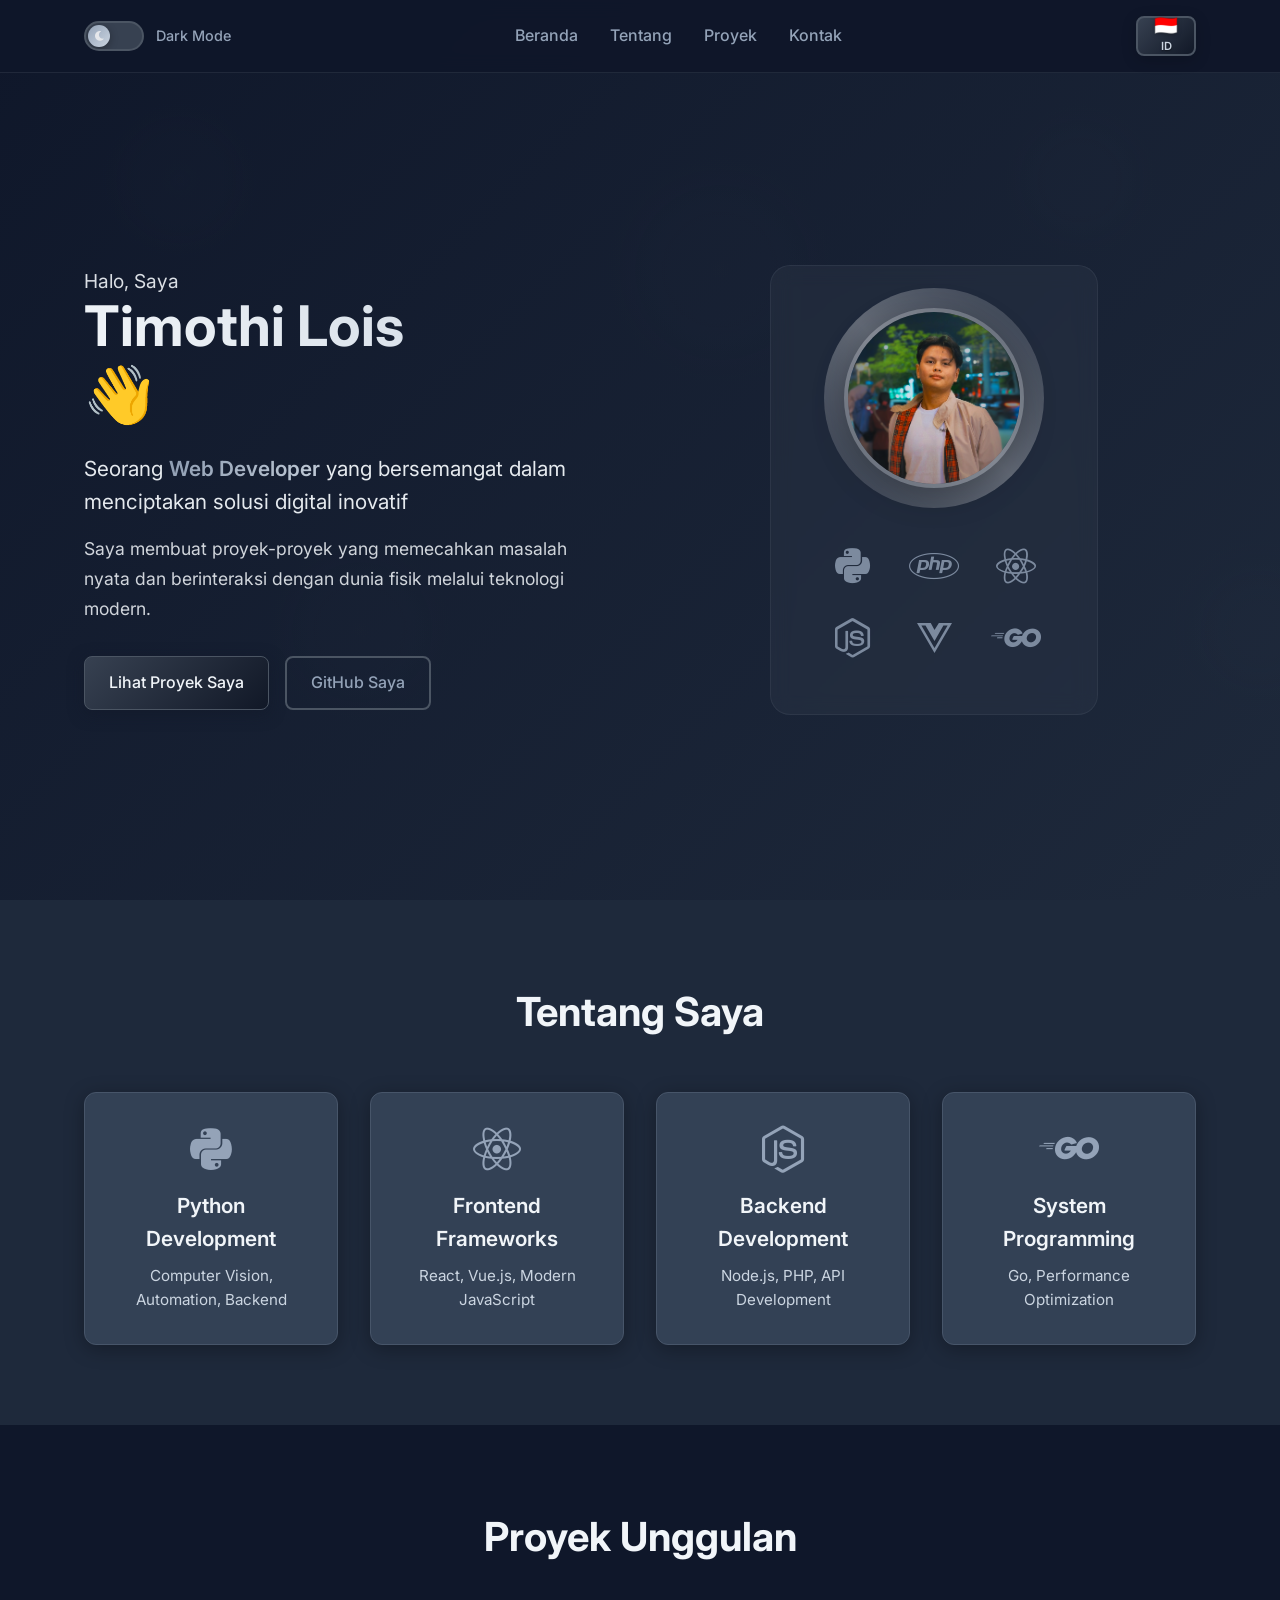
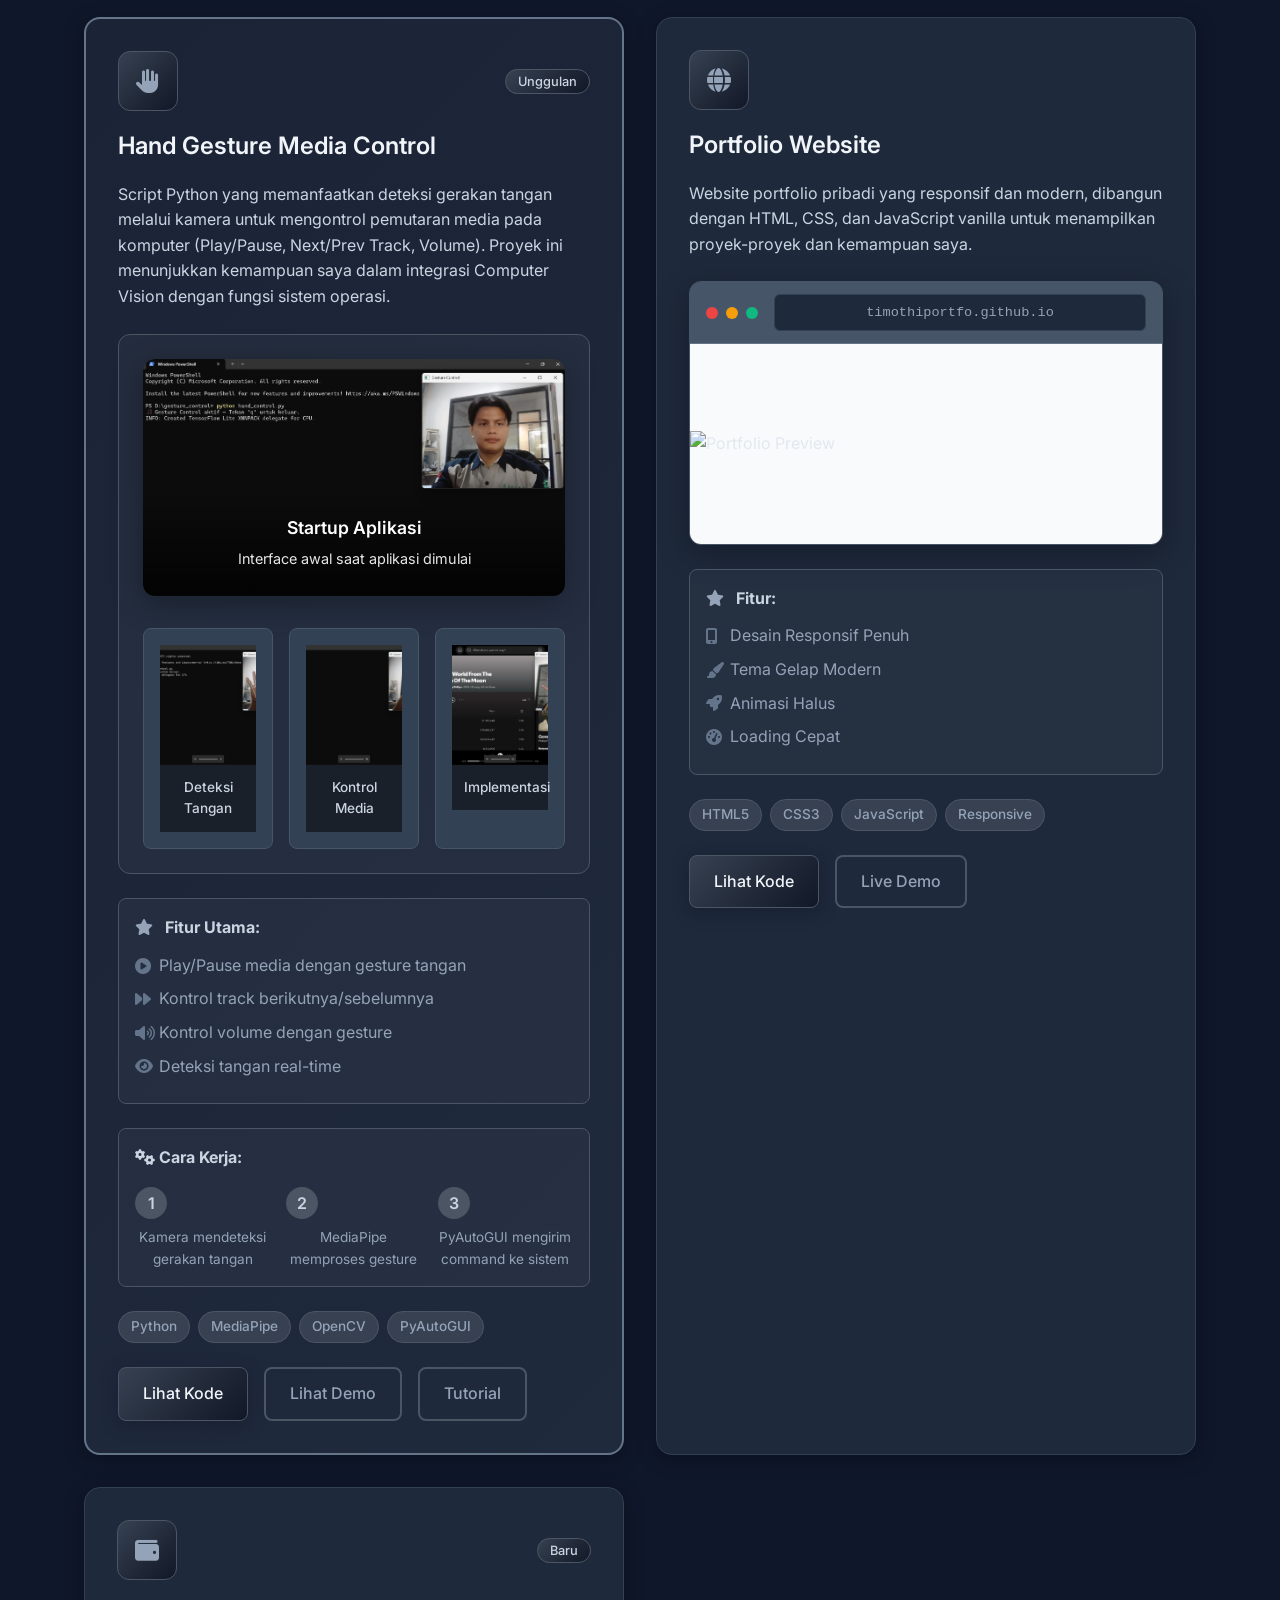
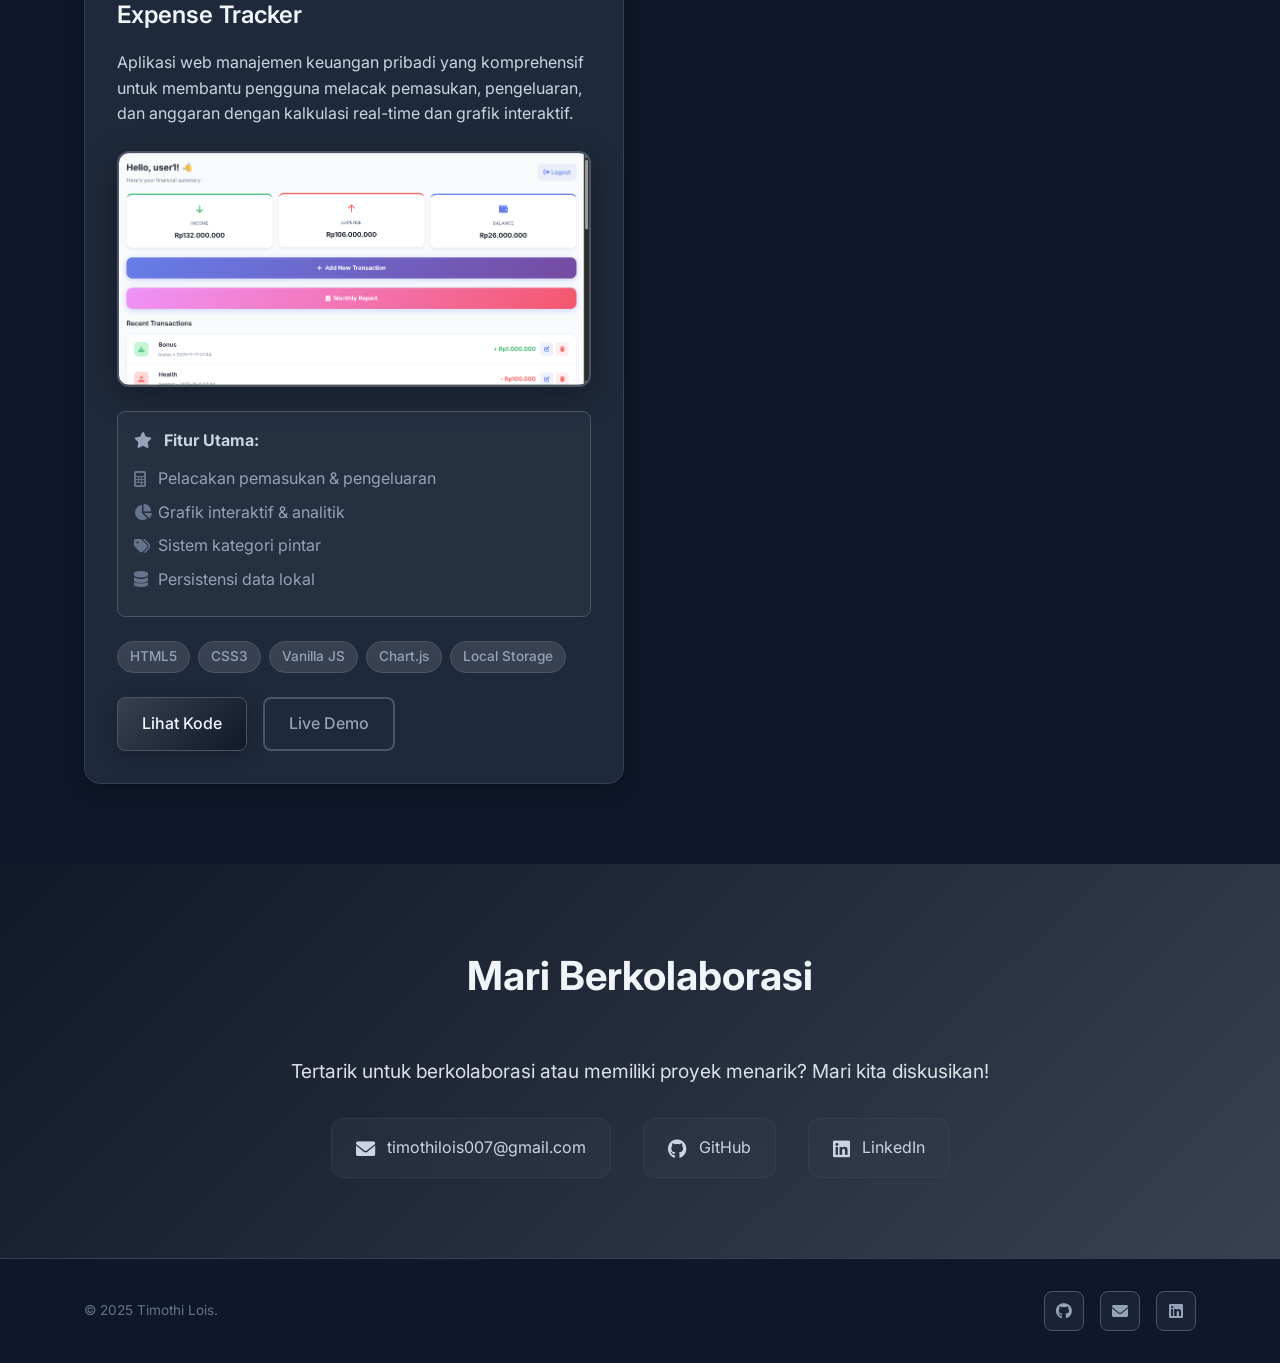
==== index.html @ c03d1326 "link portfolio baru" ====
<!DOCTYPE html>
<html lang="id">
<head>
    <meta charset="UTF-8">
    <meta name="viewport" content="width=device-width, initial-scale=1.0">
    <title>Timothi Lois | Web Developer Portfolio</title>
    <link rel="stylesheet" href="style.css">
    <link href="https://fonts.googleapis.com/css2?family=Inter:wght@300;400;500;600;700&display=swap" rel="stylesheet">
    <link rel="stylesheet" href="https://cdnjs.cloudflare.com/ajax/libs/font-awesome/6.0.0/css/all.min.css">
</head>
<body>

    <nav class="navbar">
        <div class="container">
            <div class="nav-brand">
                <div class="theme-switcher">
                    <input type="checkbox" id="theme-toggle" class="theme-toggle-input">
                    <label for="theme-toggle" class="theme-toggle-label">
                        <div class="theme-toggle-slider">
                            <div class="theme-toggle-button">
                                <i class="fas fa-sun sun-icon"></i>
                                <i class="fas fa-moon moon-icon"></i>
                            </div>
                        </div>
                        <span class="theme-text">Dark Mode</span>
                    </label>
                </div>
            </div>
            <ul class="nav-menu">
                <li><a href="#home" data-en="Home" data-id="Beranda">Home</a></li>
                <li><a href="#about" data-en="About" data-id="Tentang">About</a></li>
                <li><a href="#projects" data-en="Projects" data-id="Proyek">Projects</a></li>
                <li><a href="#contact" data-en="Contact" data-id="Kontak">Contact</a></li>
            </ul>
            <div class="language-switcher">
                <div class="lang-toggle-container">
                    <input type="checkbox" id="lang-toggle" class="lang-toggle-input">
                    <label for="lang-toggle" class="lang-toggle-label">
                        <div class="lang-card">
                            <div class="lang-side lang-front">
                                <div class="flag-icon">🇮🇩</div>
                                <span class="lang-code">ID</span>
                            </div>
                            <div class="lang-side lang-back">
                                <div class="flag-icon">🇺🇸</div>
                                <span class="lang-code">EN</span>
                            </div>
                        </div>
                    </label>
                </div>
            </div>
        </div>
    </nav>

    <header id="home" class="hero">
        <div class="hero-background"></div>
        <div class="container">
            <div class="hero-content">
                <div class="hero-text">
                    <h1 class="hero-title">
                        <span class="greeting" data-en="Hello, I'm" data-id="Halo, Saya">Halo, Saya</span>
                        <span class="name">Timothi Lois</span>
                        <span class="wave">👋</span>
                    </h1>
                    <p class="tagline" data-en="A passionate <span class='highlight'>Web Developer</span> creating innovative digital solutions" data-id="Seorang <span class='highlight'>Web Developer</span> yang bersemangat dalam menciptakan solusi digital inovatif">Seorang <span class="highlight">Web Developer</span> yang bersemangat dalam menciptakan solusi digital inovatif</p>
                    <p class="description" data-en="I build projects that solve real-world problems and interact with the physical world through modern technology." data-id="Saya membuat proyek-proyek yang memecahkan masalah nyata dan berinteraksi dengan dunia fisik melalui teknologi modern.">Saya membuat proyek-proyek yang memecahkan masalah nyata dan berinteraksi dengan dunia fisik melalui teknologi modern.</p>
                    <div class="hero-buttons">
                        <a href="#projects" class="button primary" data-en="View My Projects" data-id="Lihat Proyek Saya">
                            <i class="fas fa-rocket"></i>
                            <span>Lihat Proyek Saya</span>
                        </a>
                        <a href="https://github.com/Zeros07" target="_blank" class="button secondary" data-en="My GitHub" data-id="GitHub Saya">
                            <i class="fab fa-github"></i>
                            <span>GitHub Saya</span>
                        </a>
                    </div>
                </div>
                <div class="hero-image">
                    <div class="profile-card">
                        <div class="profile-avatar">
                            <img src="images/1000182974.jpg" alt="Timothi Lois Profile Picture" class="profile-img">
                            <div class="profile-border"></div>
                        </div>
                        <div class="floating-icons">
                            <i class="fab fa-python" title="Python"></i>
                            <i class="fab fa-php" title="PHP"></i>
                            <i class="fab fa-react" title="React"></i>
                            <i class="fab fa-node-js" title="Node.js"></i>
                            <i class="fab fa-vuejs" title="Vue.js"></i>
                            <i class="fab fa-golang" title="Go"></i>
                        </div>
                    </div>
                </div>
            </div>
        </div>
    </header>

    <section id="about" class="section about">
        <div class="container">
            <h2 class="section-title" data-en="About Me" data-id="Tentang Saya">
                <i class="fas fa-user"></i>
                <span>Tentang Saya</span>
            </h2>
            <div class="about-content">
                <div class="skills-grid">
                    <div class="skill-item">
                        <i class="fab fa-python"></i>
                        <h3 data-en="Python Development" data-id="Python Development">Python Development</h3>
                        <p data-en="Computer Vision, Automation, Backend" data-id="Computer Vision, Automation, Backend">Computer Vision, Automation, Backend</p>
                    </div>
                    <div class="skill-item">
                        <i class="fab fa-react"></i>
                        <h3 data-en="Frontend Frameworks" data-id="Frontend Frameworks">Frontend Frameworks</h3>
                        <p data-en="React, Vue.js, Modern JavaScript" data-id="React, Vue.js, Modern JavaScript">React, Vue.js, Modern JavaScript</p>
                    </div>
                    <div class="skill-item">
                        <i class="fab fa-node-js"></i>
                        <h3 data-en="Backend Development" data-id="Backend Development">Backend Development</h3>
                        <p data-en="Node.js, PHP, API Development" data-id="Node.js, PHP, API Development">Node.js, PHP, API Development</p>
                    </div>
                    <div class="skill-item">
                        <i class="fab fa-golang"></i>
                        <h3 data-en="System Programming" data-id="System Programming">System Programming</h3>
                        <p data-en="Go, Performance Optimization" data-id="Go, Performance Optimization">Go, Performance Optimization</p>
                    </div>
                </div>
            </div>
        </div>
    </section>

    <section id="projects" class="section projects">
        <div class="container">
            <h2 class="section-title" data-en="Featured Projects" data-id="Proyek Unggulan">
                <i class="fas fa-laptop-code"></i>
                <span>Proyek Unggulan</span>
            </h2>

            <div class="projects-grid">
                <div class="project-card featured">
                    <div class="project-header">
                        <div class="project-icon">
                            <i class="fas fa-hand-paper"></i>
                        </div>
                        <div class="project-status">
                            <span class="status-badge" data-en="Featured" data-id="Unggulan">Unggulan</span>
                        </div>
                    </div>
                    <h3 data-en="Hand Gesture Media Control" data-id="Hand Gesture Media Control">Hand Gesture Media Control</h3>
                    <p class="project-description" data-en="A Python script that utilizes hand gesture detection through camera to control media playback on computer (Play/Pause, Next/Prev Track, Volume). This project demonstrates my ability in Computer Vision integration with operating system functions." data-id="Script Python yang memanfaatkan deteksi gerakan tangan melalui kamera untuk mengontrol pemutaran media pada komputer (Play/Pause, Next/Prev Track, Volume). Proyek ini menunjukkan kemampuan saya dalam integrasi Computer Vision dengan fungsi sistem operasi.">Script Python yang memanfaatkan deteksi gerakan tangan melalui kamera untuk mengontrol pemutaran media pada komputer (Play/Pause, Next/Prev Track, Volume). Proyek ini menunjukkan kemampuan saya dalam integrasi Computer Vision dengan fungsi sistem operasi.</p>
                    
                    <!-- Screenshot Showcase -->
                    <div class="screenshot-showcase">
                        <div class="screenshot-container">
                            <div class="screenshot-main">
                                <img src="images/Start.png" alt="Hand Gesture Media Control - Main Interface" class="main-screenshot-img">
                                <div class="screenshot-overlay">
                                    <p data-en="Application Startup" data-id="Startup Aplikasi">Startup Aplikasi</p>
                                    <small data-en="Initial interface when application starts" data-id="Interface awal saat aplikasi dimulai">Interface awal saat aplikasi dimulai</small>
                                </div>
                            </div>
                            <div class="screenshot-grid">
                                <div class="screenshot-mini">
                                    <img src="images/Deteksi tangan.png" alt="Hand Detection" class="mini-screenshot-img">
                                    <span data-en="Hand Detection" data-id="Deteksi Tangan">Deteksi Tangan</span>
                                </div>
                                <div class="screenshot-mini">
                                    <img src="images/control.png" alt="Media Control Interface" class="mini-screenshot-img">
                                    <span data-en="Media Control" data-id="Kontrol Media">Kontrol Media</span>
                                </div>
                                <div class="screenshot-mini">
                                    <img src="images/Implementasi media.png" alt="Media Implementation" class="mini-screenshot-img">
                                    <span data-en="Implementation" data-id="Implementasi">Implementasi</span>
                                </div>
                            </div>
                        </div>
                    </div>

                    <!-- Features List -->
                    <div class="project-features">
                        <h4><i class="fas fa-star"></i> <span data-en="Key Features:" data-id="Fitur Utama:">Fitur Utama:</span></h4>
                        <ul>
                            <li><i class="fas fa-play-circle"></i> <span data-en="Play/Pause media with hand gestures" data-id="Play/Pause media dengan gesture tangan">Play/Pause media dengan gesture tangan</span></li>
                            <li><i class="fas fa-forward"></i> <span data-en="Next/Previous track control" data-id="Kontrol track berikutnya/sebelumnya">Kontrol track berikutnya/sebelumnya</span></li>
                            <li><i class="fas fa-volume-up"></i> <span data-en="Volume control with gestures" data-id="Kontrol volume dengan gesture">Kontrol volume dengan gesture</span></li>
                            <li><i class="fas fa-eye"></i> <span data-en="Real-time hand detection" data-id="Deteksi tangan real-time">Deteksi tangan real-time</span></li>
                        </ul>
                    </div>

                    <!-- How it Works -->
                    <div class="how-it-works">
                        <h4><i class="fas fa-cogs"></i> <span data-en="How It Works:" data-id="Cara Kerja:">Cara Kerja:</span></h4>
                        <div class="steps">
                            <div class="step">
                                <span class="step-number">1</span>
                                <p data-en="Camera detects hand movements" data-id="Kamera mendeteksi gerakan tangan">Kamera mendeteksi gerakan tangan</p>
                            </div>
                            <div class="step">
                                <span class="step-number">2</span>
                                <p data-en="MediaPipe processes gestures" data-id="MediaPipe memproses gesture">MediaPipe memproses gesture</p>
                            </div>
                            <div class="step">
                                <span class="step-number">3</span>
                                <p data-en="PyAutoGUI sends commands to system" data-id="PyAutoGUI mengirim command ke sistem">PyAutoGUI mengirim command ke sistem</p>
                            </div>
                        </div>
                    </div>
                    
                    <div class="tech-stack">
                        <span class="tech-tag">Python</span>
                        <span class="tech-tag">MediaPipe</span>
                        <span class="tech-tag">OpenCV</span>
                        <span class="tech-tag">PyAutoGUI</span>
                    </div>
                    
                    <div class="project-links">
                        <a href="https://github.com/Zeros07/Gestrue_Control" target="_blank" class="button primary" data-en="View Code" data-id="Lihat Kode">
                            <i class="fab fa-github"></i>
                            <span>Lihat Kode</span>
                        </a>
                        <a href="#demo-modal-1" class="button secondary demo-btn" data-en="View Demo" data-id="Lihat Demo">
                            <i class="fas fa-play"></i>
                            <span>Lihat Demo</span>
                        </a>
                        <a href="https://github.com/Zeros07/Gestrue_Control/blob/main/README.md" target="_blank" class="button secondary" data-en="Tutorial" data-id="Tutorial">
                            <i class="fas fa-book"></i>
                            <span>Tutorial</span>
                        </a>
                    </div>
                </div>

                <div class="project-card">
                    <div class="project-header">
                        <div class="project-icon">
                            <i class="fas fa-globe"></i>
                        </div>
                    </div>
                    <h3 data-en="Portfolio Website" data-id="Portfolio Website">Portfolio Website</h3>
                    <p class="project-description" data-en="A responsive and modern personal portfolio website, built with vanilla HTML, CSS, and JavaScript to showcase my projects and capabilities." data-id="Website portfolio pribadi yang responsif dan modern, dibangun dengan HTML, CSS, dan JavaScript vanilla untuk menampilkan proyek-proyek dan kemampuan saya.">Website portfolio pribadi yang responsif dan modern, dibangun dengan HTML, CSS, dan JavaScript vanilla untuk menampilkan proyek-proyek dan kemampuan saya.</p>
                    
                    <!-- Live Preview -->
                    <div class="portfolio-preview-section">
                        <div class="simple-browser" onclick="window.open('https://timothiportfo.github.io', '_blank')" title="Click to open live website">
                            <div class="browser-top">
                                <div class="browser-dots">
                                    <span class="dot red"></span>
                                    <span class="dot yellow"></span>
                                    <span class="dot green"></span>
                                </div>
                                <div class="browser-address">timothiportfo.github.io</div>
                            </div>
                            <div class="browser-screen">
                                <img src="images/portoweb.png" alt="Portfolio Preview" class="portfolio-img">
                            </div>
                        </div>
                    </div>

                    <div class="project-features">
                        <h4><i class="fas fa-star"></i> <span data-en="Features:" data-id="Fitur:">Fitur:</span></h4>
                        <ul>
                            <li><i class="fas fa-mobile-alt"></i> <span data-en="Fully Responsive Design" data-id="Desain Responsif Penuh">Desain Responsif Penuh</span></li>
                            <li><i class="fas fa-paint-brush"></i> <span data-en="Modern Dark Theme" data-id="Tema Gelap Modern">Tema Gelap Modern</span></li>
                            <li><i class="fas fa-rocket"></i> <span data-en="Smooth Animations" data-id="Animasi Halus">Animasi Halus</span></li>
                            <li><i class="fas fa-tachometer-alt"></i> <span data-en="Fast Loading" data-id="Loading Cepat">Loading Cepat</span></li>
                        </ul>
                    </div>
                    
                    <div class="tech-stack">
                        <span class="tech-tag">HTML5</span>
                        <span class="tech-tag">CSS3</span>
                        <span class="tech-tag">JavaScript</span>
                        <span class="tech-tag">Responsive</span>
                    </div>
                    
                    <div class="project-links">
                        <a href="https://github.com/timothiportfo/timothiportfo.github.io" target="_blank" class="button primary" data-en="View Code" data-id="Lihat Kode">
                            <i class="fab fa-github"></i>
                            <span>Lihat Kode</span>
                        </a>
                        <a href="https://timothiportfo.github.io" target="_blank" class="button secondary" data-en="Live Demo" data-id="Live Demo">
                            <i class="fas fa-external-link-alt"></i>
                            <span>Live Demo</span>
                        </a>
                    </div>
                </div>

                <!-- Expense Tracker Project -->
                <div class="project-card">
                    <div class="project-header">
                        <div class="project-icon">
                            <i class="fas fa-wallet"></i>
                        </div>
                        <div class="project-status">
                            <span class="status-badge new" data-en="New" data-id="Baru">Baru</span>
                        </div>
                    </div>
                    <h3 data-en="Expense Tracker" data-id="Expense Tracker">Expense Tracker</h3>
                    <p class="project-description" data-en="A comprehensive personal finance management web application that helps users track income, expenses, and budgets with real-time calculations and interactive charts." data-id="Aplikasi web manajemen keuangan pribadi yang komprehensif untuk membantu pengguna melacak pemasukan, pengeluaran, dan anggaran dengan kalkulasi real-time dan grafik interaktif.">Aplikasi web manajemen keuangan pribadi yang komprehensif untuk membantu pengguna melacak pemasukan, pengeluaran, dan anggaran dengan kalkulasi real-time dan grafik interaktif.</p>
                    
                    <!-- App Preview -->
                    <div class="app-preview">
                        <div class="modal-screenshot">
                            <img src="images/Expense.png" alt="Application Startup" class="modal-screenshot-img">
                        </div>
                    </div>

                    <!-- Features -->
                    <div class="project-features">
                        <h4><i class="fas fa-star"></i> <span data-en="Key Features:" data-id="Fitur Utama:">Fitur Utama:</span></h4>
                        <ul>
                            <li><i class="fas fa-calculator"></i> <span data-en="Income & expense tracking" data-id="Pelacakan pemasukan & pengeluaran">Pelacakan pemasukan & pengeluaran</span></li>
                            <li><i class="fas fa-chart-pie"></i> <span data-en="Interactive charts & analytics" data-id="Grafik interaktif & analitik">Grafik interaktif & analitik</span></li>
                            <li><i class="fas fa-tags"></i> <span data-en="Smart category system" data-id="Sistem kategori pintar">Sistem kategori pintar</span></li>
                            <li><i class="fas fa-database"></i> <span data-en="Local data persistence" data-id="Persistensi data lokal">Persistensi data lokal</span></li>
                        </ul>
                    </div>

                    <!-- Tech Stack -->
                    <div class="tech-stack">
                        <span class="tech-tag">HTML5</span>
                        <span class="tech-tag">CSS3</span>
                        <span class="tech-tag">Vanilla JS</span>
                        <span class="tech-tag">Chart.js</span>
                        <span class="tech-tag">Local Storage</span>
                    </div>
                    
                    <div class="project-links">
                        <a href="https://github.com/Zeros07/expense-tracker" target="_blank" class="button primary" data-en="View Code" data-id="Lihat Kode">
                            <i class="fab fa-github"></i>
                            <span>Lihat Kode</span>
                        </a>
                        <a href="https://expense-tracker-taupe-beta.vercel.app/login" target="_blank" class="button secondary" data-en="Live Demo" data-id="Live Demo">
                            <i class="fas fa-external-link-alt"></i>
                            <span>Live Demo</span>
                        </a>
                    </div>
                </div>

                </div>
            </div>
        </div>
    </section>

    <section id="contact" class="section contact">
        <div class="container">
            <h2 class="section-title" data-en="Let's Collaborate" data-id="Mari Berkolaborasi">
                <i class="fas fa-envelope"></i>
                <span>Mari Berkolaborasi</span>
            </h2>
            <div class="contact-content">
                <p class="contact-description" data-en="Interested in collaborating or have an exciting project? Let's discuss it!" data-id="Tertarik untuk berkolaborasi atau memiliki proyek menarik? Mari kita diskusikan!">Tertarik untuk berkolaborasi atau memiliki proyek menarik? Mari kita diskusikan!</p>
                <div class="contact-methods">
                    <a href="mailto:timothilois007@gmail.com" class="contact-item">
                        <i class="fas fa-envelope"></i>
                        <span>timothilois007@gmail.com</span>
                    </a>
                    <a href="https://github.com/Zeros07" target="_blank" class="contact-item">
                        <i class="fab fa-github"></i>
                        <span>GitHub</span>
                    </a>
                    <a href="https://linkedin.com/in/timothi-lois" target="_blank" class="contact-item">
                        <i class="fab fa-linkedin"></i>
                        <span>LinkedIn</span>
                    </a>
                </div>
            </div>
        </div>
    </section>

    <footer>
        <div class="container">
            <div class="footer-content">
                <div class="footer-left">
                    <div class="footer-profile">
                        <div class="footer-info">
                            <p>&copy; 2025 Timothi Lois.</p>
                        </div>
                    </div>
                </div>
                <div class="footer-right">
                    <div class="social-links">
                        <a href="https://github.com/Zeros07" target="_blank"><i class="fab fa-github"></i></a>
                        <a href="mailto:timothilois007@gmail.com"><i class="fas fa-envelope"></i></a>
                        <a href="https://linkedin.com/in/timothi-lois" target="_blank"><i class="fab fa-linkedin"></i></a>
                    </div>
                </div>
            </div>
        </div>
    </footer>

    <!-- Demo Modals -->
    <div id="demo-modal-1" class="modal">
        <div class="modal-content large-modal">
            <span class="close">&times;</span>
            <h3><i class="fas fa-hand-paper"></i> Hand Gesture Media Control - Detailed Showcase</h3>
            
            <!-- Screenshot Walkthrough -->
            <div class="screenshot-walkthrough">
                <div class="walkthrough-step active" data-step="1">
                    <div class="step-screenshot">
                        <div class="modal-screenshot">
                            <img src="images/Start.png" alt="Application Startup" class="modal-screenshot-img">
                        </div>
                    </div>
                    <div class="step-explanation">
                        <h4><span class="step-number">1</span> Startup & Initialization</h4>
                        <p>Ketika aplikasi pertama kali dijalankan, sistem akan:</p>
                        <ul>
                            <li><i class="fas fa-camera"></i> Mengakses kamera untuk input video</li>
                            <li><i class="fas fa-cogs"></i> Menginisialisasi MediaPipe hand detection model</li>
                            <li><i class="fas fa-window-maximize"></i> Membuka window preview untuk monitoring</li>
                            <li><i class="fas fa-check-circle"></i> Melakukan kalibrasi awal gesture recognition</li>
                        </ul>
                        <div class="code-snippet">
                            <h5><i class="fas fa-code"></i> Key Code:</h5>
                            <pre><code>import mediapipe as mp
import cv2
import pyautogui

# Initialize MediaPipe hands
mp_hands = mp.solutions.hands
hands = mp_hands.Hands()</code></pre>
                        </div>
                    </div>
                </div>

                <div class="walkthrough-step" data-step="2">
                    <div class="step-screenshot">
                        <div class="modal-screenshot">
                            <img src="images/Deteksi tangan.png" alt="Hand Detection Active" class="modal-screenshot-img">
                        </div>
                    </div>
                    <div class="step-explanation">
                        <h4><span class="step-number">2</span> Real-time Hand Detection</h4>
                        <p>Sistem secara real-time mendeteksi dan menganalisis gerakan tangan:</p>
                        <ul>
                            <li><i class="fas fa-crosshairs"></i> Mendeteksi 21 landmark points pada tangan</li>
                            <li><i class="fas fa-chart-line"></i> Menganalisis posisi dan orientasi jari</li>
                            <li><i class="fas fa-eye"></i> Menampilkan bounding box dan tracking points</li>
                            <li><i class="fas fa-tachometer-alt"></i> Processing dengan frame rate 30+ FPS</li>
                        </ul>
                        <div class="technical-details">
                            <h5><i class="fas fa-info-circle"></i> Technical Details:</h5>
                            <div class="detail-grid">
                                <div class="detail-item">
                                    <strong>Detection Accuracy:</strong>
                                    <span>95%+ dalam kondisi pencahayaan normal</span>
                                </div>
                                <div class="detail-item">
                                    <strong>Latency:</strong>
                                    <span>< 50ms response time</span>
                                </div>
                                <div class="detail-item">
                                    <strong>Distance Range:</strong>
                                    <span>30cm - 2m dari kamera</span>
                                </div>
                            </div>
                        </div>
                    </div>
                </div>

                <div class="walkthrough-step" data-step="3">
                    <div class="step-screenshot">
                        <div class="modal-screenshot">
                            <img src="images/control.png" alt="Gesture Recognition" class="modal-screenshot-img">
                        </div>
                    </div>
                    <div class="step-explanation">
                        <h4><span class="step-number">3</span> Gesture Recognition & Commands</h4>
                        <p>Sistem mengenali berbagai gesture dan mengkonversinya menjadi media commands:</p>
                        <div class="gesture-commands">
                            <div class="gesture-item">
                                <div class="gesture-icon">👋</div>
                                <div class="gesture-info">
                                    <strong>Wave Gesture</strong>
                                    <p>Play/Pause media player</p>
                                    <small>Deteksi: Gerakan horizontal tangan</small>
                                </div>
                            </div>
                            <div class="gesture-item">
                                <div class="gesture-icon">👍</div>
                                <div class="gesture-info">
                                    <strong>Thumbs Up</strong>
                                    <p>Volume Up (+10%)</p>
                                    <small>Deteksi: Jempol tegak, jari lain tertutup</small>
                                </div>
                            </div>
                            <div class="gesture-item">
                                <div class="gesture-icon">👎</div>
                                <div class="gesture-info">
                                    <strong>Thumbs Down</strong>
                                    <p>Volume Down (-10%)</p>
                                    <small>Deteksi: Jempol ke bawah</small>
                                </div>
                            </div>
                            <div class="gesture-item">
                                <div class="gesture-icon">✋</div>
                                <div class="gesture-info">
                                    <strong>Open Palm</strong>
                                    <p>Next Track</p>
                                    <small>Deteksi: Semua jari terbuka</small>
                                </div>
                            </div>
                        </div>
                    </div>
                </div>

                <div class="walkthrough-step" data-step="4">
                    <div class="step-screenshot">
                        <div class="modal-screenshot">
                            <img src="images/Implementasi media.png" alt="System Integration" class="modal-screenshot-img">
                        </div>
                    </div>
                    <div class="step-explanation">
                        <h4><span class="step-number">4</span> System Integration & Output</h4>
                        <p>Gesture yang dikenali diterjemahkan menjadi system commands:</p>
                        <ul>
                            <li><i class="fas fa-keyboard"></i> PyAutoGUI mengirim keyboard shortcuts ke sistem</li>
                            <li><i class="fas fa-music"></i> Compatible dengan Spotify, VLC, Windows Media Player</li>
                            <li><i class="fas fa-volume-up"></i> Direct volume control melalui system API</li>
                            <li><i class="fas fa-history"></i> Command history dan logging untuk debugging</li>
                        </ul>
                        <div class="performance-metrics">
                            <h5><i class="fas fa-chart-bar"></i> Performance Metrics:</h5>
                            <div class="metrics-grid">
                                <div class="metric">
                                    <div class="metric-value">98%</div>
                                    <div class="metric-label">Gesture Accuracy</div>
                                </div>
                                <div class="metric">
                                    <div class="metric-value">< 100ms</div>
                                    <div class="metric-label">Response Time</div>
                                </div>
                                <div class="metric">
                                    <div class="metric-value">15%</div>
                                    <div class="metric-label">CPU Usage</div>
                                </div>
                            </div>
                        </div>
                    </div>
                </div>
            </div>

            <!-- Navigation -->
            <div class="walkthrough-nav">
                <button class="nav-btn prev-btn" onclick="changeStep(-1)">
                    <i class="fas fa-chevron-left"></i> Previous
                </button>
                <div class="step-indicators">
                    <span class="indicator active" data-step="1"></span>
                    <span class="indicator" data-step="2"></span>
                    <span class="indicator" data-step="3"></span>
                    <span class="indicator" data-step="4"></span>
                </div>
                <button class="nav-btn next-btn" onclick="changeStep(1)">
                    Next <i class="fas fa-chevron-right"></i>
                </button>
            </div>

            <!-- Installation Guide -->
            <div class="installation-guide">
                <h4><i class="fas fa-download"></i> Cara Install & Menjalankan</h4>
                <div class="install-steps">
                    <div class="install-step">
                        <span class="install-number">1</span>
                        <div class="install-content">
                            <h5>Clone Repository</h5>
                            <code>git clone<br>https://github.com/Zeros07/<br>Gestrue_Control.git</code>
                        </div>
                    </div>
                    <div class="install-step">
                        <span class="install-number">2</span>
                        <div class="install-content">
                            <h5>Install Dependencies</h5>
                            <code>pip install mediapipe<br>opencv-python pyautogui</code>
                        </div>
                    </div>
                    <div class="install-step">
                        <span class="install-number">3</span>
                        <div class="install-content">
                            <h5>Run Application</h5>
                            <code>python gesture_control.py</code>
                        </div>
                    </div>
                </div>
            </div>
        </div>
    </div>

    <div id="gallery-modal" class="modal">
        <div class="modal-content">
            <span class="close">&times;</span>
            <h3>Project Gallery & Screenshots</h3>
            <div class="gallery-grid">
                <div class="gallery-item">
                    <div class="gallery-placeholder">
                        <i class="fas fa-image"></i>
                        <p>Screenshot 1</p>
                    </div>
                    <h4>Hand Gesture Detection</h4>
                </div>
                <div class="gallery-item">
                    <div class="gallery-placeholder">
                        <i class="fas fa-image"></i>
                        <p>Screenshot 2</p>
                    </div>
                    <h4>Media Control Interface</h4>
                </div>
                <div class="gallery-item">
                    <div class="gallery-placeholder">
                        <i class="fas fa-image"></i>
                        <p>Screenshot 3</p>
                    </div>
                    <h4>Real-time Processing</h4>
                </div>
                <div class="gallery-item">
                    <div class="gallery-placeholder">
                        <i class="fas fa-image"></i>
                        <p>Screenshot 4</p>
                    </div>
                    <h4>System Integration</h4>
                </div>
            </div>
            <div class="gallery-note">
                <p><i class="fas fa-info-circle"></i> Tip: Ambil screenshot dari project Anda yang sedang berjalan dan upload ke folder images/ untuk ditampilkan di sini</p>
            </div>
        </div>
    </div>

    <script src="script.js"></script>

</body>
</html>
---- style.css ----
/* RESET DASAR */
* {
    margin: 0;
    padding: 0;
    box-sizing: border-box;
}

html {
    scroll-behavior: smooth;
}

body {
    font-family: 'Inter', -apple-system, BlinkMacSystemFont, 'Segoe UI', Roboto, sans-serif;
    line-height: 1.6;
    color: #e2e8f0;
    background: linear-gradient(135deg, #0f172a 0%, #1e293b 100%);
    min-height: 100vh;
}

/* UTILITAS */
.container {
    width: 90%;
    max-width: 1200px;
    margin: 0 auto;
    padding: 0 20px;
}

.section {
    padding: 80px 0;
    background: #1e293b;
    margin: 0;
}

.section:nth-child(even) {
    background: #0f172a;
}

.section-title {
    font-size: 2.5rem;
    font-weight: 700;
    text-align: center;
    margin-bottom: 3rem;
    color: #f1f5f9;
    opacity: 0;
    transform: translateY(30px);
    transition: all 0.6s ease;
}

.section-title.animate-in {
    opacity: 1;
    transform: translateY(0);
}

.section-title i {
    color: #64748b;
    margin-right: 0.5rem;
}

.button {
    display: inline-flex;
    align-items: center;
    gap: 0.5rem;
    padding: 12px 24px;
    text-decoration: none;
    border-radius: 8px;
    font-weight: 500;
    transition: all 0.3s ease;
    border: 2px solid transparent;
    cursor: pointer;
}

.primary {
    background: linear-gradient(135deg, #374151 0%, #111827 100%);
    color: #f1f5f9;
    box-shadow: 0 4px 15px rgba(17, 24, 39, 0.5);
    border: 1px solid #4b5563;
}

.secondary {
    background: transparent;
    color: #94a3b8;
    border: 2px solid #4b5563;
}

.primary:hover {
    transform: translateY(-2px);
    box-shadow: 0 8px 25px rgba(17, 24, 39, 0.7);
    background: linear-gradient(135deg, #4b5563 0%, #1f2937 100%);
}

.secondary:hover {
    background: #374151;
    color: #f1f5f9;
    transform: translateY(-2px);
    border-color: #6b7280;
}

.highlight {
    background: linear-gradient(135deg, #94a3b8 0%, #cbd5e1 100%);
    -webkit-background-clip: text;
    -webkit-text-fill-color: transparent;
    background-clip: text;
    font-weight: 600;
}


/* NAVBAR */
.navbar {
    position: fixed;
    top: 0;
    width: 100%;
    background: rgba(15, 23, 42, 0.95);
    backdrop-filter: blur(10px);
    z-index: 1000;
    padding: 1rem 0;
    transition: all 0.3s ease;
    border-bottom: 1px solid rgba(75, 85, 99, 0.3);
}

.navbar.scrolled {
    background: rgba(15, 23, 42, 0.98);
    box-shadow: 0 2px 20px rgba(0, 0, 0, 0.5);
}

.navbar .container {
    display: flex;
    justify-content: space-between;
    align-items: center;
}

/* THEME SWITCHER */
.theme-switcher {
    display: flex;
    align-items: center;
    gap: 0.75rem;
}

.theme-toggle-input {
    display: none;
}

.theme-toggle-label {
    display: flex;
    align-items: center;
    gap: 0.75rem;
    cursor: pointer;
    user-select: none;
}

.theme-toggle-slider {
    position: relative;
    width: 60px;
    height: 30px;
    background: #374151;
    border-radius: 25px;
    border: 2px solid #4b5563;
    transition: all 0.3s ease;
    overflow: hidden;
}

.theme-toggle-button {
    position: absolute;
    top: 2px;
    left: 2px;
    width: 22px;
    height: 22px;
    background: linear-gradient(135deg, #94a3b8 0%, #cbd5e1 100%);
    border-radius: 50%;
    transition: all 0.4s cubic-bezier(0.175, 0.885, 0.32, 1.275);
    display: flex;
    align-items: center;
    justify-content: center;
    box-shadow: 0 2px 8px rgba(0, 0, 0, 0.3);
}

.sun-icon, .moon-icon {
    position: absolute;
    font-size: 0.7rem;
    transition: all 0.3s ease;
}

.sun-icon {
    color: #fbbf24;
    opacity: 0;
    transform: rotate(180deg) scale(0.5);
}

.moon-icon {
    color: #e5e7eb;
    opacity: 1;
    transform: rotate(0deg) scale(1);
}

.theme-text {
    font-size: 0.9rem;
    font-weight: 500;
    color: #94a3b8;
    transition: color 0.3s ease;
    min-width: 80px;
}

/* Checked state */
.theme-toggle-input:checked + .theme-toggle-label .theme-toggle-slider {
    background: #fef3c7;
    border-color: #f59e0b;
}

.theme-toggle-input:checked + .theme-toggle-label .theme-toggle-button {
    transform: translateX(30px);
    background: linear-gradient(135deg, #f59e0b 0%, #fbbf24 100%);
}

.theme-toggle-input:checked + .theme-toggle-label .sun-icon {
    opacity: 1;
    transform: rotate(0deg) scale(1);
}

.theme-toggle-input:checked + .theme-toggle-label .moon-icon {
    opacity: 0;
    transform: rotate(-180deg) scale(0.5);
}

.theme-toggle-input:checked + .theme-toggle-label .theme-text {
    color: #f59e0b;
}

/* Hover effects */
.theme-toggle-label:hover .theme-toggle-slider {
    transform: scale(1.05);
}

.theme-toggle-label:hover .theme-text {
    color: #cbd5e1;
}

.theme-toggle-input:checked + .theme-toggle-label:hover .theme-text {
    color: #fbbf24;
}

.nav-menu {
    display: flex;
    list-style: none;
    gap: 2rem;
}

.nav-menu a {
    text-decoration: none;
    color: #94a3b8;
    font-weight: 500;
    transition: color 0.3s ease;
}

.nav-menu a:hover {
    color: #cbd5e1;
}

/* HERO SECTION */
.hero {
    min-height: 100vh;
    display: flex;
    align-items: center;
    position: relative;
    overflow: hidden;
    background: linear-gradient(135deg, #0f172a 0%, #1e293b 100%);
    color: #f1f5f9;
    padding-top: 80px;
}

.hero-background {
    position: absolute;
    top: 0;
    left: 0;
    right: 0;
    bottom: 0;
    background: url('data:image/svg+xml,<svg xmlns="http://www.w3.org/2000/svg" viewBox="0 0 1000 1000"><defs><radialGradient id="a" cx="50%" cy="50%"><stop offset="0%" stop-color="%23374151" stop-opacity="0.1"/><stop offset="100%" stop-color="%23374151" stop-opacity="0"/></radialGradient></defs><circle cx="200" cy="200" r="100" fill="url(%23a)"/><circle cx="800" cy="300" r="150" fill="url(%23a)"/><circle cx="400" cy="700" r="120" fill="url(%23a)"/></svg>');
    opacity: 0.4;
}

.hero-content {
    display: grid;
    grid-template-columns: 1fr 1fr;
    gap: 4rem;
    align-items: center;
    position: relative;
    z-index: 2;
}

.hero-title {
    font-size: 3.5rem;
    font-weight: 700;
    margin-bottom: 1.5rem;
    line-height: 1.2;
}

.greeting {
    display: block;
    font-size: 1.2rem;
    font-weight: 400;
    opacity: 0.9;
}

.name {
    display: block;
    background: linear-gradient(45deg, #f1f5f9, #cbd5e1);
    -webkit-background-clip: text;
    -webkit-text-fill-color: transparent;
    background-clip: text;
}

.wave {
    display: inline-block;
    animation: wave 2s ease-in-out infinite;
}

@keyframes wave {
    0%, 100% { transform: rotate(0deg); }
    25% { transform: rotate(20deg); }
    75% { transform: rotate(-10deg); }
}

.tagline {
    font-size: 1.3rem;
    margin-bottom: 1rem;
    opacity: 0.95;
}

.description {
    font-size: 1.1rem;
    opacity: 0.85;
    margin-bottom: 2rem;
    line-height: 1.7;
}

.hero-buttons {
    display: flex;
    gap: 1rem;
    flex-wrap: wrap;
}

.hero-image {
    display: flex;
    justify-content: center;
    align-items: center;
}

.profile-card {
    position: relative;
    background: rgba(55, 65, 81, 0.3);
    backdrop-filter: blur(10px);
    border-radius: 20px;
    padding: 2rem;
    border: 1px solid rgba(75, 85, 99, 0.3);
}

.profile-avatar {
    text-align: center;
    margin-bottom: 1rem;
}

.profile-avatar i {
    font-size: 8rem;
    color: rgba(148, 163, 184, 0.8);
}

.floating-icons {
    display: grid;
    grid-template-columns: repeat(3, 1fr);
    gap: 1rem;
    margin-top: 1.5rem;
    padding: 1rem;
}

.floating-icons i {
    font-size: 2.5rem;
    color: rgba(148, 163, 184, 0.8);
    animation: float 4s ease-in-out infinite;
    transition: all 0.3s ease;
    cursor: pointer;
    padding: 0.5rem;
    border-radius: 8px;
    text-align: center;
}

.floating-icons i:hover {
    color: rgba(203, 213, 225, 1);
    transform: translateY(-5px) scale(1.1);
    background: rgba(255, 255, 255, 0.1);
}

/* Individual colors for each tech */
.floating-icons .fa-python:hover { color: #3776ab; }
.floating-icons .fa-php:hover { color: #777bb4; }
.floating-icons .fa-react:hover { color: #61dafb; }
.floating-icons .fa-node-js:hover { color: #339933; }
.floating-icons .fa-vuejs:hover { color: #4fc08d; }
.floating-icons .fa-golang:hover { color: #00add8; }

/* Staggered animation delays */
.floating-icons i:nth-child(1) { animation-delay: 0s; }
.floating-icons i:nth-child(2) { animation-delay: 0.5s; }
.floating-icons i:nth-child(3) { animation-delay: 1s; }
.floating-icons i:nth-child(4) { animation-delay: 1.5s; }
.floating-icons i:nth-child(5) { animation-delay: 2s; }
.floating-icons i:nth-child(6) { animation-delay: 2.5s; }

@keyframes float {
    0%, 100% { transform: translateY(0px); }
    50% { transform: translateY(-10px); }
}


/* ABOUT SECTION */
.about {
    background: #1e293b;
}

.skills-grid {
    display: grid;
    grid-template-columns: repeat(auto-fit, minmax(250px, 1fr));
    gap: 2rem;
    margin-top: 2rem;
}

.skill-item {
    background: #334155;
    padding: 2rem;
    border-radius: 12px;
    text-align: center;
    box-shadow: 0 4px 20px rgba(0, 0, 0, 0.3);
    border: 1px solid #475569;
    transition: all 0.3s ease;
    opacity: 0;
    transform: translateY(30px);
}

.skill-item.animate-in {
    opacity: 1;
    transform: translateY(0);
}

.skill-item:hover {
    transform: translateY(-5px);
    box-shadow: 0 8px 30px rgba(0, 0, 0, 0.4);
    background: #3f4c63;
}

.skill-item i {
    font-size: 3rem;
    color: #94a3b8;
    margin-bottom: 1rem;
}

.skill-item h3 {
    font-size: 1.3rem;
    font-weight: 600;
    margin-bottom: 0.5rem;
    color: #f1f5f9;
}

.skill-item p {
    color: #cbd5e1;
    font-size: 0.95rem;
}

/* PROJECTS SECTION */
.projects {
    background: #0f172a;
}

.projects-grid {
    display: grid;
    grid-template-columns: repeat(auto-fit, minmax(350px, 1fr));
    gap: 2rem;
    margin-top: 2rem;
}

.project-card {
    background: #1e293b;
    border-radius: 16px;
    padding: 2rem;
    box-shadow: 0 4px 20px rgba(0, 0, 0, 0.3);
    border: 1px solid #334155;
    transition: all 0.3s ease;
    opacity: 0;
    transform: translateY(30px);
}

.project-card.animate-in {
    opacity: 1;
    transform: translateY(0);
}

.project-card:hover {
    transform: translateY(-8px);
    box-shadow: 0 12px 40px rgba(0, 0, 0, 0.5);
    background: #334155;
}

.project-card.featured {
    border: 2px solid #64748b;
    background: linear-gradient(135deg, rgba(55, 65, 81, 0.3) 0%, rgba(71, 85, 105, 0.3) 100%);
}

.project-header {
    display: flex;
    justify-content: space-between;
    align-items: center;
    margin-bottom: 1rem;
}

.project-icon {
    width: 60px;
    height: 60px;
    background: linear-gradient(135deg, #374151 0%, #111827 100%);
    border-radius: 12px;
    display: flex;
    align-items: center;
    justify-content: center;
    color: #94a3b8;
    font-size: 1.5rem;
    border: 1px solid #4b5563;
}

.status-badge {
    background: linear-gradient(135deg, #374151 0%, #111827 100%);
    color: #cbd5e1;
    padding: 0.25rem 0.75rem;
    border-radius: 20px;
    font-size: 0.8rem;
    font-weight: 500;
    border: 1px solid #4b5563;
}

.project-card h3 {
    font-size: 1.5rem;
    font-weight: 600;
    color: #f1f5f9;
    margin-bottom: 1rem;
}

.project-description {
    color: #cbd5e1;
    line-height: 1.6;
    margin-bottom: 1.5rem;
}

.tech-stack {
    display: flex;
    flex-wrap: wrap;
    gap: 0.5rem;
    margin-bottom: 1.5rem;
}

.tech-tag {
    background: #374151;
    color: #94a3b8;
    padding: 0.25rem 0.75rem;
    border-radius: 20px;
    font-size: 0.85rem;
    font-weight: 500;
    border: 1px solid #4b5563;
}

.project-links {
    display: flex;
    gap: 1rem;
    flex-wrap: wrap;
}


/* CONTACT SECTION */
.contact {
    background: linear-gradient(135deg, #111827 0%, #374151 100%);
    color: #f1f5f9;
}

.contact .section-title {
    color: #f1f5f9;
}

.contact-description {
    text-align: center;
    font-size: 1.2rem;
    margin-bottom: 2rem;
    opacity: 0.9;
}

.contact-methods {
    display: flex;
    justify-content: center;
    gap: 2rem;
    flex-wrap: wrap;
}

.contact-item {
    display: flex;
    align-items: center;
    gap: 0.75rem;
    background: rgba(55, 65, 81, 0.3);
    backdrop-filter: blur(10px);
    padding: 1rem 1.5rem;
    border-radius: 12px;
    text-decoration: none;
    color: #cbd5e1;
    transition: all 0.3s ease;
    border: 1px solid rgba(75, 85, 99, 0.3);
}

.contact-item:hover {
    background: rgba(75, 85, 99, 0.4);
    transform: translateY(-2px);
    color: #f1f5f9;
}

.contact-item i {
    font-size: 1.2rem;
}

/* FOOTER */
footer {
    background: #0f172a;
    color: #cbd5e1;
    padding: 2rem 0;
    border-top: 1px solid #334155;
}

.footer-content {
    display: flex;
    justify-content: space-between;
    align-items: center;
    flex-wrap: wrap;
    gap: 1rem;
}

.footer-left {
    display: flex;
    align-items: center;
    gap: 1rem;
}

.footer-left .logo {
    font-size: 1.5rem;
    font-weight: 700;
    background: linear-gradient(135deg, #94a3b8 0%, #cbd5e1 100%);
    -webkit-background-clip: text;
    -webkit-text-fill-color: transparent;
    background-clip: text;
}

.footer-left p {
    color: #64748b;
    font-size: 0.9rem;
}

.social-links {
    display: flex;
    gap: 1rem;
}

.social-links a {
    display: flex;
    align-items: center;
    justify-content: center;
    width: 40px;
    height: 40px;
    background: rgba(55, 65, 81, 0.3);
    border-radius: 8px;
    color: #94a3b8;
    text-decoration: none;
    transition: all 0.3s ease;
    border: 1px solid #4b5563;
}

.social-links a:hover {
    background: #374151;
    color: #cbd5e1;
    transform: translateY(-2px);
}

/* RESPONSIVE DESIGN */
@media (max-width: 768px) {
    .hero-content {
        grid-template-columns: 1fr;
        text-align: center;
        gap: 2rem;
    }
    
    .hero-title {
        font-size: 2.5rem;
    }
    
    .nav-menu {
        display: none;
    }
    
    .skills-grid {
        grid-template-columns: 1fr;
    }
    
    .projects-grid {
        grid-template-columns: 1fr;
    }
    
    .contact-methods {
        flex-direction: column;
        align-items: center;
    }
    
    .footer-content {
        flex-direction: column;
        text-align: center;
    }
    
    .hero-buttons {
        justify-content: center;
    }
}
* PROJECT SHOWCASE ENHANCEMENTS */
.demo-preview, .live-preview {
    margin: 1.5rem 0;
    border-radius: 8px;
    overflow: hidden;
    border: 1px solid #4b5563;
}

.demo-placeholder, .preview-placeholder {
    background: #374151;
    padding: 2rem;
    text-align: center;
    color: #94a3b8;
    cursor: pointer;
    transition: all 0.3s ease;
}

.demo-placeholder:hover, .preview-placeholder:hover {
    background: #4b5563;
    color: #cbd5e1;
}

.demo-placeholder i, .preview-placeholder i {
    font-size: 2rem;
    margin-bottom: 0.5rem;
    display: block;
}

.browser-mockup {
    background: #1e293b;
    border-radius: 8px;
    overflow: hidden;
}

.browser-header {
    background: #334155;
    padding: 0.5rem 1rem;
    display: flex;
    align-items: center;
    gap: 1rem;
}

.browser-buttons {
    display: flex;
    gap: 0.25rem;
}

.browser-buttons span {
    width: 12px;
    height: 12px;
    border-radius: 50%;
    background: #64748b;
}

.browser-buttons span:nth-child(1) { background: #ef4444; }
.browser-buttons span:nth-child(2) { background: #f59e0b; }
.browser-buttons span:nth-child(3) { background: #10b981; }

.browser-url {
    background: #1e293b;
    padding: 0.25rem 0.75rem;
    border-radius: 4px;
    font-size: 0.8rem;
    color: #94a3b8;
    flex: 1;
}

.browser-content {
    padding: 1rem;
}

.project-features {
    margin: 1.5rem 0;
    background: rgba(55, 65, 81, 0.3);
    padding: 1rem;
    border-radius: 8px;
    border: 1px solid #4b5563;
}

.project-features h4 {
    color: #cbd5e1;
    margin-bottom: 0.75rem;
    font-size: 1rem;
}

.project-features h4 i {
    color: #94a3b8;
    margin-right: 0.5rem;
}

.project-features ul {
    list-style: none;
    padding: 0;
}

.project-features li {
    color: #94a3b8;
    margin-bottom: 0.5rem;
    display: flex;
    align-items: center;
    gap: 0.5rem;
}

.project-features li i {
    color: #64748b;
    width: 16px;
}

.how-it-works {
    margin: 1.5rem 0;
    background: rgba(55, 65, 81, 0.3);
    padding: 1rem;
    border-radius: 8px;
    border: 1px solid #4b5563;
}

.how-it-works h4 {
    color: #cbd5e1;
    margin-bottom: 1rem;
    font-size: 1rem;
}

.steps {
    display: flex;
    gap: 1rem;
    flex-wrap: wrap;
}

.step {
    flex: 1;
    min-width: 120px;
    text-align: center;
}

.step-number {
    display: inline-block;
    width: 30px;
    height: 30px;
    background: #4b5563;
    color: #cbd5e1;
    border-radius: 50%;
    line-height: 30px;
    font-weight: 600;
    margin-bottom: 0.5rem;
}

.step p {
    font-size: 0.85rem;
    color: #94a3b8;
}

.mini-projects {
    display: grid;
    grid-template-columns: repeat(2, 1fr);
    gap: 0.75rem;
    margin: 1rem 0;
}

.mini-project {
    background: #374151;
    padding: 0.75rem;
    border-radius: 6px;
    display: flex;
    align-items: center;
    gap: 0.5rem;
    border: 1px solid #4b5563;
    transition: all 0.3s ease;
}

.mini-project:hover {
    background: #4b5563;
    transform: translateY(-1px);
}

.mini-project i {
    color: #94a3b8;
    font-size: 1.2rem;
}

.mini-project span {
    color: #cbd5e1;
    font-size: 0.85rem;
    font-weight: 500;
}

/* MODAL STYLES */
.modal {
    display: none;
    position: fixed;
    z-index: 2000;
    left: 0;
    top: 0;
    width: 100%;
    height: 100%;
    background-color: rgba(0, 0, 0, 0.8);
    backdrop-filter: blur(5px);
}

.modal-content {
    background: #1e293b;
    margin: 5% auto;
    padding: 2rem;
    border-radius: 12px;
    width: 90%;
    max-width: 800px;
    max-height: 80vh;
    overflow-y: auto;
    position: relative;
    border: 1px solid #334155;
}

.close {
    color: #94a3b8;
    float: right;
    font-size: 2rem;
    font-weight: bold;
    cursor: pointer;
    position: absolute;
    right: 1rem;
    top: 1rem;
    transition: color 0.3s ease;
}

.close:hover {
    color: #cbd5e1;
}

.modal-content h3 {
    color: #f1f5f9;
    margin-bottom: 1.5rem;
    padding-right: 2rem;
}

.demo-content {
    display: grid;
    grid-template-columns: 1fr 1fr;
    gap: 2rem;
}

.demo-video-placeholder {
    background: #374151;
    padding: 2rem;
    border-radius: 8px;
    text-align: center;
    color: #94a3b8;
    border: 1px solid #4b5563;
}

.demo-video-placeholder i {
    font-size: 3rem;
    margin-bottom: 1rem;
    display: block;
}

.demo-info h4 {
    color: #cbd5e1;
    margin: 1rem 0 0.5rem 0;
    font-size: 1rem;
}

.demo-info ol, .demo-info ul {
    color: #94a3b8;
    padding-left: 1.5rem;
}

.demo-info li {
    margin-bottom: 0.5rem;
}

.gallery-grid {
    display: grid;
    grid-template-columns: repeat(auto-fit, minmax(200px, 1fr));
    gap: 1rem;
    margin-bottom: 1.5rem;
}

.gallery-item {
    text-align: center;
}

.gallery-placeholder {
    background: #374151;
    padding: 1.5rem;
    border-radius: 8px;
    margin-bottom: 0.5rem;
    border: 1px solid #4b5563;
    transition: all 0.3s ease;
    cursor: pointer;
}

.gallery-placeholder:hover {
    background: #4b5563;
}

.gallery-placeholder i {
    font-size: 2rem;
    color: #94a3b8;
    margin-bottom: 0.5rem;
    display: block;
}

.gallery-item h4 {
    color: #cbd5e1;
    font-size: 0.9rem;
    font-weight: 500;
}

.gallery-note {
    background: rgba(55, 65, 81, 0.3);
    padding: 1rem;
    border-radius: 8px;
    border: 1px solid #4b5563;
}

.gallery-note p {
    color: #94a3b8;
    margin: 0;
    font-size: 0.9rem;
}

.gallery-note i {
    color: #64748b;
    margin-right: 0.5rem;
}

/* RESPONSIVE MODAL */
@media (max-width: 768px) {
    .modal-content {
        width: 95%;
        margin: 10% auto;
        padding: 1.5rem;
    }
    
    .demo-content {
        grid-template-columns: 1fr;
        gap: 1rem;
    }
    
    .gallery-grid {
        grid-template-columns: repeat(2, 1fr);
    }
    
    .steps {
        flex-direction: column;
    }
    
    .mini-projects {
        grid-template-columns: 1fr;
    }
}/* SCREE
NSHOT SHOWCASE */
.screenshot-showcase {
    margin: 1.5rem 0;
    background: rgba(55, 65, 81, 0.3);
    border-radius: 12px;
    padding: 1.5rem;
    border: 1px solid #4b5563;
}

.screenshot-container {
    display: grid;
    gap: 1rem;
}

.main-screenshot {
    background: #374151;
    padding: 2rem;
    border-radius: 8px;
    text-align: center;
    color: #94a3b8;
    cursor: pointer;
    transition: all 0.3s ease;
    border: 2px dashed #4b5563;
}

.main-screenshot:hover {
    background: #4b5563;
    border-color: #64748b;
    color: #cbd5e1;
}

.main-screenshot i {
    font-size: 2.5rem;
    margin-bottom: 0.75rem;
    display: block;
}

.screenshot-grid {
    display: grid;
    grid-template-columns: repeat(3, 1fr);
    gap: 0.75rem;
    margin-top: 1rem;
}

.screenshot-mini {
    background: #334155;
    padding: 1rem;
    border-radius: 6px;
    text-align: center;
    cursor: pointer;
    transition: all 0.3s ease;
    border: 1px solid #475569;
}

.screenshot-mini:hover {
    background: #3f4c63;
    transform: translateY(-2px);
}

.screenshot-mini i {
    font-size: 1.5rem;
    color: #94a3b8;
    margin-bottom: 0.5rem;
    display: block;
}

.screenshot-mini span {
    color: #cbd5e1;
    font-size: 0.8rem;
    font-weight: 500;
}

/* LARGE MODAL */
.large-modal {
    max-width: 1200px;
    width: 95%;
}

.large-modal h3 {
    font-size: 1.8rem;
    margin-bottom: 2rem;
    color: #f1f5f9;
    border-bottom: 2px solid #334155;
    padding-bottom: 1rem;
}

.large-modal h3 i {
    color: #94a3b8;
    margin-right: 0.75rem;
}

/* SCREENSHOT WALKTHROUGH */
.screenshot-walkthrough {
    margin-bottom: 2rem;
}

.walkthrough-step {
    display: none;
    grid-template-columns: 1fr 1fr;
    gap: 2rem;
    align-items: start;
}

.walkthrough-step.active {
    display: grid;
}

.step-screenshot .screenshot-placeholder.large {
    background: #374151;
    padding: 3rem 2rem;
    border-radius: 12px;
    text-align: center;
    color: #94a3b8;
    border: 2px dashed #4b5563;
    min-height: 300px;
    display: flex;
    flex-direction: column;
    justify-content: center;
}

.step-screenshot .large i {
    font-size: 4rem;
    margin-bottom: 1rem;
}

.step-explanation {
    background: rgba(55, 65, 81, 0.3);
    padding: 1.5rem;
    border-radius: 12px;
    border: 1px solid #4b5563;
}

.step-explanation h4 {
    color: #f1f5f9;
    margin-bottom: 1rem;
    display: flex;
    align-items: center;
    gap: 0.75rem;
    font-size: 1.3rem;
}

.step-number {
    background: #4b5563;
    color: #cbd5e1;
    width: 32px;
    height: 32px;
    border-radius: 50%;
    display: flex;
    align-items: center;
    justify-content: center;
    font-weight: 600;
    font-size: 1rem;
}

.step-explanation p {
    color: #cbd5e1;
    margin-bottom: 1rem;
    line-height: 1.6;
}

.step-explanation ul {
    list-style: none;
    padding: 0;
    margin-bottom: 1.5rem;
}

.step-explanation li {
    color: #94a3b8;
    margin-bottom: 0.75rem;
    display: flex;
    align-items: center;
    gap: 0.75rem;
    padding: 0.5rem;
    background: rgba(75, 85, 99, 0.3);
    border-radius: 6px;
}

.step-explanation li i {
    color: #64748b;
    width: 20px;
    text-align: center;
}

/* CODE SNIPPET */
.code-snippet {
    background: #1e293b;
    border-radius: 8px;
    padding: 1rem;
    border: 1px solid #334155;
    margin-top: 1rem;
}

.code-snippet h5 {
    color: #cbd5e1;
    margin-bottom: 0.75rem;
    font-size: 0.9rem;
}

.code-snippet h5 i {
    color: #94a3b8;
    margin-right: 0.5rem;
}

.code-snippet pre {
    margin: 0;
    overflow-x: auto;
}

.code-snippet code {
    color: #e2e8f0;
    font-family: 'Courier New', monospace;
    font-size: 0.85rem;
    line-height: 1.4;
}

/* TECHNICAL DETAILS */
.technical-details {
    background: rgba(17, 24, 39, 0.5);
    padding: 1rem;
    border-radius: 8px;
    margin-top: 1rem;
    border: 1px solid #374151;
}

.technical-details h5 {
    color: #cbd5e1;
    margin-bottom: 0.75rem;
    font-size: 0.9rem;
}

.detail-grid {
    display: grid;
    gap: 0.5rem;
}

.detail-item {
    display: flex;
    justify-content: space-between;
    align-items: center;
    padding: 0.5rem;
    background: rgba(55, 65, 81, 0.3);
    border-radius: 4px;
}

.detail-item strong {
    color: #cbd5e1;
    font-size: 0.85rem;
}

.detail-item span {
    color: #94a3b8;
    font-size: 0.85rem;
}

/* GESTURE COMMANDS */
.gesture-commands {
    display: grid;
    gap: 1rem;
    margin-top: 1rem;
}

.gesture-item {
    display: flex;
    align-items: center;
    gap: 1rem;
    background: rgba(75, 85, 99, 0.3);
    padding: 1rem;
    border-radius: 8px;
    border: 1px solid #4b5563;
}

.gesture-icon {
    font-size: 2rem;
    width: 60px;
    height: 60px;
    background: #374151;
    border-radius: 12px;
    display: flex;
    align-items: center;
    justify-content: center;
    border: 1px solid #4b5563;
}

.gesture-info strong {
    color: #f1f5f9;
    display: block;
    margin-bottom: 0.25rem;
}

.gesture-info p {
    color: #cbd5e1;
    margin: 0 0 0.25rem 0;
    font-size: 0.9rem;
}

.gesture-info small {
    color: #94a3b8;
    font-size: 0.8rem;
}

/* PERFORMANCE METRICS */
.performance-metrics {
    background: rgba(17, 24, 39, 0.5);
    padding: 1rem;
    border-radius: 8px;
    margin-top: 1rem;
    border: 1px solid #374151;
}

.performance-metrics h5 {
    color: #cbd5e1;
    margin-bottom: 1rem;
    font-size: 0.9rem;
}

.metrics-grid {
    display: grid;
    grid-template-columns: repeat(3, 1fr);
    gap: 1rem;
}

.metric {
    text-align: center;
    background: rgba(55, 65, 81, 0.3);
    padding: 1rem;
    border-radius: 8px;
    border: 1px solid #4b5563;
}

.metric-value {
    font-size: 1.5rem;
    font-weight: 700;
    color: #f1f5f9;
    margin-bottom: 0.25rem;
}

.metric-label {
    color: #94a3b8;
    font-size: 0.8rem;
}

/* WALKTHROUGH NAVIGATION */
.walkthrough-nav {
    display: flex;
    justify-content: space-between;
    align-items: center;
    padding: 1.5rem 0;
    border-top: 1px solid #334155;
    margin-top: 2rem;
}

.nav-btn {
    display: flex;
    align-items: center;
    gap: 0.5rem;
    background: #374151;
    color: #cbd5e1;
    border: 1px solid #4b5563;
    padding: 0.75rem 1.5rem;
    border-radius: 8px;
    cursor: pointer;
    transition: all 0.3s ease;
    font-size: 0.9rem;
}

.nav-btn:hover {
    background: #4b5563;
    color: #f1f5f9;
}

.step-indicators {
    display: flex;
    gap: 0.5rem;
}

.indicator {
    width: 12px;
    height: 12px;
    border-radius: 50%;
    background: #4b5563;
    cursor: pointer;
    transition: all 0.3s ease;
}

.indicator.active {
    background: #94a3b8;
    transform: scale(1.2);
}

.indicator:hover {
    background: #64748b;
}

/* INSTALLATION GUIDE */
.installation-guide {
    background: rgba(55, 65, 81, 0.3);
    padding: 1.5rem;
    border-radius: 12px;
    border: 1px solid #4b5563;
    margin-top: 2rem;
}

.installation-guide h4 {
    color: #f1f5f9;
    margin-bottom: 1.5rem;
    font-size: 1.2rem;
}

.installation-guide h4 i {
    color: #94a3b8;
    margin-right: 0.5rem;
}

.install-steps {
    display: grid;
    gap: 1rem;
}

.install-step {
    display: flex;
    align-items: center;
    gap: 1rem;
    background: rgba(75, 85, 99, 0.3);
    padding: 1rem;
    border-radius: 8px;
    border: 1px solid #4b5563;
}

.install-number {
    background: #4b5563;
    color: #cbd5e1;
    width: 32px;
    height: 32px;
    border-radius: 50%;
    display: flex;
    align-items: center;
    justify-content: center;
    font-weight: 600;
    flex-shrink: 0;
}

.install-content h5 {
    color: #cbd5e1;
    margin-bottom: 0.5rem;
    font-size: 1rem;
}

.install-content code {
    background: #1e293b;
    color: #e2e8f0;
    padding: 0.5rem 1rem;
    border-radius: 6px;
    font-family: 'Courier New', monospace;
    font-size: 0.85rem;
    display: block;
    border: 1px solid #334155;
}

/* RESPONSIVE WALKTHROUGH */
@media (max-width: 768px) {
    .walkthrough-step {
        grid-template-columns: 1fr;
        gap: 1rem;
    }
    
    .screenshot-grid {
        grid-template-columns: 1fr;
    }
    
    .metrics-grid {
        grid-template-columns: 1fr;
    }
    
    .gesture-item {
        flex-direction: column;
        text-align: center;
    }
    
    .walkthrough-nav {
        flex-direction: column;
        gap: 1rem;
        padding: 1rem 0;
    }
    
    .nav-btn {
        padding: 0.6rem 1rem;
        font-size: 0.8rem;
        width: 100%;
        justify-content: center;
    }
    
    .step-indicators {
        justify-content: center;
        order: -1;
    }
    
    .large-modal {
        width: 98%;
        margin: 2% auto;
        padding: 1rem;
    }
}/*
 LIGHT THEME */
body.light-theme {
    background: linear-gradient(135deg, #f8fafc 0%, #e2e8f0 100%);
    color: #1e293b;
}

/* Light theme navbar */
body.light-theme .navbar {
    background: rgba(248, 250, 252, 0.95);
    border-bottom: 1px solid rgba(203, 213, 225, 0.3);
}

body.light-theme .navbar.scrolled {
    background: rgba(248, 250, 252, 0.98);
    box-shadow: 0 2px 20px rgba(0, 0, 0, 0.1);
}

body.light-theme .nav-menu a {
    color: #475569;
}

body.light-theme .nav-menu a:hover {
    color: #1e293b;
}

/* Light theme hero */
body.light-theme .hero {
    background: linear-gradient(135deg, #f8fafc 0%, #e2e8f0 100%);
    color: #1e293b;
}

body.light-theme .hero-background {
    background: url('data:image/svg+xml,<svg xmlns="http://www.w3.org/2000/svg" viewBox="0 0 1000 1000"><defs><radialGradient id="a" cx="50%" cy="50%"><stop offset="0%" stop-color="%23cbd5e1" stop-opacity="0.1"/><stop offset="100%" stop-color="%23cbd5e1" stop-opacity="0"/></radialGradient></defs><circle cx="200" cy="200" r="100" fill="url(%23a)"/><circle cx="800" cy="300" r="150" fill="url(%23a)"/><circle cx="400" cy="700" r="120" fill="url(%23a)"/></svg>');
}

body.light-theme .name {
    background: linear-gradient(45deg, #1e293b, #475569);
    -webkit-background-clip: text;
    -webkit-text-fill-color: transparent;
    background-clip: text;
}

body.light-theme .highlight {
    background: linear-gradient(135deg, #3b82f6 0%, #1d4ed8 100%);
    -webkit-background-clip: text;
    -webkit-text-fill-color: transparent;
    background-clip: text;
}

body.light-theme .profile-card {
    background: rgba(255, 255, 255, 0.7);
    border: 1px solid rgba(203, 213, 225, 0.3);
}

body.light-theme .profile-avatar i {
    color: rgba(71, 85, 105, 0.8);
}

body.light-theme .floating-icons i {
    color: rgba(71, 85, 105, 0.7);
}

/* Light theme sections */
body.light-theme .section {
    background: #ffffff;
}

body.light-theme .section:nth-child(even) {
    background: #f8fafc;
}

body.light-theme .section-title {
    color: #1e293b;
}

body.light-theme .section-title i {
    color: #3b82f6;
}

/* Light theme buttons */
body.light-theme .primary {
    background: linear-gradient(135deg, #3b82f6 0%, #1d4ed8 100%);
    color: white;
    box-shadow: 0 4px 15px rgba(59, 130, 246, 0.3);
    border: 1px solid #2563eb;
}

body.light-theme .secondary {
    background: transparent;
    color: #3b82f6;
    border: 2px solid #3b82f6;
}

body.light-theme .primary:hover {
    box-shadow: 0 8px 25px rgba(59, 130, 246, 0.4);
    background: linear-gradient(135deg, #2563eb 0%, #1e40af 100%);
}

body.light-theme .secondary:hover {
    background: #3b82f6;
    color: white;
    border-color: #2563eb;
}

/* Light theme skills */
body.light-theme .skill-item {
    background: #ffffff;
    border: 1px solid #e2e8f0;
    box-shadow: 0 4px 20px rgba(0, 0, 0, 0.05);
}

body.light-theme .skill-item:hover {
    box-shadow: 0 8px 30px rgba(59, 130, 246, 0.15);
    background: #f8fafc;
}

body.light-theme .skill-item i {
    color: #3b82f6;
}

body.light-theme .skill-item h3 {
    color: #1e293b;
}

body.light-theme .skill-item p {
    color: #64748b;
}

/* Light theme projects */
body.light-theme .project-card {
    background: #ffffff;
    border: 1px solid #e2e8f0;
    box-shadow: 0 4px 20px rgba(0, 0, 0, 0.05);
}

body.light-theme .project-card:hover {
    box-shadow: 0 12px 40px rgba(59, 130, 246, 0.15);
    background: #f8fafc;
}

body.light-theme .project-card.featured {
    border: 2px solid #3b82f6;
    background: linear-gradient(135deg, rgba(59, 130, 246, 0.05) 0%, rgba(29, 78, 216, 0.05) 100%);
}

body.light-theme .project-icon {
    background: linear-gradient(135deg, #3b82f6 0%, #1d4ed8 100%);
    color: white;
    border: 1px solid #2563eb;
}

body.light-theme .status-badge {
    background: linear-gradient(135deg, #3b82f6 0%, #1d4ed8 100%);
    color: white;
    border: 1px solid #2563eb;
}

body.light-theme .project-card h3 {
    color: #1e293b;
}

body.light-theme .project-description {
    color: #475569;
}

body.light-theme .tech-tag {
    background: #f1f5f9;
    color: #475569;
    border: 1px solid #cbd5e1;
}

/* Light theme showcase elements */
body.light-theme .screenshot-showcase {
    background: rgba(248, 250, 252, 0.7);
    border: 1px solid #cbd5e1;
}

body.light-theme .main-screenshot {
    background: #f1f5f9;
    border: 2px dashed #cbd5e1;
    color: #64748b;
}

body.light-theme .main-screenshot:hover {
    background: #e2e8f0;
    border-color: #94a3b8;
    color: #475569;
}

body.light-theme .screenshot-mini {
    background: #f8fafc;
    border: 1px solid #e2e8f0;
}

body.light-theme .screenshot-mini:hover {
    background: #f1f5f9;
}

body.light-theme .screenshot-mini i {
    color: #64748b;
}

body.light-theme .screenshot-mini span {
    color: #475569;
}

body.light-theme .project-features {
    background: rgba(248, 250, 252, 0.7);
    border: 1px solid #cbd5e1;
}

body.light-theme .project-features h4 {
    color: #1e293b;
}

body.light-theme .project-features h4 i {
    color: #3b82f6;
}

body.light-theme .project-features li {
    color: #64748b;
    background: rgba(203, 213, 225, 0.3);
}

body.light-theme .project-features li i {
    color: #3b82f6;
}

/* Light theme contact */
body.light-theme .contact {
    background: linear-gradient(135deg, #1e293b 0%, #334155 100%);
    color: #f1f5f9;
}

body.light-theme .contact .section-title {
    color: #f1f5f9;
}

/* Light theme footer */
body.light-theme footer {
    background: #1e293b;
    border-top: 1px solid #334155;
}

body.light-theme .footer-left .logo {
    background: linear-gradient(135deg, #94a3b8 0%, #cbd5e1 100%);
    -webkit-background-clip: text;
    -webkit-text-fill-color: transparent;
    background-clip: text;
}

/* Light theme modals */
body.light-theme .modal-content {
    background: #ffffff;
    border: 1px solid #e2e8f0;
}

body.light-theme .modal-content h3 {
    color: #1e293b;
    border-bottom: 2px solid #e2e8f0;
}

body.light-theme .close {
    color: #64748b;
}

body.light-theme .close:hover {
    color: #1e293b;
}

/* Light theme theme switcher adjustments */
body.light-theme .theme-toggle-slider {
    background: #e2e8f0;
    border-color: #cbd5e1;
}

body.light-theme .theme-text {
    color: #64748b;
}

body.light-theme .theme-toggle-label:hover .theme-text {
    color: #1e293b;
}

/* Smooth transitions for theme switching */
* {
    transition: background-color 0.3s ease, color 0.3s ease, border-color 0.3s ease, box-shadow 0.3s ease;
}

/* Preserve specific transitions that shouldn't be overridden */
.theme-toggle-button,
.theme-toggle-slider,
.sun-icon,
.moon-icon {
    transition: all 0.4s cubic-bezier(0.175, 0.885, 0.32, 1.275) !important;
}

.sun-icon,
.moon-icon {
    transition: all 0.3s ease !important;
}

/* Light theme - Missing elements */

/* How it works section */
body.light-theme .how-it-works {
    background: rgba(248, 250, 252, 0.7);
    border: 1px solid #cbd5e1;
}

body.light-theme .how-it-works h4 {
    color: #1e293b;
}

body.light-theme .how-it-works h4 i {
    color: #3b82f6;
}

body.light-theme .step-number {
    background: #3b82f6;
    color: white;
}

body.light-theme .step p {
    color: #64748b;
}

/* Mini projects */
body.light-theme .mini-project {
    background: #f8fafc;
    border: 1px solid #e2e8f0;
}

body.light-theme .mini-project:hover {
    background: #f1f5f9;
}

body.light-theme .mini-project i {
    color: #3b82f6;
}

body.light-theme .mini-project span {
    color: #475569;
}

/* Browser mockup */
body.light-theme .browser-mockup {
    background: #f8fafc;
}

body.light-theme .browser-header {
    background: #e2e8f0;
}

body.light-theme .browser-url {
    background: #f1f5f9;
    color: #64748b;
}

body.light-theme .preview-placeholder {
    color: #64748b;
}

body.light-theme .preview-placeholder:hover {
    color: #475569;
}

/* Contact items */
body.light-theme .contact-item {
    background: rgba(255, 255, 255, 0.1);
    border: 1px solid rgba(255, 255, 255, 0.2);
    color: #e2e8f0;
}

body.light-theme .contact-item:hover {
    background: rgba(255, 255, 255, 0.2);
    color: #f1f5f9;
}

/* Social links in footer */
body.light-theme .social-links a {
    background: rgba(148, 163, 184, 0.1);
    border: 1px solid #64748b;
    color: #94a3b8;
}

body.light-theme .social-links a:hover {
    background: #64748b;
    color: #cbd5e1;
}

/* Modal walkthrough elements */
body.light-theme .step-screenshot .screenshot-placeholder.large {
    background: #f8fafc;
    border: 2px dashed #cbd5e1;
    color: #64748b;
}

body.light-theme .step-explanation {
    background: rgba(248, 250, 252, 0.7);
    border: 1px solid #cbd5e1;
}

body.light-theme .step-explanation h4 {
    color: #1e293b;
}

body.light-theme .step-explanation p {
    color: #475569;
}

body.light-theme .step-explanation li {
    color: #64748b;
    background: rgba(203, 213, 225, 0.3);
}

body.light-theme .step-explanation li i {
    color: #3b82f6;
}

body.light-theme .step-number {
    background: #3b82f6;
    color: white;
}

/* Code snippet */
body.light-theme .code-snippet {
    background: #f1f5f9;
    border: 1px solid #cbd5e1;
}

body.light-theme .code-snippet h5 {
    color: #1e293b;
}

body.light-theme .code-snippet h5 i {
    color: #3b82f6;
}

body.light-theme .code-snippet code {
    color: #1e293b;
}

/* Technical details */
body.light-theme .technical-details {
    background: rgba(241, 245, 249, 0.8);
    border: 1px solid #cbd5e1;
}

body.light-theme .technical-details h5 {
    color: #1e293b;
}

body.light-theme .detail-item {
    background: rgba(203, 213, 225, 0.3);
}

body.light-theme .detail-item strong {
    color: #1e293b;
}

body.light-theme .detail-item span {
    color: #64748b;
}

/* Gesture commands */
body.light-theme .gesture-item {
    background: rgba(203, 213, 225, 0.3);
    border: 1px solid #cbd5e1;
}

body.light-theme .gesture-icon {
    background: #f1f5f9;
    border: 1px solid #cbd5e1;
}

body.light-theme .gesture-info strong {
    color: #1e293b;
}

body.light-theme .gesture-info p {
    color: #475569;
}

body.light-theme .gesture-info small {
    color: #64748b;
}

/* Performance metrics */
body.light-theme .performance-metrics {
    background: rgba(241, 245, 249, 0.8);
    border: 1px solid #cbd5e1;
}

body.light-theme .performance-metrics h5 {
    color: #1e293b;
}

body.light-theme .metric {
    background: rgba(203, 213, 225, 0.3);
    border: 1px solid #cbd5e1;
}

body.light-theme .metric-value {
    color: #1e293b;
}

body.light-theme .metric-label {
    color: #64748b;
}

/* Navigation buttons */
body.light-theme .nav-btn {
    background: #f1f5f9;
    color: #475569;
    border: 1px solid #cbd5e1;
}

body.light-theme .nav-btn:hover {
    background: #e2e8f0;
    color: #1e293b;
}

body.light-theme .indicator {
    background: #cbd5e1;
}

body.light-theme .indicator.active {
    background: #3b82f6;
}

body.light-theme .indicator:hover {
    background: #94a3b8;
}

/* Installation guide */
body.light-theme .installation-guide {
    background: rgba(248, 250, 252, 0.7);
    border: 1px solid #cbd5e1;
}

body.light-theme .installation-guide h4 {
    color: #1e293b;
}

body.light-theme .installation-guide h4 i {
    color: #3b82f6;
}

body.light-theme .install-step {
    background: rgba(203, 213, 225, 0.3);
    border: 1px solid #cbd5e1;
}

body.light-theme .install-number {
    background: #3b82f6;
    color: white;
}

body.light-theme .install-content h5 {
    color: #1e293b;
}

body.light-theme .install-content code {
    background: #f1f5f9;
    color: #1e293b;
    border: 1px solid #cbd5e1;
}

/* Gallery elements */
body.light-theme .gallery-placeholder {
    background: #f8fafc;
    border: 1px solid #cbd5e1;
}

body.light-theme .gallery-placeholder:hover {
    background: #f1f5f9;
}

body.light-theme .gallery-placeholder i {
    color: #64748b;
}

body.light-theme .gallery-item h4 {
    color: #1e293b;
}

body.light-theme .gallery-note {
    background: rgba(248, 250, 252, 0.7);
    border: 1px solid #cbd5e1;
}

body.light-theme .gallery-note p {
    color: #64748b;
}

body.light-theme .gallery-note i {
    color: #3b82f6;
}

/* Demo video placeholder */
body.light-theme .demo-video-placeholder {
    background: #f8fafc;
    color: #64748b;
    border: 1px solid #cbd5e1;
}

/* Demo info */
body.light-theme .demo-info h4 {
    color: #1e293b;
}

body.light-theme .demo-info ol,
body.light-theme .demo-info ul {
    color: #64748b;
}

body.light-theme .demo-info li {
    color: #64748b;
}

/* Walkthrough navigation border */
body.light-theme .walkthrough-nav {
    border-top: 1px solid #e2e8f0;
}/* L
ANGUAGE SWITCHER - 3D Flip Card Style */
.language-switcher {
    display: flex;
    align-items: center;
    margin-left: 1rem;
}

.lang-toggle-container {
    perspective: 1000px;
}

.lang-toggle-input {
    display: none;
}

.lang-toggle-label {
    cursor: pointer;
    display: block;
}

.lang-card {
    position: relative;
    width: 60px;
    height: 40px;
    transform-style: preserve-3d;
    transition: transform 0.6s cubic-bezier(0.175, 0.885, 0.32, 1.275);
    border-radius: 8px;
    box-shadow: 0 4px 15px rgba(0, 0, 0, 0.2);
}

.lang-side {
    position: absolute;
    width: 100%;
    height: 100%;
    backface-visibility: hidden;
    border-radius: 8px;
    display: flex;
    flex-direction: column;
    align-items: center;
    justify-content: center;
    gap: 2px;
    border: 2px solid transparent;
    background: linear-gradient(135deg, #374151 0%, #111827 100%);
    transition: all 0.3s ease;
}

.lang-front {
    transform: rotateY(0deg);
    border-color: #4b5563;
}

.lang-back {
    transform: rotateY(180deg);
    background: linear-gradient(135deg, #1e40af 0%, #1e3a8a 100%);
    border-color: #3b82f6;
}

.flag-icon {
    font-size: 1.2rem;
    line-height: 1;
    filter: drop-shadow(0 1px 2px rgba(0, 0, 0, 0.3));
}

.lang-code {
    font-size: 0.7rem;
    font-weight: 600;
    color: #cbd5e1;
    text-shadow: 0 1px 2px rgba(0, 0, 0, 0.5);
}

.lang-back .lang-code {
    color: #dbeafe;
}

/* Checked state - flip to English */
.lang-toggle-input:checked + .lang-toggle-label .lang-card {
    transform: rotateY(180deg);
}

/* Hover effects */
.lang-toggle-label:hover .lang-card {
    transform: scale(1.05) rotateY(0deg);
    box-shadow: 0 6px 20px rgba(0, 0, 0, 0.3);
}

.lang-toggle-input:checked + .lang-toggle-label:hover .lang-card {
    transform: scale(1.05) rotateY(180deg);
}

/* Pulse animation on language change */
@keyframes langPulse {
    0% { transform: scale(1); }
    50% { transform: scale(1.1); }
    100% { transform: scale(1); }
}

.lang-card.pulse {
    animation: langPulse 0.4s ease-in-out;
}

/* Light theme adjustments */
body.light-theme .lang-front {
    background: linear-gradient(135deg, #f1f5f9 0%, #e2e8f0 100%);
    border-color: #cbd5e1;
}

body.light-theme .lang-front .lang-code {
    color: #475569;
    text-shadow: none;
}

body.light-theme .lang-back {
    background: linear-gradient(135deg, #3b82f6 0%, #1d4ed8 100%);
    border-color: #2563eb;
}

/* Responsive */
@media (max-width: 768px) {
    .language-switcher {
        margin-left: 0.5rem;
    }
    
    .lang-card {
        width: 50px;
        height: 35px;
    }
    
    .flag-icon {
        font-size: 1rem;
    }
    
    .lang-code {
        font-size: 0.6rem;
    }
}

/* Language transition effects */
.lang-transition {
    transition: opacity 0.3s ease, transform 0.3s ease;
}

.lang-transition.fade-out {
    opacity: 0;
    transform: translateY(-10px);
}

.lang-transition.fade-in {
    opacity: 1;
    transform: translateY(0);
}/* REAL S
CREENSHOT STYLING */
.screenshot-main {
    position: relative;
    border-radius: 12px;
    overflow: hidden;
    box-shadow: 0 8px 32px rgba(0, 0, 0, 0.3);
    transition: all 0.3s ease;
}

.screenshot-main:hover {
    transform: translateY(-5px);
    box-shadow: 0 12px 40px rgba(0, 0, 0, 0.4);
}

.main-screenshot-img {
    width: 100%;
    height: auto;
    display: block;
    border-radius: 12px;
}

.screenshot-overlay {
    position: absolute;
    bottom: 0;
    left: 0;
    right: 0;
    background: linear-gradient(transparent, rgba(0, 0, 0, 0.8));
    color: white;
    padding: 1.5rem;
    text-align: center;
}

.screenshot-overlay p {
    font-size: 1.1rem;
    font-weight: 600;
    margin-bottom: 0.25rem;
}

.screenshot-overlay small {
    font-size: 0.9rem;
    opacity: 0.9;
}

.screenshot-grid {
    display: grid;
    grid-template-columns: repeat(3, 1fr);
    gap: 1rem;
    margin-top: 1rem;
}

.screenshot-mini {
    position: relative;
    background: #334155;
    border-radius: 8px;
    overflow: hidden;
    cursor: pointer;
    transition: all 0.3s ease;
    border: 1px solid #475569;
}

.screenshot-mini:hover {
    transform: translateY(-3px);
    box-shadow: 0 8px 25px rgba(0, 0, 0, 0.3);
}

.mini-screenshot-img {
    width: 100%;
    height: 120px;
    object-fit: cover;
    display: block;
}

.screenshot-mini span {
    display: block;
    padding: 0.75rem;
    text-align: center;
    color: #cbd5e1;
    font-size: 0.85rem;
    font-weight: 500;
    background: rgba(0, 0, 0, 0.5);
}

/* Light theme adjustments for screenshots */
body.light-theme .screenshot-main {
    box-shadow: 0 8px 32px rgba(0, 0, 0, 0.15);
}

body.light-theme .screenshot-main:hover {
    box-shadow: 0 12px 40px rgba(0, 0, 0, 0.2);
}

body.light-theme .screenshot-mini {
    background: #f8fafc;
    border: 1px solid #e2e8f0;
}

body.light-theme .screenshot-mini:hover {
    box-shadow: 0 8px 25px rgba(0, 0, 0, 0.1);
}

body.light-theme .screenshot-mini span {
    color: #475569;
    background: rgba(248, 250, 252, 0.9);
}

/* Responsive screenshot styling */
@media (max-width: 768px) {
    .screenshot-grid {
        grid-template-columns: 1fr;
        gap: 0.75rem;
    }
    
    .mini-screenshot-img {
        height: 150px;
    }
    
    .screenshot-overlay {
        padding: 1rem;
    }
    
    .screenshot-overlay p {
        font-size: 1rem;
    }
    
    .screenshot-overlay small {
        font-size: 0.8rem;
    }
}/* MODAL S
CREENSHOT STYLING */
.modal-screenshot {
    border-radius: 12px;
    overflow: hidden;
    box-shadow: 0 8px 32px rgba(0, 0, 0, 0.3);
    background: #374151;
    border: 2px solid #4b5563;
}

.modal-screenshot-img {
    width: 100%;
    height: auto;
    display: block;
    max-height: 400px;
    object-fit: contain;
}

/* Light theme modal screenshots */
body.light-theme .modal-screenshot {
    background: #f8fafc;
    border: 2px solid #e2e8f0;
    box-shadow: 0 8px 32px rgba(0, 0, 0, 0.15);
}

/* Responsive modal screenshots */
@media (max-width: 768px) {
    .modal-screenshot-img {
        max-height: 250px;
    }
}/* 
PROFILE IMAGE STYLING */
.profile-avatar {
    position: relative;
    width: 200px;
    height: 200px;
    margin: 0 auto;
    display: flex;
    align-items: center;
    justify-content: center;
}

.profile-img {
    width: 180px;
    height: 180px;
    border-radius: 50%;
    object-fit: cover;
    border: 4px solid rgba(255, 255, 255, 0.2);
    box-shadow: 0 8px 32px rgba(0, 0, 0, 0.3);
    transition: all 0.3s ease;
    z-index: 2;
    position: relative;
}

.profile-border {
    position: absolute;
    top: -10px;
    left: -10px;
    right: -10px;
    bottom: -10px;
    border-radius: 50%;
    background: linear-gradient(45deg, 
        rgba(255, 255, 255, 0.1) 0%, 
        rgba(255, 255, 255, 0.3) 50%, 
        rgba(255, 255, 255, 0.1) 100%);
    animation: rotate 8s linear infinite;
    z-index: 1;
}

@keyframes rotate {
    0% { transform: rotate(0deg); }
    100% { transform: rotate(360deg); }
}

.profile-card:hover .profile-img {
    transform: scale(1.05);
    box-shadow: 0 12px 40px rgba(0, 0, 0, 0.4);
    border-color: rgba(255, 255, 255, 0.4);
}

.profile-card:hover .profile-border {
    animation-duration: 2s;
}

/* Fallback for when image doesn't load */
.profile-img:not([src]), 
.profile-img[src=""], 
.profile-img[src="images/profile.jpg"]:not([alt]) {
    display: none;
}

.profile-avatar i {
    font-size: 8rem;
    color: rgba(148, 163, 184, 0.8);
    display: block;
}

.profile-img + .profile-avatar i {
    display: none;
}

/* Light theme profile adjustments */
body.light-theme .profile-img {
    border-color: rgba(55, 65, 81, 0.2);
    box-shadow: 0 8px 32px rgba(0, 0, 0, 0.15);
}

body.light-theme .profile-card:hover .profile-img {
    box-shadow: 0 12px 40px rgba(0, 0, 0, 0.2);
    border-color: rgba(55, 65, 81, 0.4);
}

body.light-theme .profile-border {
    background: linear-gradient(45deg, 
        rgba(55, 65, 81, 0.1) 0%, 
        rgba(55, 65, 81, 0.3) 50%, 
        rgba(55, 65, 81, 0.1) 100%);
}

/* Responsive profile image */
@media (max-width: 768px) {
    .profile-avatar {
        width: 150px;
        height: 150px;
    }
    
    .profile-img {
        width: 130px;
        height: 130px;
    }
    
    .profile-border {
        top: -8px;
        left: -8px;
        right: -8px;
        bottom: -8px;
    }
}
* FOOTER PROFILE STYLING */
.footer-profile {
    display: flex;
    align-items: center;
    gap: 1rem;
}

.footer-profile-img {
    width: 50px;
    height: 50px;
    border-radius: 50%;
    object-fit: cover;
    border: 2px solid #4b5563;
    transition: all 0.3s ease;
}

.footer-profile-img:hover {
    transform: scale(1.1);
    border-color: #6b7280;
}

.footer-info {
    display: flex;
    flex-direction: column;
    gap: 0.25rem;
}

.footer-info .logo {
    font-size: 1.2rem;
    font-weight: 600;
    background: linear-gradient(135deg, #94a3b8 0%, #cbd5e1 100%);
    -webkit-background-clip: text;
    -webkit-text-fill-color: transparent;
    background-clip: text;
}

.footer-info p {
    color: #64748b;
    font-size: 0.85rem;
    margin: 0;
}

/* Light theme footer profile */
body.light-theme .footer-profile-img {
    border-color: #cbd5e1;
}

body.light-theme .footer-profile-img:hover {
    border-color: #94a3b8;
}

body.light-theme .footer-info .logo {
    background: linear-gradient(135deg, #374151 0%, #1f2937 100%);
    -webkit-background-clip: text;
    -webkit-text-fill-color: transparent;
    background-clip: text;
}

/* Responsive footer profile */
@media (max-width: 768px) {
    .footer-profile {
        flex-direction: column;
        text-align: center;
        gap: 0.75rem;
    }
    
    .footer-profile-img {
        width: 40px;
        height: 40px;
    }
    
    .footer-info .logo {
        font-size: 1.1rem;
    }
    
    .footer-info p {
        font-size: 0.8rem;
    }
}/* 
Light theme floating icons */
body.light-theme .floating-icons i {
    color: rgba(71, 85, 105, 0.8);
}

body.light-theme .floating-icons i:hover {
    color: rgba(30, 41, 59, 1);
    background: rgba(0, 0, 0, 0.05);
}

/* Responsive floating icons */
@media (max-width: 768px) {
    .floating-icons {
        grid-template-columns: repeat(2, 1fr);
        gap: 0.75rem;
        padding: 0.75rem;
    }
    
    .floating-icons i {
        font-size: 2rem;
        padding: 0.4rem;
    }
}

@media (max-width: 480px) {
    .floating-icons {
        grid-template-columns: repeat(3, 1fr);
        gap: 0.5rem;
        padding: 0.5rem;
    }
    
    .floating-icons i {
        font-size: 1.5rem;
        padding: 0.3rem;
    }
}

/* PORTFOLIO PREVIEW IMAGE STYLING */
.portfolio-preview-img {
    width: 100%;
    height: auto;
    display: block;
    border-radius: 0 0 8px 8px;
    transition: all 0.3s ease;
}

.browser-mockup:hover .portfolio-preview-img {
    transform: scale(1.02);
}

/* Enhanced browser mockup for portfolio preview */
.browser-mockup {
    background: #1e293b;
    border-radius: 8px;
    overflow: hidden;
    box-shadow: 0 8px 32px rgba(0, 0, 0, 0.3);
    transition: all 0.3s ease;
    cursor: pointer;
}

.browser-mockup:hover {
    transform: translateY(-5px);
    box-shadow: 0 12px 40px rgba(0, 0, 0, 0.4);
}

.browser-header {
    background: #334155;
    padding: 0.75rem 1rem;
    display: flex;
    align-items: center;
    gap: 1rem;
    border-bottom: 1px solid #475569;
}

.browser-buttons {
    display: flex;
    gap: 0.4rem;
}

.browser-buttons span {
    width: 12px;
    height: 12px;
    border-radius: 50%;
    background: #64748b;
}

.browser-buttons span:nth-child(1) { 
    background: #ef4444; 
    box-shadow: 0 0 0 1px #dc2626;
}
.browser-buttons span:nth-child(2) { 
    background: #f59e0b; 
    box-shadow: 0 0 0 1px #d97706;
}
.browser-buttons span:nth-child(3) { 
    background: #10b981; 
    box-shadow: 0 0 0 1px #059669;
}

.browser-url {
    background: #1e293b;
    padding: 0.4rem 1rem;
    border-radius: 6px;
    font-size: 0.85rem;
    color: #94a3b8;
    flex: 1;
    border: 1px solid #475569;
    font-family: 'Courier New', monospace;
}

.browser-content {
    background: #f8fafc;
    min-height: 200px;
    display: flex;
    align-items: center;
    justify-content: center;
    overflow: hidden;
}

/* Light theme browser mockup */
body.light-theme .browser-mockup {
    background: #ffffff;
    box-shadow: 0 8px 32px rgba(0, 0, 0, 0.15);
}

body.light-theme .browser-mockup:hover {
    box-shadow: 0 12px 40px rgba(0, 0, 0, 0.2);
}

body.light-theme .browser-header {
    background: #f1f5f9;
    border-bottom: 1px solid #e2e8f0;
}

body.light-theme .browser-url {
    background: #ffffff;
    color: #64748b;
    border: 1px solid #cbd5e1;
}

body.light-theme .browser-content {
    background: #ffffff;
}

/* Responsive browser mockup */
@media (max-width: 768px) {
    .browser-header {
        padding: 0.5rem 0.75rem;
    }
    
    .browser-buttons span {
        width: 10px;
        height: 10px;
    }
    
    .browser-url {
        font-size: 0.75rem;
        padding: 0.3rem 0.75rem;
    }
    
    .browser-content {
        min-height: 150px;
    }
}

/* Click effect for portfolio preview */
.browser-mockup:active {
    transform: translateY(-2px) scale(0.98);
}

/* Loading state fallback */
.portfolio-preview-img:not([src]), 
.portfolio-preview-img[src=""], 
.portfolio-preview-img[src="images/portoweb.png"]:not([alt]) {
    display: none;
}

.portfolio-preview-img + .preview-placeholder {
    display: none;
}/* PORTFOLI
O PREVIEW OVERLAY */
.browser-content {
    position: relative;
}

.preview-overlay {
    position: absolute;
    top: 0;
    left: 0;
    right: 0;
    bottom: 0;
    background: rgba(0, 0, 0, 0.7);
    display: flex;
    align-items: center;
    justify-content: center;
    opacity: 0;
    transition: all 0.3s ease;
    backdrop-filter: blur(2px);
}

.browser-mockup:hover .preview-overlay {
    opacity: 1;
}

.preview-overlay-content {
    text-align: center;
    color: white;
    transform: translateY(10px);
    transition: all 0.3s ease;
}

.browser-mockup:hover .preview-overlay-content {
    transform: translateY(0);
}

.preview-overlay-content i {
    font-size: 2rem;
    margin-bottom: 0.5rem;
    display: block;
}

.preview-overlay-content span {
    font-size: 0.9rem;
    font-weight: 500;
}

/* SSL lock icon styling */
.browser-url .fa-lock {
    font-size: 0.75rem;
    color: #10b981 !important;
}

/* Enhanced cursor for clickable browser */
.browser-mockup {
    cursor: pointer;
    user-select: none;
}

.browser-mockup:hover .browser-url {
    color: #cbd5e1;
}

/* Light theme overlay */
body.light-theme .preview-overlay {
    background: rgba(0, 0, 0, 0.6);
}

body.light-theme .browser-mockup:hover .browser-url {
    color: #374151;
}/* SIMPLE P
ORTFOLIO PREVIEW - CLEAN VERSION */
.portfolio-preview-section {
    margin: 1.5rem 0;
}

.simple-browser {
    background: #334155;
    border-radius: 12px;
    overflow: hidden;
    box-shadow: 0 8px 32px rgba(0, 0, 0, 0.3);
    transition: all 0.3s ease;
    cursor: pointer;
    border: 1px solid #475569;
}

.simple-browser:hover {
    transform: translateY(-5px);
    box-shadow: 0 12px 40px rgba(0, 0, 0, 0.4);
}

.browser-top {
    background: #475569;
    padding: 0.75rem 1rem;
    display: flex;
    align-items: center;
    gap: 1rem;
    border-bottom: 1px solid #64748b;
}

.browser-dots {
    display: flex;
    gap: 0.5rem;
}

.dot {
    width: 12px;
    height: 12px;
    border-radius: 50%;
}

.dot.red { background: #ef4444; }
.dot.yellow { background: #f59e0b; }
.dot.green { background: #10b981; }

.browser-address {
    background: #1e293b;
    color: #94a3b8;
    padding: 0.4rem 1rem;
    border-radius: 6px;
    font-size: 0.85rem;
    font-family: 'Courier New', monospace;
    flex: 1;
    text-align: center;
    border: 1px solid #334155;
}

.browser-screen {
    background: #f8fafc;
    min-height: 200px;
    display: flex;
    align-items: center;
    justify-content: center;
    overflow: hidden;
}

.portfolio-img {
    width: 100%;
    height: auto;
    display: block;
    transition: all 0.3s ease;
}

.simple-browser:hover .portfolio-img {
    transform: scale(1.02);
}

/* Light theme simple browser */
body.light-theme .simple-browser {
    background: #ffffff;
    border: 1px solid #e2e8f0;
    box-shadow: 0 8px 32px rgba(0, 0, 0, 0.15);
}

body.light-theme .simple-browser:hover {
    box-shadow: 0 12px 40px rgba(0, 0, 0, 0.2);
}

body.light-theme .browser-top {
    background: #f1f5f9;
    border-bottom: 1px solid #cbd5e1;
}

body.light-theme .browser-address {
    background: #ffffff;
    color: #64748b;
    border: 1px solid #cbd5e1;
}

body.light-theme .browser-screen {
    background: #ffffff;
}

/* Responsive simple browser */
@media (max-width: 768px) {
    .browser-top {
        padding: 0.5rem 0.75rem;
    }
    
    .dot {
        width: 10px;
        height: 10px;
    }
    
    .browser-address {
        font-size: 0.75rem;
        padding: 0.3rem 0.75rem;
    }
    
    .browser-screen {
        min-height: 150px;
    }
}

/* Remove conflicting styles */
.live-preview {
    display: none;
}

.browser-mockup {
    display: none;
}/* MO
BILE RESPONSIVE FIXES */
@media (max-width: 480px) {
    /* Installation guide mobile fixes */
    .installation-guide {
        padding: 1rem;
        margin: 1rem 0;
    }
    
    .installation-guide h4 {
        font-size: 1rem;
        margin-bottom: 1rem;
    }
    
    .install-step {
        flex-direction: column;
        align-items: flex-start;
        gap: 0.75rem;
        padding: 0.75rem;
    }
    
    .install-number {
        width: 28px;
        height: 28px;
        font-size: 0.9rem;
        align-self: center;
    }
    
    .install-content {
        width: 100%;
    }
    
    .install-content h5 {
        font-size: 0.9rem;
        text-align: center;
        margin-bottom: 0.5rem;
    }
    
    .install-content code {
        padding: 0.4rem 0.75rem;
        font-size: 0.75rem;
        word-break: break-all;
        white-space: pre-wrap;
        line-height: 1.4;
    }
    
    /* Modal responsive fixes */
    .modal-content {
        width: 95%;
        margin: 5% auto;
        padding: 1rem;
        max-height: 90vh;
    }
    
    .large-modal {
        width: 98%;
        margin: 1% auto;
    }
    
    /* Walkthrough step responsive */
    .walkthrough-step {
        grid-template-columns: 1fr;
        gap: 1rem;
    }
    
    .step-explanation {
        padding: 1rem;
    }
    
    .step-explanation h4 {
        font-size: 1rem;
    }
    
    /* Navigation buttons mobile */
    .nav-btn {
        min-height: 44px; /* Touch target size */
        font-size: 0.85rem;
    }
    
    .step-indicators {
        margin: 0.5rem 0;
    }
    
    .indicator {
        width: 14px;
        height: 14px;
        margin: 0 0.25rem;
    }
}

/* Extra small screens */
@media (max-width: 360px) {
    .install-content code {
        font-size: 0.7rem;
        padding: 0.3rem 0.5rem;
    }
    
    .nav-btn {
        padding: 0.5rem 0.75rem;
        font-size: 0.8rem;
    }
    
    .installation-guide h4 {
        font-size: 0.9rem;
    }
}
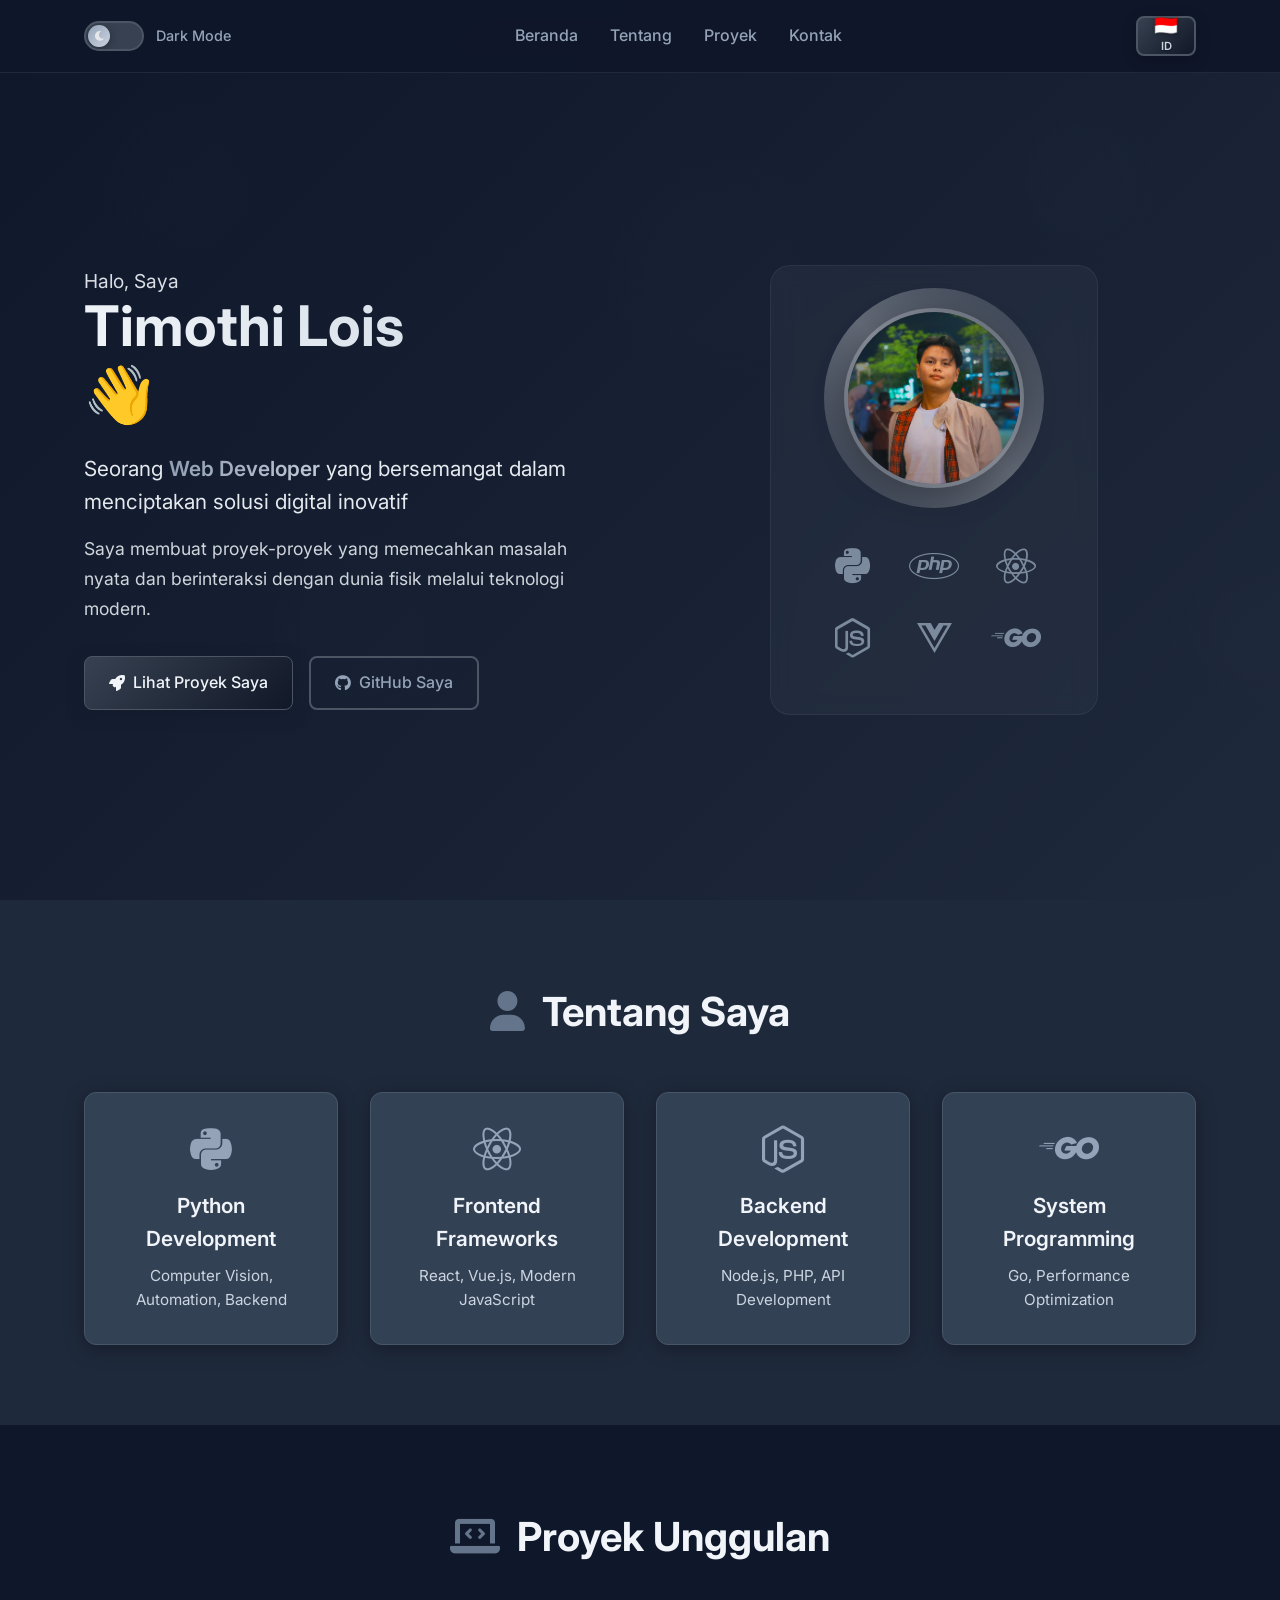
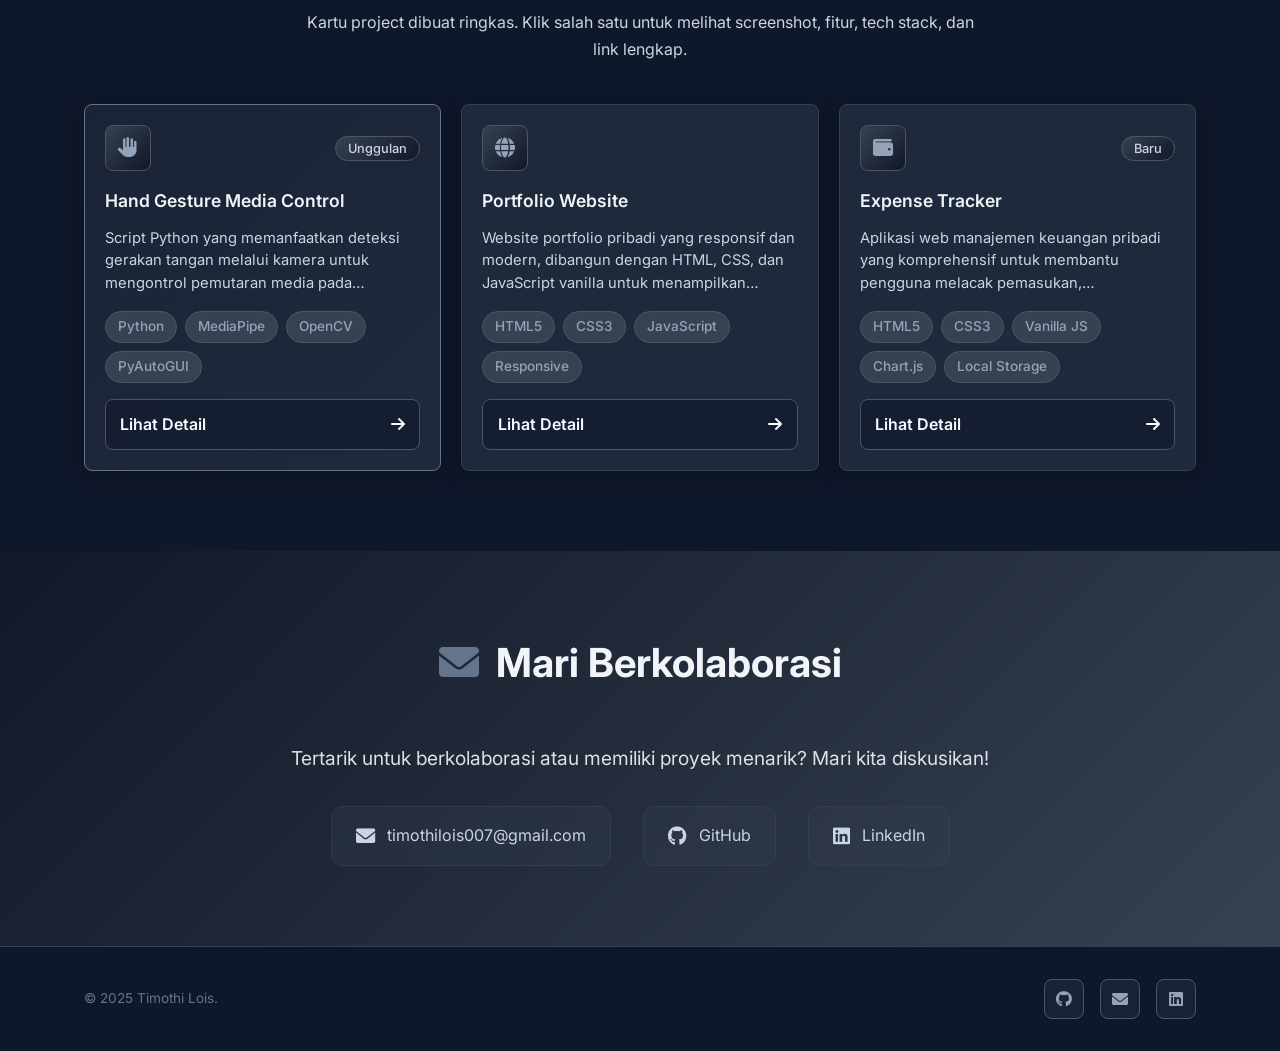
==== commit 7818c5aa: "Improve portfolio project cards" ====
--- a/index.html
+++ b/index.html
@@ -134,6 +134,7 @@
                 <i class="fas fa-laptop-code"></i>
                 <span>Proyek Unggulan</span>
             </h2>
+            <p class="projects-intro" data-en="Compact project cards. Click one to open screenshots, features, tech stack, and links." data-id="Kartu project dibuat ringkas. Klik salah satu untuk melihat screenshot, fitur, tech stack, dan link lengkap.">Kartu project dibuat ringkas. Klik salah satu untuk melihat screenshot, fitur, tech stack, dan link lengkap.</p>
 
             <div class="projects-grid">
                 <div class="project-card featured">
@@ -211,6 +212,10 @@
                         <span class="tech-tag">OpenCV</span>
                         <span class="tech-tag">PyAutoGUI</span>
                     </div>
+                    <button type="button" class="project-detail-trigger" data-en="View Details" data-id="Lihat Detail">
+                        <span>Lihat Detail</span>
+                        <i class="fas fa-arrow-right"></i>
+                    </button>
                     
                     <div class="project-links">
                         <a href="https://github.com/Zeros07/Gestrue_Control" target="_blank" class="button primary" data-en="View Code" data-id="Lihat Kode">
@@ -270,6 +275,10 @@
                         <span class="tech-tag">JavaScript</span>
                         <span class="tech-tag">Responsive</span>
                     </div>
+                    <button type="button" class="project-detail-trigger" data-en="View Details" data-id="Lihat Detail">
+                        <span>Lihat Detail</span>
+                        <i class="fas fa-arrow-right"></i>
+                    </button>
                     
                     <div class="project-links">
                         <a href="https://github.com/timothiportfo/timothiportfo.github.io" target="_blank" class="button primary" data-en="View Code" data-id="Lihat Kode">
@@ -322,6 +331,10 @@
                         <span class="tech-tag">Chart.js</span>
                         <span class="tech-tag">Local Storage</span>
                     </div>
+                    <button type="button" class="project-detail-trigger" data-en="View Details" data-id="Lihat Detail">
+                        <span>Lihat Detail</span>
+                        <i class="fas fa-arrow-right"></i>
+                    </button>
                     
                     <div class="project-links">
                         <a href="https://github.com/Zeros07/expense-tracker" target="_blank" class="button primary" data-en="View Code" data-id="Lihat Kode">
@@ -629,4 +642,4 @@
     <script src="script.js"></script>
 
 </body>
-</html>+</html>
--- a/style.css
+++ b/style.css
@@ -467,22 +467,36 @@
     background: #0f172a;
 }
 
+.projects-intro {
+    max-width: 680px;
+    margin: -0.5rem auto 2.5rem;
+    color: #cbd5e1;
+    text-align: center;
+    line-height: 1.7;
+}
+
 .projects-grid {
     display: grid;
-    grid-template-columns: repeat(auto-fit, minmax(350px, 1fr));
-    gap: 2rem;
-    margin-top: 2rem;
+    grid-template-columns: repeat(auto-fit, minmax(240px, 1fr));
+    gap: 1.25rem;
+    margin-top: 1.5rem;
 }
 
 .project-card {
     background: #1e293b;
-    border-radius: 16px;
-    padding: 2rem;
+    border-radius: 8px;
+    padding: 1.25rem;
     box-shadow: 0 4px 20px rgba(0, 0, 0, 0.3);
     border: 1px solid #334155;
     transition: all 0.3s ease;
     opacity: 0;
     transform: translateY(30px);
+    cursor: pointer;
+    min-height: 280px;
+    display: flex;
+    flex-direction: column;
+    position: relative;
+    overflow: hidden;
 }
 
 .project-card.animate-in {
@@ -494,10 +508,11 @@
     transform: translateY(-8px);
     box-shadow: 0 12px 40px rgba(0, 0, 0, 0.5);
     background: #334155;
+    border-color: #64748b;
 }
 
 .project-card.featured {
-    border: 2px solid #64748b;
+    border: 1px solid #64748b;
     background: linear-gradient(135deg, rgba(55, 65, 81, 0.3) 0%, rgba(71, 85, 105, 0.3) 100%);
 }
 
@@ -509,15 +524,15 @@
 }
 
 .project-icon {
-    width: 60px;
-    height: 60px;
+    width: 46px;
+    height: 46px;
     background: linear-gradient(135deg, #374151 0%, #111827 100%);
-    border-radius: 12px;
+    border-radius: 8px;
     display: flex;
     align-items: center;
     justify-content: center;
     color: #94a3b8;
-    font-size: 1.5rem;
+    font-size: 1.25rem;
     border: 1px solid #4b5563;
 }
 
@@ -532,23 +547,28 @@
 }
 
 .project-card h3 {
-    font-size: 1.5rem;
+    font-size: 1.1rem;
     font-weight: 600;
     color: #f1f5f9;
-    margin-bottom: 1rem;
+    margin-bottom: 0.75rem;
 }
 
 .project-description {
     color: #cbd5e1;
-    line-height: 1.6;
-    margin-bottom: 1.5rem;
+    line-height: 1.55;
+    margin-bottom: 1rem;
+    display: -webkit-box;
+    -webkit-line-clamp: 3;
+    -webkit-box-orient: vertical;
+    overflow: hidden;
+    font-size: 0.92rem;
 }
 
 .tech-stack {
     display: flex;
     flex-wrap: wrap;
     gap: 0.5rem;
-    margin-bottom: 1.5rem;
+    margin: auto 0 1rem;
 }
 
 .tech-tag {
@@ -565,6 +585,88 @@
     display: flex;
     gap: 1rem;
     flex-wrap: wrap;
+}
+
+.project-card > .screenshot-showcase,
+.project-card > .portfolio-preview-section,
+.project-card > .app-preview,
+.project-card > .project-features,
+.project-card > .how-it-works,
+.project-card > .project-links {
+    display: none;
+}
+
+.project-detail-trigger {
+    width: 100%;
+    display: flex;
+    justify-content: space-between;
+    align-items: center;
+    gap: 0.75rem;
+    border: 1px solid #475569;
+    background: rgba(15, 23, 42, 0.6);
+    color: #f8fafc;
+    border-radius: 8px;
+    padding: 0.75rem 0.9rem;
+    font: inherit;
+    font-weight: 600;
+    cursor: pointer;
+    transition: all 0.25s ease;
+}
+
+.project-card:hover .project-detail-trigger,
+.project-detail-trigger:focus-visible {
+    background: #64748b;
+    border-color: #94a3b8;
+}
+
+.project-detail-modal {
+    z-index: 1200;
+}
+
+.project-detail-modal .modal-content {
+    max-width: 980px;
+}
+
+.project-detail-body .project-card {
+    cursor: default;
+    min-height: 0;
+    opacity: 1;
+    transform: none;
+    padding: 0;
+    border: 0;
+    box-shadow: none;
+    background: transparent;
+    overflow: visible;
+}
+
+.project-detail-body .project-card:hover {
+    transform: none;
+    box-shadow: none;
+    background: transparent;
+}
+
+.project-detail-body .project-card > .screenshot-showcase,
+.project-detail-body .project-card > .portfolio-preview-section,
+.project-detail-body .project-card > .app-preview,
+.project-detail-body .project-card > .project-features,
+.project-detail-body .project-card > .how-it-works,
+.project-detail-body .project-card > .project-links {
+    display: block;
+}
+
+.project-detail-body .project-card > .project-detail-trigger {
+    display: none;
+}
+
+.project-detail-body .project-description {
+    display: block;
+    overflow: visible;
+    -webkit-line-clamp: unset;
+    font-size: 1rem;
+}
+
+.project-detail-body .project-links {
+    display: flex;
 }
 
 
@@ -1708,7 +1810,7 @@
 }
 
 body.light-theme .project-card.featured {
-    border: 2px solid #3b82f6;
+    border: 1px solid #3b82f6;
     background: linear-gradient(135deg, rgba(59, 130, 246, 0.05) 0%, rgba(29, 78, 216, 0.05) 100%);
 }
 
@@ -1730,6 +1832,29 @@
 
 body.light-theme .project-description {
     color: #475569;
+}
+
+body.light-theme .projects-intro {
+    color: #64748b;
+}
+
+body.light-theme .project-detail-trigger {
+    background: #f8fafc;
+    border-color: #cbd5e1;
+    color: #1e293b;
+}
+
+body.light-theme .project-card:hover .project-detail-trigger,
+body.light-theme .project-detail-trigger:focus-visible {
+    background: #3b82f6;
+    border-color: #2563eb;
+    color: #ffffff;
+}
+
+body.light-theme .project-detail-body .project-card,
+body.light-theme .project-detail-body .project-card:hover {
+    background: transparent;
+    box-shadow: none;
 }
 
 body.light-theme .tech-tag {
@@ -3171,4 +3296,4 @@
     .installation-guide h4 {
         font-size: 0.9rem;
     }
-}+}
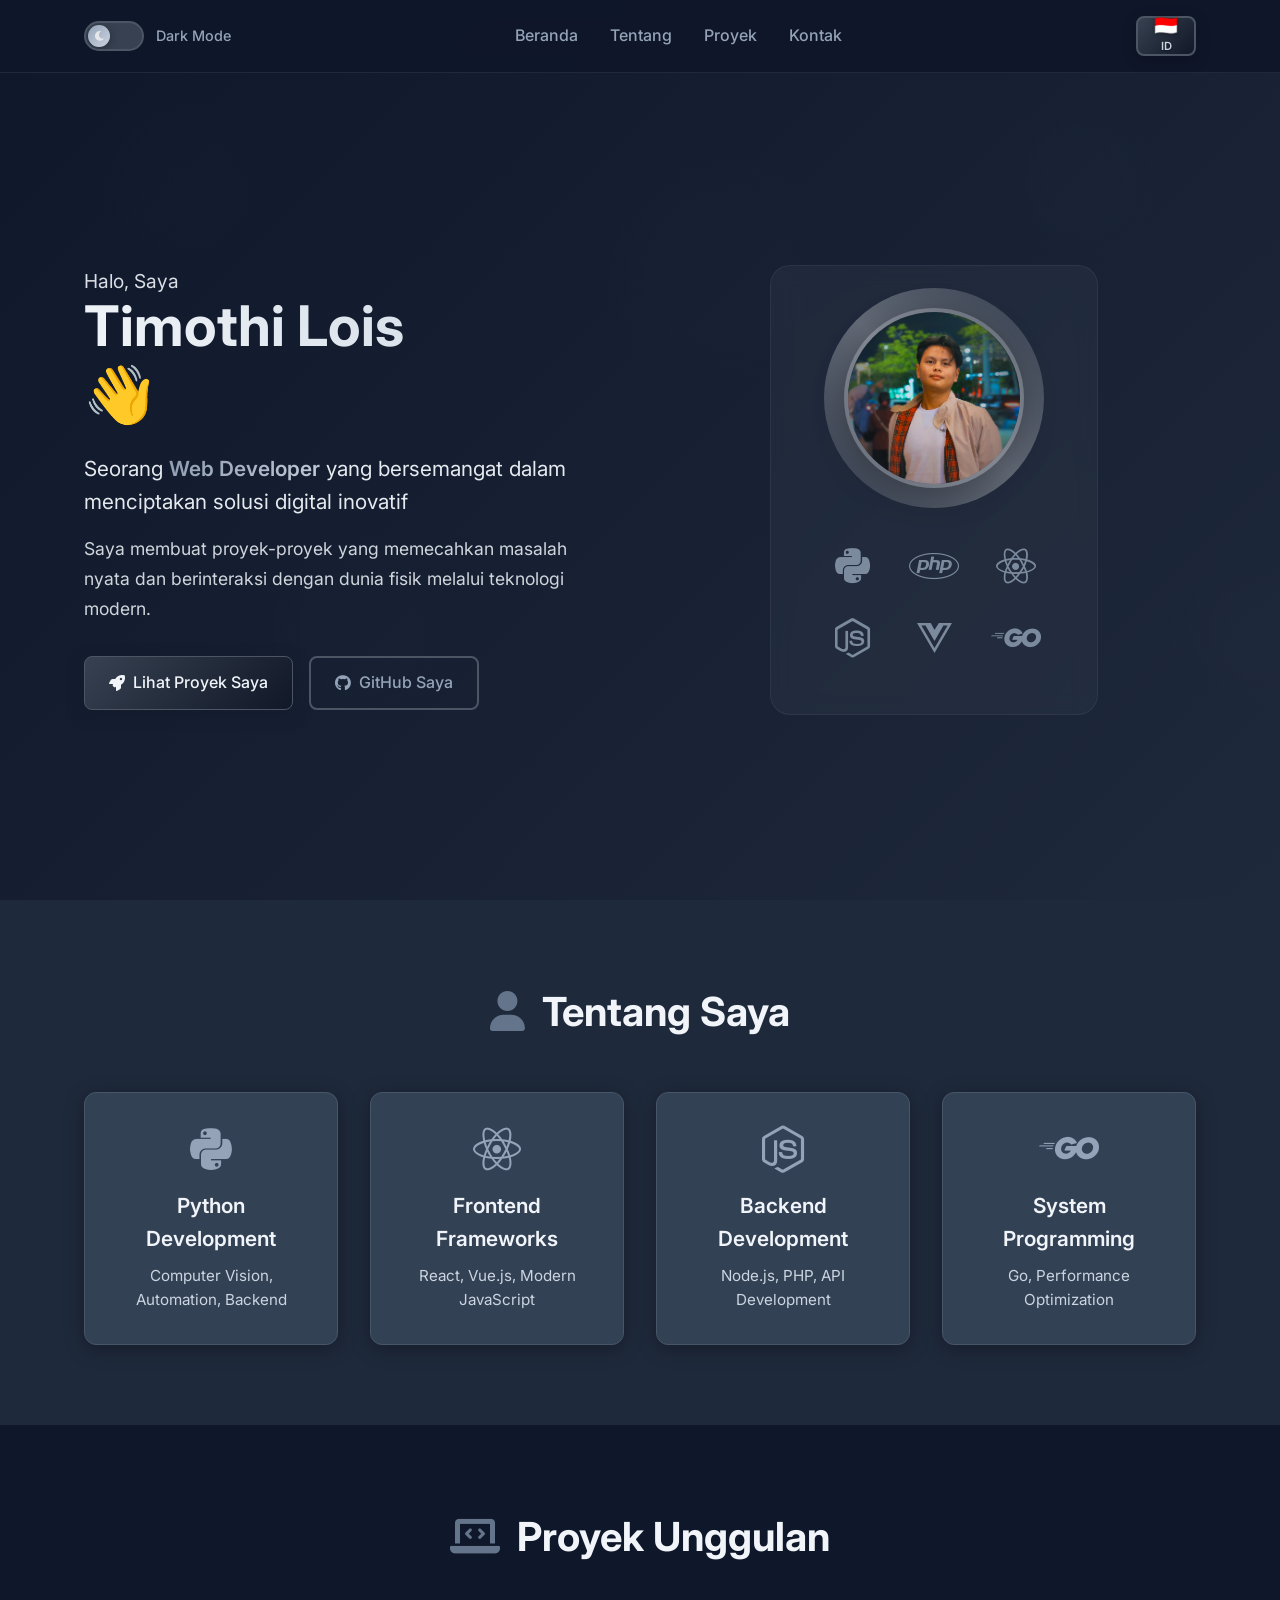
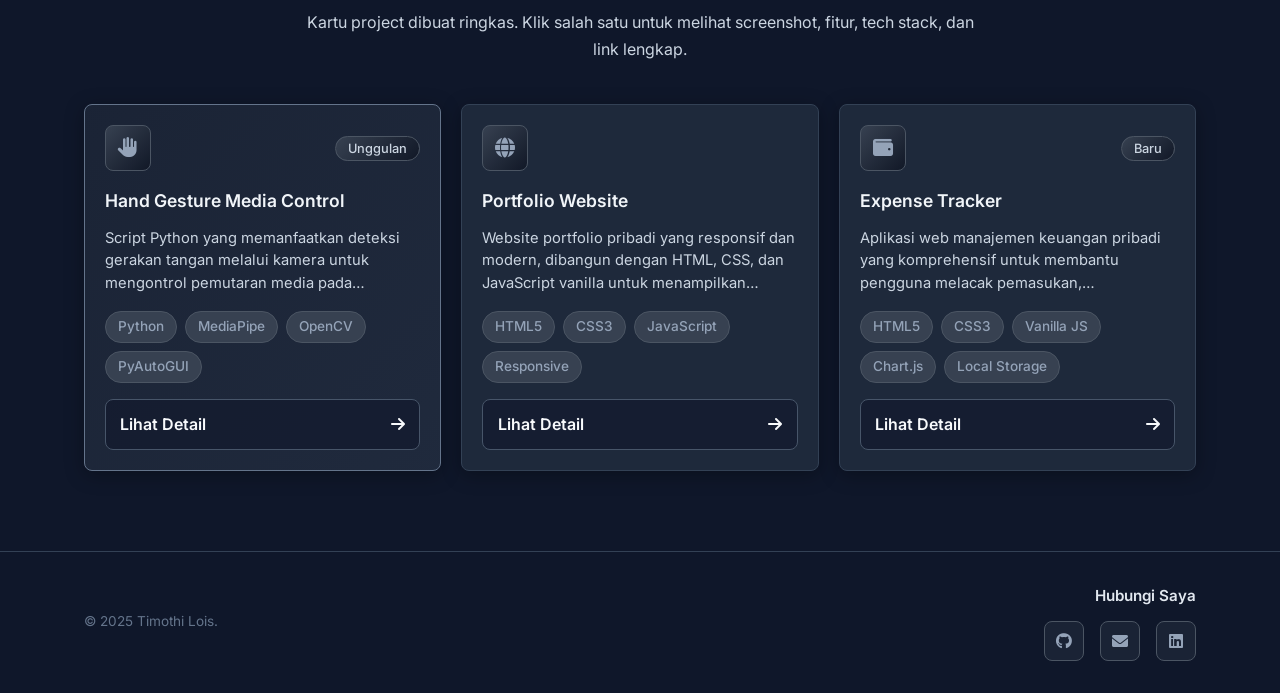
==== commit 2b338888: "Move contact links to footer" ====
--- a/index.html
+++ b/index.html
@@ -4,7 +4,7 @@
     <meta charset="UTF-8">
     <meta name="viewport" content="width=device-width, initial-scale=1.0">
     <title>Timothi Lois | Web Developer Portfolio</title>
-    <link rel="stylesheet" href="style.css">
+    <link rel="stylesheet" href="style.css?v=20260517-profile-mobile">
     <link href="https://fonts.googleapis.com/css2?family=Inter:wght@300;400;500;600;700&display=swap" rel="stylesheet">
     <link rel="stylesheet" href="https://cdnjs.cloudflare.com/ajax/libs/font-awesome/6.0.0/css/all.min.css">
 </head>
@@ -30,7 +30,7 @@
                 <li><a href="#home" data-en="Home" data-id="Beranda">Home</a></li>
                 <li><a href="#about" data-en="About" data-id="Tentang">About</a></li>
                 <li><a href="#projects" data-en="Projects" data-id="Proyek">Projects</a></li>
-                <li><a href="#contact" data-en="Contact" data-id="Kontak">Contact</a></li>
+                <li><a href="#footer-contact" data-en="Contact" data-id="Kontak">Contact</a></li>
             </ul>
             <div class="language-switcher">
                 <div class="lang-toggle-container">
@@ -353,33 +353,7 @@
         </div>
     </section>
 
-    <section id="contact" class="section contact">
-        <div class="container">
-            <h2 class="section-title" data-en="Let's Collaborate" data-id="Mari Berkolaborasi">
-                <i class="fas fa-envelope"></i>
-                <span>Mari Berkolaborasi</span>
-            </h2>
-            <div class="contact-content">
-                <p class="contact-description" data-en="Interested in collaborating or have an exciting project? Let's discuss it!" data-id="Tertarik untuk berkolaborasi atau memiliki proyek menarik? Mari kita diskusikan!">Tertarik untuk berkolaborasi atau memiliki proyek menarik? Mari kita diskusikan!</p>
-                <div class="contact-methods">
-                    <a href="mailto:timothilois007@gmail.com" class="contact-item">
-                        <i class="fas fa-envelope"></i>
-                        <span>timothilois007@gmail.com</span>
-                    </a>
-                    <a href="https://github.com/Zeros07" target="_blank" class="contact-item">
-                        <i class="fab fa-github"></i>
-                        <span>GitHub</span>
-                    </a>
-                    <a href="https://linkedin.com/in/timothi-lois" target="_blank" class="contact-item">
-                        <i class="fab fa-linkedin"></i>
-                        <span>LinkedIn</span>
-                    </a>
-                </div>
-            </div>
-        </div>
-    </section>
-
-    <footer>
+    <footer id="footer-contact">
         <div class="container">
             <div class="footer-content">
                 <div class="footer-left">
@@ -390,6 +364,7 @@
                     </div>
                 </div>
                 <div class="footer-right">
+                    <p class="footer-contact-title" data-en="Contact Me" data-id="Hubungi Saya">Hubungi Saya</p>
                     <div class="social-links">
                         <a href="https://github.com/Zeros07" target="_blank"><i class="fab fa-github"></i></a>
                         <a href="mailto:timothilois007@gmail.com"><i class="fas fa-envelope"></i></a>
--- a/style.css
+++ b/style.css
@@ -754,6 +754,20 @@
     font-size: 0.9rem;
 }
 
+.footer-right {
+    display: flex;
+    flex-direction: column;
+    align-items: flex-end;
+    gap: 0.75rem;
+}
+
+.footer-contact-title {
+    color: #e2e8f0;
+    font-weight: 600;
+    font-size: 0.95rem;
+    letter-spacing: 0;
+}
+
 .social-links {
     display: flex;
     gap: 1rem;
@@ -811,6 +825,10 @@
     .footer-content {
         flex-direction: column;
         text-align: center;
+    }
+
+    .footer-right {
+        align-items: center;
     }
     
     .hero-buttons {
@@ -1941,6 +1959,10 @@
     -webkit-background-clip: text;
     -webkit-text-fill-color: transparent;
     background-clip: text;
+}
+
+body.light-theme .footer-contact-title {
+    color: #f1f5f9;
 }
 
 /* Light theme modals */
@@ -3297,3 +3319,562 @@
         font-size: 0.9rem;
     }
 }
+
+/* MOBILE PORTFOLIO POLISH */
+@media (max-width: 900px) {
+    .container {
+        width: 94%;
+        padding: 0 12px;
+    }
+
+    .navbar {
+        padding: 0.7rem 0;
+    }
+
+    .navbar .container {
+        flex-wrap: wrap;
+        gap: 0.75rem;
+    }
+
+    .nav-brand,
+    .language-switcher {
+        flex: 0 0 auto;
+    }
+
+    .nav-menu {
+        order: 3;
+        width: 100%;
+        display: flex;
+        gap: 0.45rem;
+        overflow-x: auto;
+        padding: 0.2rem 0 0.15rem;
+        scrollbar-width: none;
+    }
+
+    .nav-menu::-webkit-scrollbar {
+        display: none;
+    }
+
+    .nav-menu li {
+        flex: 1 0 auto;
+    }
+
+    .nav-menu a {
+        display: block;
+        min-width: 76px;
+        padding: 0.5rem 0.75rem;
+        border: 1px solid #334155;
+        border-radius: 8px;
+        background: rgba(15, 23, 42, 0.55);
+        font-size: 0.82rem;
+        text-align: center;
+        white-space: nowrap;
+    }
+
+    body.light-theme .nav-menu a {
+        background: rgba(255, 255, 255, 0.72);
+        border-color: #cbd5e1;
+        color: #334155;
+    }
+
+    body.light-theme .nav-menu a:hover {
+        background: #e0f2fe;
+        color: #1d4ed8;
+    }
+
+    .theme-text {
+        display: none;
+    }
+
+    .theme-toggle-slider {
+        width: 52px;
+        height: 28px;
+    }
+
+    .theme-toggle-button {
+        width: 20px;
+        height: 20px;
+    }
+
+    .theme-toggle-input:checked + .theme-toggle-label .theme-toggle-button {
+        transform: translateX(24px);
+    }
+
+    .hero {
+        min-height: auto;
+        padding: 150px 0 56px;
+    }
+
+    .hero-content {
+        gap: 1.75rem;
+    }
+
+    .hero-title {
+        font-size: clamp(2.05rem, 10vw, 3rem);
+        margin-bottom: 1rem;
+    }
+
+    .tagline {
+        font-size: 1.05rem;
+        line-height: 1.55;
+    }
+
+    .description {
+        font-size: 0.96rem;
+        margin-bottom: 1.5rem;
+    }
+
+    .hero-buttons {
+        gap: 0.75rem;
+    }
+
+    .hero-buttons .button {
+        flex: 1 1 150px;
+        justify-content: center;
+        padding: 0.78rem 1rem;
+    }
+
+    .profile-card {
+        padding: 1.1rem;
+        border-radius: 16px;
+        max-width: 220px;
+        margin: 0 auto;
+        background: rgba(15, 23, 42, 0.38);
+        border: 1px solid rgba(148, 163, 184, 0.18);
+        box-shadow: 0 18px 45px rgba(0, 0, 0, 0.22);
+    }
+
+    .profile-avatar {
+        width: 142px;
+        height: 142px;
+        margin-bottom: 0;
+    }
+
+    .profile-img {
+        width: 132px;
+        height: 132px;
+        border: 3px solid rgba(226, 232, 240, 0.22);
+        box-shadow: 0 12px 28px rgba(0, 0, 0, 0.28);
+    }
+
+    .profile-border {
+        inset: 0;
+        border: 1px solid rgba(148, 163, 184, 0.26);
+        background: transparent;
+        animation: none;
+    }
+
+    .floating-icons {
+        display: flex;
+        justify-content: center;
+        gap: 0.45rem;
+        margin-top: 0.95rem;
+        padding: 0;
+    }
+
+    .floating-icons i {
+        width: 30px;
+        height: 30px;
+        display: inline-flex;
+        align-items: center;
+        justify-content: center;
+        font-size: 0.9rem;
+        padding: 0;
+        border-radius: 999px;
+        background: rgba(15, 23, 42, 0.44);
+        border: 1px solid rgba(148, 163, 184, 0.16);
+        animation: none;
+    }
+
+    body.light-theme .profile-card {
+        background: rgba(255, 255, 255, 0.74);
+        border-color: rgba(203, 213, 225, 0.7);
+        box-shadow: 0 18px 45px rgba(15, 23, 42, 0.1);
+    }
+
+    body.light-theme .profile-border {
+        background: transparent;
+        border-color: rgba(59, 130, 246, 0.18);
+    }
+
+    .section {
+        padding: 56px 0;
+    }
+
+    .section-title {
+        font-size: clamp(1.75rem, 7vw, 2.25rem);
+        margin-bottom: 1.5rem;
+        line-height: 1.2;
+    }
+
+    .projects-intro {
+        margin: -0.25rem auto 1.5rem;
+        font-size: 0.95rem;
+    }
+
+    .projects-grid {
+        grid-template-columns: repeat(2, minmax(0, 1fr));
+        gap: 0.9rem;
+    }
+
+    .project-card {
+        min-height: 250px;
+        padding: 1rem;
+    }
+
+    .project-card h3 {
+        font-size: 1rem;
+        line-height: 1.3;
+    }
+
+    .project-icon {
+        width: 42px;
+        height: 42px;
+    }
+
+    .status-badge {
+        padding: 0.2rem 0.55rem;
+        font-size: 0.7rem;
+    }
+
+    .project-description {
+        font-size: 0.86rem;
+        -webkit-line-clamp: 4;
+    }
+
+    .tech-stack {
+        gap: 0.35rem;
+    }
+
+    .tech-tag {
+        padding: 0.22rem 0.55rem;
+        font-size: 0.72rem;
+    }
+
+    .project-detail-trigger {
+        min-height: 44px;
+        padding: 0.68rem 0.75rem;
+        font-size: 0.88rem;
+    }
+
+    .project-detail-modal .modal-content,
+    .modal-content.large-modal,
+    .large-modal {
+        width: min(96%, 720px);
+        max-height: 88vh;
+        margin: 6vh auto;
+        padding: 1.1rem;
+        border-radius: 12px;
+    }
+
+    .project-detail-body .project-card {
+        display: block;
+    }
+
+    .project-detail-body .project-header {
+        padding-right: 2rem;
+    }
+
+    .project-detail-body .project-card h3 {
+        font-size: 1.35rem;
+    }
+
+    .project-detail-body .tech-stack {
+        margin: 1rem 0;
+    }
+
+    .project-detail-body .project-links {
+        gap: 0.7rem;
+    }
+
+    .project-detail-body .project-links .button {
+        flex: 1 1 150px;
+        justify-content: center;
+        padding: 0.75rem 0.85rem;
+    }
+
+    .screenshot-showcase {
+        padding: 1rem;
+        margin: 1rem 0;
+        border-radius: 10px;
+    }
+
+    .screenshot-container {
+        display: block;
+    }
+
+    .screenshot-grid {
+        grid-template-columns: repeat(3, minmax(0, 1fr));
+        gap: 0.55rem;
+    }
+
+    .mini-screenshot-img {
+        height: 88px;
+    }
+
+    .screenshot-mini span {
+        padding: 0.5rem 0.35rem;
+        font-size: 0.7rem;
+    }
+}
+
+@media (max-width: 560px) {
+    body {
+        overflow-x: hidden;
+    }
+
+    .container {
+        width: 100%;
+        padding: 0 16px;
+    }
+
+    .navbar .container {
+        padding: 0 12px;
+    }
+
+    .nav-menu a {
+        min-width: 72px;
+        padding: 0.46rem 0.62rem;
+        font-size: 0.78rem;
+    }
+
+    .language-switcher {
+        margin-left: auto;
+    }
+
+    .hero {
+        padding: 140px 0 46px;
+    }
+
+    .greeting {
+        font-size: 1rem;
+    }
+
+    .hero-image {
+        margin-top: 0.5rem;
+    }
+
+    .hero-image .profile-card {
+        max-width: 168px !important;
+        padding: 0 !important;
+        background: transparent !important;
+        border: 0 !important;
+        box-shadow: none !important;
+        backdrop-filter: none !important;
+    }
+
+    .hero-image .profile-avatar {
+        width: 168px !important;
+        height: 168px !important;
+        margin: 0 auto !important;
+        border-radius: 50%;
+        padding: 6px;
+        background: linear-gradient(145deg, rgba(226, 232, 240, 0.18), rgba(15, 23, 42, 0.08));
+        box-shadow: 0 18px 42px rgba(0, 0, 0, 0.24);
+    }
+
+    .hero-image .profile-img {
+        width: 156px !important;
+        height: 156px !important;
+        border-radius: 50% !important;
+        border: 2px solid rgba(226, 232, 240, 0.34) !important;
+        box-shadow: none !important;
+        object-fit: cover;
+    }
+
+    .hero-image .profile-border {
+        display: none !important;
+    }
+
+    .hero-image .floating-icons {
+        display: none !important;
+    }
+
+    body.light-theme .hero-image .profile-avatar {
+        background: linear-gradient(145deg, rgba(255, 255, 255, 0.96), rgba(219, 234, 254, 0.72));
+        box-shadow: 0 18px 42px rgba(15, 23, 42, 0.12);
+    }
+
+    .hero-buttons {
+        flex-direction: column;
+    }
+
+    .hero-buttons .button {
+        width: 100%;
+        flex-basis: auto;
+    }
+
+    .skills-grid {
+        gap: 0.9rem;
+    }
+
+    .skill-item {
+        padding: 1.25rem;
+        border-radius: 8px;
+    }
+
+    .projects-grid {
+        grid-template-columns: 1fr;
+    }
+
+    .project-card {
+        min-height: 230px;
+        border-radius: 8px;
+    }
+
+    .project-card:hover {
+        transform: translateY(-4px);
+    }
+
+    .project-description {
+        -webkit-line-clamp: 3;
+    }
+
+    .project-detail-modal {
+        padding: 0;
+    }
+
+    .project-detail-modal .modal-content,
+    .modal-content.large-modal,
+    .large-modal {
+        width: 100%;
+        max-height: 92vh;
+        margin: 8vh 0 0;
+        border-radius: 16px 16px 0 0;
+        padding: 1rem;
+    }
+
+    .close {
+        right: 0.8rem;
+        top: 0.55rem;
+        width: 40px;
+        height: 40px;
+        display: inline-flex;
+        align-items: center;
+        justify-content: center;
+        border-radius: 999px;
+        background: rgba(15, 23, 42, 0.72);
+        line-height: 1;
+    }
+
+    body.light-theme .close {
+        background: rgba(255, 255, 255, 0.88);
+        color: #334155;
+        border: 1px solid #cbd5e1;
+    }
+
+    .project-detail-body .project-card h3 {
+        font-size: 1.2rem;
+        padding-right: 2.25rem;
+    }
+
+    .project-detail-body .project-description {
+        font-size: 0.93rem;
+    }
+
+    .project-detail-body .project-links {
+        flex-direction: column;
+    }
+
+    .project-detail-body .project-links .button {
+        width: 100%;
+        flex-basis: auto;
+    }
+
+    .project-features {
+        padding: 1rem;
+    }
+
+    .project-features li {
+        align-items: flex-start;
+        font-size: 0.88rem;
+    }
+
+    .steps {
+        gap: 0.65rem;
+    }
+
+    .step {
+        padding: 0.85rem;
+    }
+
+    .screenshot-grid {
+        grid-template-columns: 1fr;
+    }
+
+    .mini-screenshot-img {
+        height: 150px;
+    }
+
+    .screenshot-overlay {
+        position: static;
+        background: #111827;
+        padding: 0.85rem;
+    }
+
+    .browser-top {
+        gap: 0.55rem;
+    }
+
+    .browser-address {
+        font-size: 0.68rem;
+        padding: 0.35rem 0.5rem;
+    }
+
+    .contact-description {
+        font-size: 1rem;
+    }
+
+    .contact-item {
+        width: 100%;
+        justify-content: center;
+        padding: 0.85rem 1rem;
+        word-break: break-word;
+    }
+}
+
+@media (max-width: 380px) {
+    .nav-menu a {
+        min-width: 66px;
+        padding: 0.42rem 0.5rem;
+        font-size: 0.72rem;
+    }
+
+    .hero {
+        padding-top: 132px;
+    }
+
+    .project-card {
+        padding: 0.9rem;
+    }
+
+    .profile-card {
+        max-width: 188px;
+        padding: 0.95rem;
+    }
+
+    .profile-avatar {
+        width: 124px;
+        height: 124px;
+    }
+
+    .profile-img {
+        width: 116px;
+        height: 116px;
+    }
+
+    .floating-icons {
+        gap: 0.35rem;
+        margin-top: 0.8rem;
+    }
+
+    .floating-icons i {
+        width: 27px;
+        height: 27px;
+        font-size: 0.78rem;
+    }
+
+    .tech-tag {
+        font-size: 0.68rem;
+    }
+}
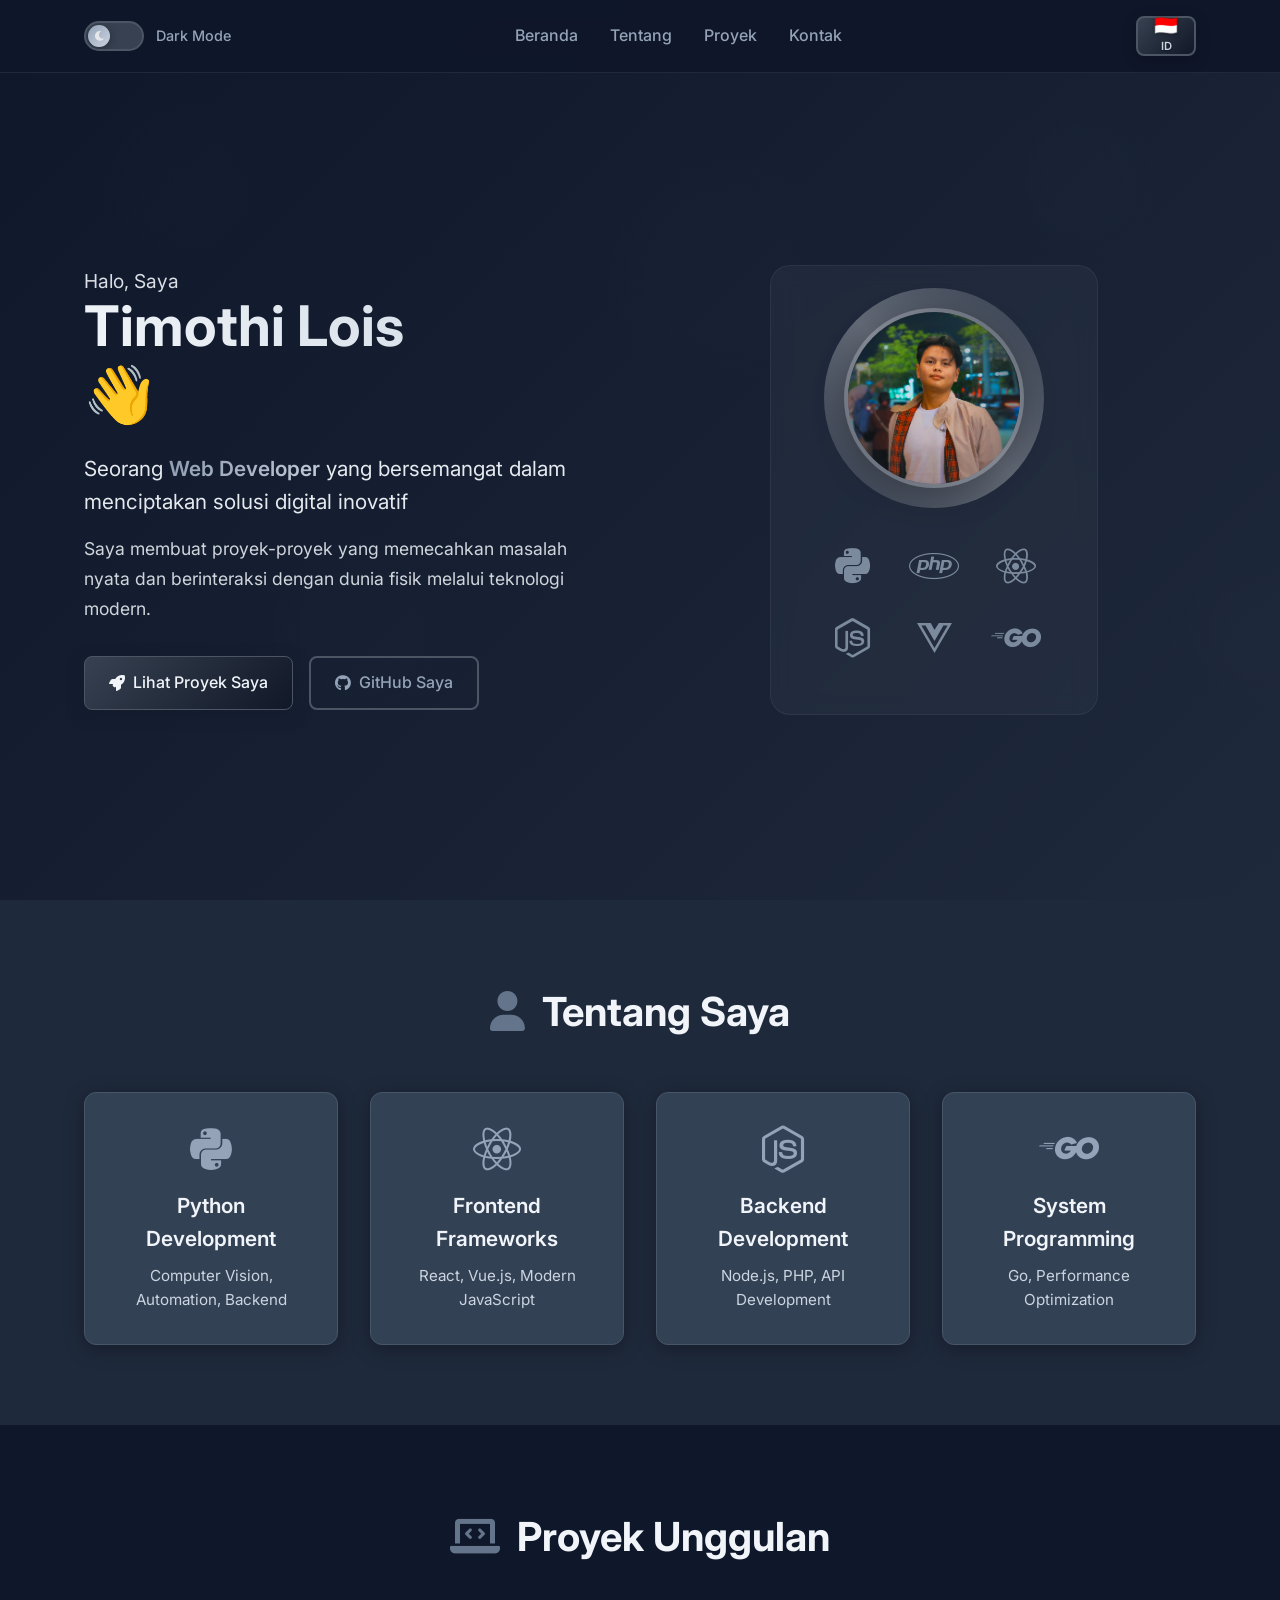
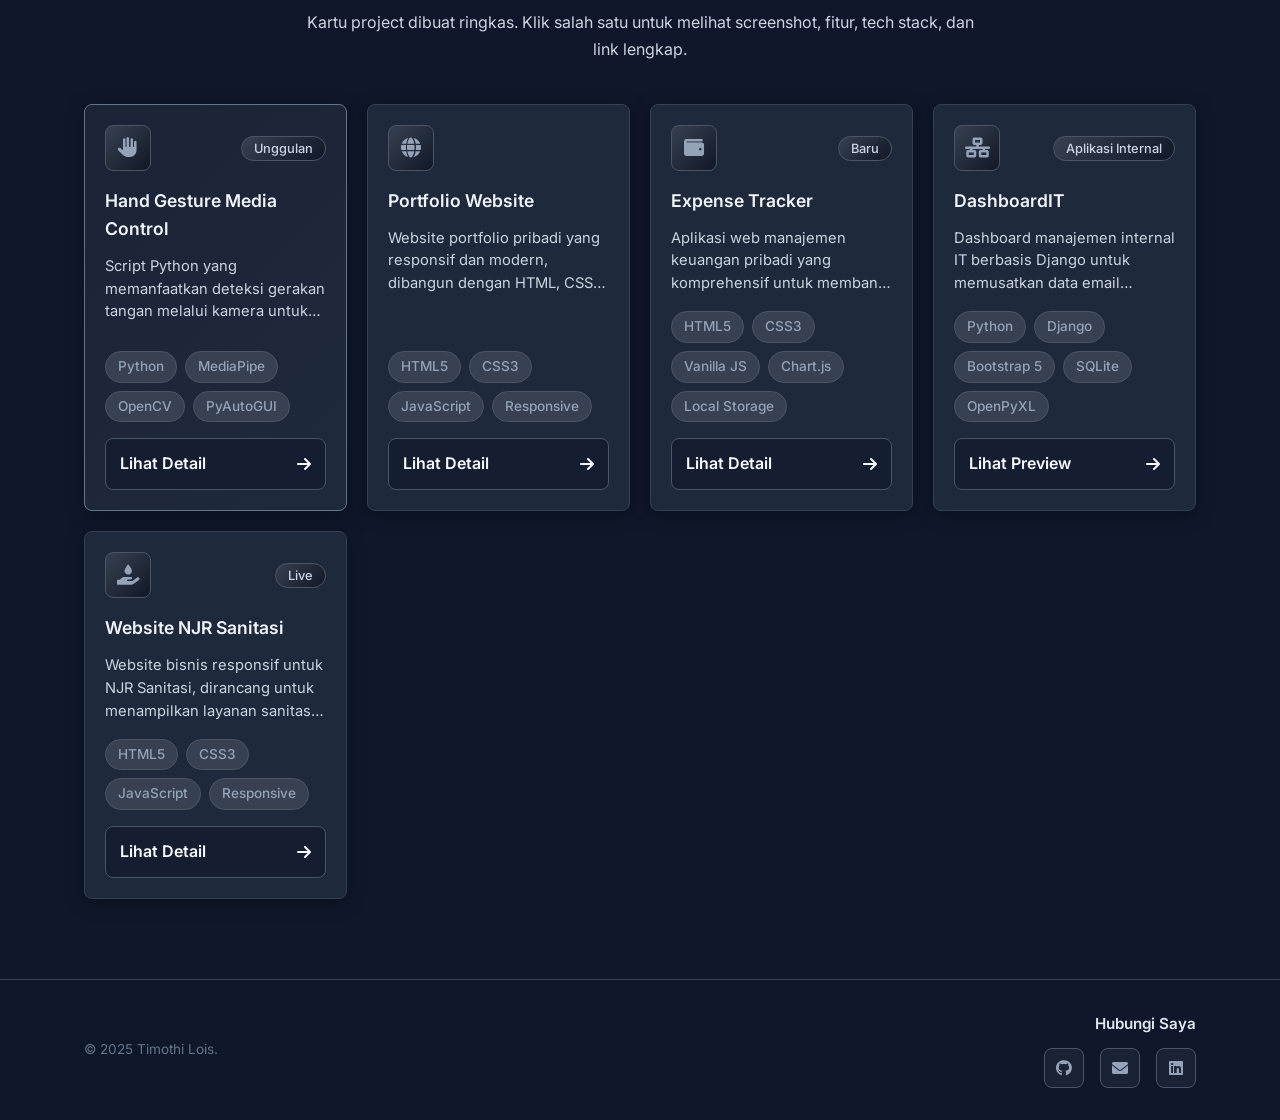
==== commit e6fde0cd: "Add DashboardIT and NJR projects to portfolio" ====
--- a/index.html
+++ b/index.html
@@ -4,7 +4,7 @@
     <meta charset="UTF-8">
     <meta name="viewport" content="width=device-width, initial-scale=1.0">
     <title>Timothi Lois | Web Developer Portfolio</title>
-    <link rel="stylesheet" href="style.css?v=20260517-profile-mobile">
+    <link rel="stylesheet" href="style.css?v=20260609-dashboardit">
     <link href="https://fonts.googleapis.com/css2?family=Inter:wght@300;400;500;600;700&display=swap" rel="stylesheet">
     <link rel="stylesheet" href="https://cdnjs.cloudflare.com/ajax/libs/font-awesome/6.0.0/css/all.min.css">
 </head>
@@ -348,6 +348,155 @@
                     </div>
                 </div>
 
+                <!-- DashboardIT Project -->
+                <div class="project-card">
+                    <div class="project-header">
+                        <div class="project-icon">
+                            <i class="fas fa-network-wired"></i>
+                        </div>
+                        <div class="project-status">
+                            <span class="status-badge new" data-en="Internal App" data-id="Aplikasi Internal">Aplikasi Internal</span>
+                        </div>
+                    </div>
+                    <h3 data-en="DashboardIT" data-id="DashboardIT">DashboardIT</h3>
+                    <p class="project-description" data-en="An internal IT management dashboard built with Django to centralize employee email records, equipment inventory, ticket handling, office supplies requests, and network check reminders." data-id="Dashboard manajemen internal IT berbasis Django untuk memusatkan data email karyawan, inventaris perangkat, penanganan tiket, pengajuan ATK, dan reminder pengecekan jaringan.">Dashboard manajemen internal IT berbasis Django untuk memusatkan data email karyawan, inventaris perangkat, penanganan tiket, pengajuan ATK, dan reminder pengecekan jaringan.</p>
+
+                    <!-- App Preview -->
+                    <div class="portfolio-preview-section">
+                        <div class="dashboardit-preview" aria-label="DashboardIT interface preview">
+                            <aside class="dashboardit-sidebar">
+                                <div class="dashboardit-brand">
+                                    <i class="fas fa-desktop"></i>
+                                    <span>IT Hub</span>
+                                </div>
+                                <span class="active"><i class="fas fa-chart-line"></i> Dashboard</span>
+                                <span><i class="fas fa-envelope"></i> Email</span>
+                                <span><i class="fas fa-laptop"></i> Inventory</span>
+                                <span><i class="fas fa-ticket-alt"></i> Tickets</span>
+                            </aside>
+                            <div class="dashboardit-main">
+                                <div class="dashboardit-topbar">
+                                    <div>
+                                        <span class="dashboardit-eyebrow">IT Hub Internal</span>
+                                        <strong>Dashboard</strong>
+                                    </div>
+                                    <span class="dashboardit-date">Today</span>
+                                </div>
+                                <div class="dashboardit-stat-grid">
+                                    <span><strong>128</strong><small>Email Karyawan</small></span>
+                                    <span><strong>84</strong><small>Inventaris</small></span>
+                                    <span><strong>12</strong><small>Tiket Pending</small></span>
+                                </div>
+                                <div class="dashboardit-panel">
+                                    <div class="dashboardit-panel-header">
+                                        <span>Stok ATK</span>
+                                        <small>per kategori</small>
+                                    </div>
+                                    <div class="dashboardit-bars">
+                                        <span style="--bar-width: 82%;"></span>
+                                        <span style="--bar-width: 64%;"></span>
+                                        <span style="--bar-width: 48%;"></span>
+                                    </div>
+                                </div>
+                            </div>
+                        </div>
+                    </div>
+
+                    <!-- Features -->
+                    <div class="project-features">
+                        <h4><i class="fas fa-star"></i> <span data-en="Key Features:" data-id="Fitur Utama:">Fitur Utama:</span></h4>
+                        <ul>
+                            <li><i class="fas fa-envelope-open-text"></i> <span data-en="Employee email management with encrypted passwords" data-id="Manajemen email karyawan dengan password terenkripsi">Manajemen email karyawan dengan password terenkripsi</span></li>
+                            <li><i class="fas fa-boxes-stacked"></i> <span data-en="IT inventory tracking with dynamic categories" data-id="Pelacakan inventaris IT dengan kategori dinamis">Pelacakan inventaris IT dengan kategori dinamis</span></li>
+                            <li><i class="fas fa-ticket-alt"></i> <span data-en="Ticket workflow for user issues and admin follow-up" data-id="Workflow tiket untuk kendala user dan tindak lanjut admin">Workflow tiket untuk kendala user dan tindak lanjut admin</span></li>
+                            <li><i class="fas fa-file-excel"></i> <span data-en="Excel export for operational reports" data-id="Export Excel untuk laporan operasional">Export Excel untuk laporan operasional</span></li>
+                        </ul>
+                    </div>
+
+                    <!-- Tech Stack -->
+                    <div class="tech-stack">
+                        <span class="tech-tag">Python</span>
+                        <span class="tech-tag">Django</span>
+                        <span class="tech-tag">Bootstrap 5</span>
+                        <span class="tech-tag">SQLite</span>
+                        <span class="tech-tag">OpenPyXL</span>
+                    </div>
+                    <button type="button" class="project-detail-trigger" data-en="View Preview" data-id="Lihat Preview">
+                        <span>Lihat Preview</span>
+                        <i class="fas fa-arrow-right"></i>
+                    </button>
+                </div>
+
+                <!-- NJR Sanitasi Website Project -->
+                <div class="project-card">
+                    <div class="project-header">
+                        <div class="project-icon">
+                            <i class="fas fa-hand-holding-water"></i>
+                        </div>
+                        <div class="project-status">
+                            <span class="status-badge new" data-en="Live" data-id="Live">Live</span>
+                        </div>
+                    </div>
+                    <h3 data-en="NJR Sanitasi Website" data-id="Website NJR Sanitasi">Website NJR Sanitasi</h3>
+                    <p class="project-description" data-en="A responsive business website for NJR Sanitasi, designed to present sanitation services, build customer trust, and make it easy for visitors to contact the service team." data-id="Website bisnis responsif untuk NJR Sanitasi, dirancang untuk menampilkan layanan sanitasi, membangun kepercayaan pelanggan, dan memudahkan pengunjung menghubungi tim layanan.">Website bisnis responsif untuk NJR Sanitasi, dirancang untuk menampilkan layanan sanitasi, membangun kepercayaan pelanggan, dan memudahkan pengunjung menghubungi tim layanan.</p>
+
+                    <!-- Live Preview -->
+                    <div class="portfolio-preview-section">
+                        <div class="simple-browser" onclick="window.open('https://www.njrsanitasi.com', '_blank')" title="Click to open live website">
+                            <div class="browser-top">
+                                <div class="browser-dots">
+                                    <span class="dot red"></span>
+                                    <span class="dot yellow"></span>
+                                    <span class="dot green"></span>
+                                </div>
+                                <div class="browser-address">www.njrsanitasi.com</div>
+                            </div>
+                            <div class="browser-screen njr-preview">
+                                <div class="njr-preview-hero">
+                                    <span class="njr-preview-badge">NJR Sanitasi</span>
+                                    <strong data-en="Sanitation Service Website" data-id="Website Layanan Sanitasi">Website Layanan Sanitasi</strong>
+                                    <p data-en="Clean service pages, responsive layout, and direct contact access." data-id="Halaman layanan rapi, layout responsif, dan akses kontak langsung.">Halaman layanan rapi, layout responsif, dan akses kontak langsung.</p>
+                                </div>
+                                <div class="njr-preview-services">
+                                    <span><i class="fas fa-truck"></i></span>
+                                    <span><i class="fas fa-shield-alt"></i></span>
+                                    <span><i class="fas fa-phone-alt"></i></span>
+                                </div>
+                            </div>
+                        </div>
+                    </div>
+
+                    <!-- Features -->
+                    <div class="project-features">
+                        <h4><i class="fas fa-star"></i> <span data-en="Key Features:" data-id="Fitur Utama:">Fitur Utama:</span></h4>
+                        <ul>
+                            <li><i class="fas fa-mobile-alt"></i> <span data-en="Responsive business landing page" data-id="Landing page bisnis yang responsif">Landing page bisnis yang responsif</span></li>
+                            <li><i class="fas fa-list-check"></i> <span data-en="Clear sanitation service information" data-id="Informasi layanan sanitasi yang jelas">Informasi layanan sanitasi yang jelas</span></li>
+                            <li><i class="fas fa-phone-volume"></i> <span data-en="Direct customer contact flow" data-id="Alur kontak pelanggan langsung">Alur kontak pelanggan langsung</span></li>
+                            <li><i class="fas fa-gauge-high"></i> <span data-en="Lightweight and fast-loading pages" data-id="Halaman ringan dan cepat dimuat">Halaman ringan dan cepat dimuat</span></li>
+                        </ul>
+                    </div>
+
+                    <!-- Tech Stack -->
+                    <div class="tech-stack">
+                        <span class="tech-tag">HTML5</span>
+                        <span class="tech-tag">CSS3</span>
+                        <span class="tech-tag">JavaScript</span>
+                        <span class="tech-tag">Responsive</span>
+                    </div>
+                    <button type="button" class="project-detail-trigger" data-en="View Details" data-id="Lihat Detail">
+                        <span>Lihat Detail</span>
+                        <i class="fas fa-arrow-right"></i>
+                    </button>
+
+                    <div class="project-links">
+                        <a href="https://www.njrsanitasi.com" target="_blank" class="button secondary" data-en="Live Website" data-id="Website Live">
+                            <i class="fas fa-external-link-alt"></i>
+                            <span>Website Live</span>
+                        </a>
+                    </div>
+                </div>
+
                 </div>
             </div>
         </div>
--- a/style.css
+++ b/style.css
@@ -3159,6 +3159,258 @@
     transform: scale(1.02);
 }
 
+.dashboardit-preview {
+    min-height: 260px;
+    display: grid;
+    grid-template-columns: 170px 1fr;
+    overflow: hidden;
+    border-radius: 8px;
+    border: 1px solid rgba(148, 163, 184, 0.28);
+    background: #f5f7fa;
+    box-shadow: 0 18px 45px rgba(15, 23, 42, 0.22);
+}
+
+.dashboardit-sidebar {
+    display: flex;
+    flex-direction: column;
+    gap: 0.5rem;
+    padding: 1.1rem 0.8rem;
+    background:
+        radial-gradient(circle at 20% 8%, rgba(56, 189, 248, 0.26), transparent 30%),
+        linear-gradient(180deg, #152231 0%, #0d1724 100%);
+    color: #d8e1ec;
+}
+
+.dashboardit-brand {
+    display: flex;
+    align-items: center;
+    gap: 0.55rem;
+    margin-bottom: 0.65rem;
+    color: #ffffff;
+    font-weight: 800;
+}
+
+.dashboardit-brand i {
+    width: 34px;
+    height: 34px;
+    display: grid;
+    place-items: center;
+    border-radius: 8px;
+    background: linear-gradient(135deg, #38bdf8 0%, #22c55e 100%);
+}
+
+.dashboardit-sidebar span:not(.dashboardit-brand span) {
+    display: flex;
+    align-items: center;
+    gap: 0.55rem;
+    padding: 0.6rem 0.65rem;
+    border-radius: 8px;
+    font-size: 0.78rem;
+    font-weight: 700;
+    color: #a7c2d8;
+}
+
+.dashboardit-sidebar span.active {
+    background: #ffffff;
+    color: #0f2a3f;
+}
+
+.dashboardit-sidebar span i {
+    width: 22px;
+    text-align: center;
+}
+
+.dashboardit-main {
+    padding: 1rem;
+    color: #0f172a;
+}
+
+.dashboardit-topbar {
+    display: flex;
+    justify-content: space-between;
+    gap: 1rem;
+    align-items: flex-start;
+    margin-bottom: 1rem;
+}
+
+.dashboardit-topbar div {
+    display: flex;
+    flex-direction: column;
+    gap: 0.25rem;
+}
+
+.dashboardit-eyebrow,
+.dashboardit-date {
+    color: #0284c7;
+    font-size: 0.72rem;
+    font-weight: 800;
+    text-transform: uppercase;
+}
+
+.dashboardit-topbar strong {
+    font-size: 1.45rem;
+    line-height: 1;
+}
+
+.dashboardit-date {
+    padding: 0.35rem 0.55rem;
+    border-radius: 999px;
+    background: #e8f7ff;
+}
+
+.dashboardit-stat-grid {
+    display: grid;
+    grid-template-columns: repeat(3, minmax(0, 1fr));
+    gap: 0.65rem;
+    margin-bottom: 0.9rem;
+}
+
+.dashboardit-stat-grid span,
+.dashboardit-panel {
+    border: 1px solid #dbe4ee;
+    border-radius: 8px;
+    background: #ffffff;
+    box-shadow: 0 10px 22px rgba(15, 23, 42, 0.08);
+}
+
+.dashboardit-stat-grid span {
+    display: flex;
+    flex-direction: column;
+    gap: 0.25rem;
+    min-width: 0;
+    padding: 0.75rem;
+}
+
+.dashboardit-stat-grid strong {
+    color: #0f172a;
+    font-size: 1.35rem;
+    line-height: 1;
+}
+
+.dashboardit-stat-grid small {
+    color: #64748b;
+    font-size: 0.72rem;
+    line-height: 1.25;
+}
+
+.dashboardit-panel {
+    padding: 0.85rem;
+}
+
+.dashboardit-panel-header {
+    display: flex;
+    justify-content: space-between;
+    gap: 1rem;
+    color: #0f172a;
+    font-size: 0.86rem;
+    font-weight: 800;
+    margin-bottom: 0.85rem;
+}
+
+.dashboardit-panel-header small {
+    color: #64748b;
+    font-weight: 700;
+}
+
+.dashboardit-bars {
+    display: grid;
+    gap: 0.55rem;
+}
+
+.dashboardit-bars span {
+    height: 10px;
+    border-radius: 999px;
+    background: linear-gradient(90deg, #38bdf8 0%, #22c55e 100%);
+    width: var(--bar-width);
+}
+
+.project-detail-body .dashboardit-preview {
+    min-height: 340px;
+}
+
+.njr-preview {
+    position: relative;
+    min-height: 220px;
+    align-items: stretch;
+    justify-content: space-between;
+    padding: 1.25rem;
+    background:
+        linear-gradient(135deg, rgba(14, 165, 233, 0.16), rgba(16, 185, 129, 0.2)),
+        #f8fafc;
+    color: #0f172a;
+}
+
+.njr-preview::before {
+    content: "";
+    position: absolute;
+    inset: 0;
+    background:
+        linear-gradient(90deg, rgba(15, 23, 42, 0.08) 1px, transparent 1px),
+        linear-gradient(rgba(15, 23, 42, 0.08) 1px, transparent 1px);
+    background-size: 28px 28px;
+    opacity: 0.45;
+}
+
+.njr-preview-hero,
+.njr-preview-services {
+    position: relative;
+    z-index: 1;
+}
+
+.njr-preview-hero {
+    max-width: 72%;
+    display: flex;
+    flex-direction: column;
+    justify-content: center;
+    gap: 0.6rem;
+}
+
+.njr-preview-badge {
+    width: fit-content;
+    background: #0f766e;
+    color: #ffffff;
+    padding: 0.35rem 0.65rem;
+    border-radius: 6px;
+    font-size: 0.75rem;
+    font-weight: 700;
+    letter-spacing: 0;
+}
+
+.njr-preview-hero strong {
+    font-size: 1.35rem;
+    line-height: 1.15;
+    color: #0f172a;
+}
+
+.njr-preview-hero p {
+    color: #334155;
+    font-size: 0.88rem;
+    line-height: 1.5;
+}
+
+.njr-preview-services {
+    align-self: center;
+    display: grid;
+    grid-template-columns: 1fr;
+    gap: 0.6rem;
+}
+
+.njr-preview-services span {
+    width: 46px;
+    height: 46px;
+    display: grid;
+    place-items: center;
+    border-radius: 8px;
+    background: rgba(255, 255, 255, 0.82);
+    color: #0f766e;
+    border: 1px solid rgba(15, 118, 110, 0.18);
+    box-shadow: 0 8px 20px rgba(15, 23, 42, 0.12);
+}
+
+.simple-browser:hover .njr-preview {
+    transform: scale(1.02);
+}
+
 /* Light theme simple browser */
 body.light-theme .simple-browser {
     background: #ffffff;
@@ -3185,6 +3437,17 @@
     background: #ffffff;
 }
 
+body.light-theme .dashboardit-preview {
+    border-color: #cbd5e1;
+    box-shadow: 0 14px 34px rgba(15, 23, 42, 0.12);
+}
+
+body.light-theme .njr-preview {
+    background:
+        linear-gradient(135deg, rgba(14, 165, 233, 0.14), rgba(16, 185, 129, 0.18)),
+        #ffffff;
+}
+
 /* Responsive simple browser */
 @media (max-width: 768px) {
     .browser-top {
@@ -3203,6 +3466,41 @@
     
     .browser-screen {
         min-height: 150px;
+    }
+
+    .dashboardit-preview {
+        grid-template-columns: 1fr;
+        min-height: 0;
+    }
+
+    .dashboardit-sidebar {
+        display: grid;
+        grid-template-columns: repeat(4, minmax(0, 1fr));
+        gap: 0.4rem;
+        padding: 0.75rem;
+    }
+
+    .dashboardit-brand {
+        grid-column: 1 / -1;
+        margin-bottom: 0.25rem;
+    }
+
+    .dashboardit-sidebar span:not(.dashboardit-brand span) {
+        justify-content: center;
+        padding: 0.55rem 0.35rem;
+        font-size: 0.68rem;
+    }
+
+    .dashboardit-sidebar span:not(.dashboardit-brand span) i {
+        display: none;
+    }
+
+    .dashboardit-stat-grid {
+        grid-template-columns: 1fr;
+    }
+
+    .project-detail-body .dashboardit-preview {
+        min-height: 0;
     }
 }
 
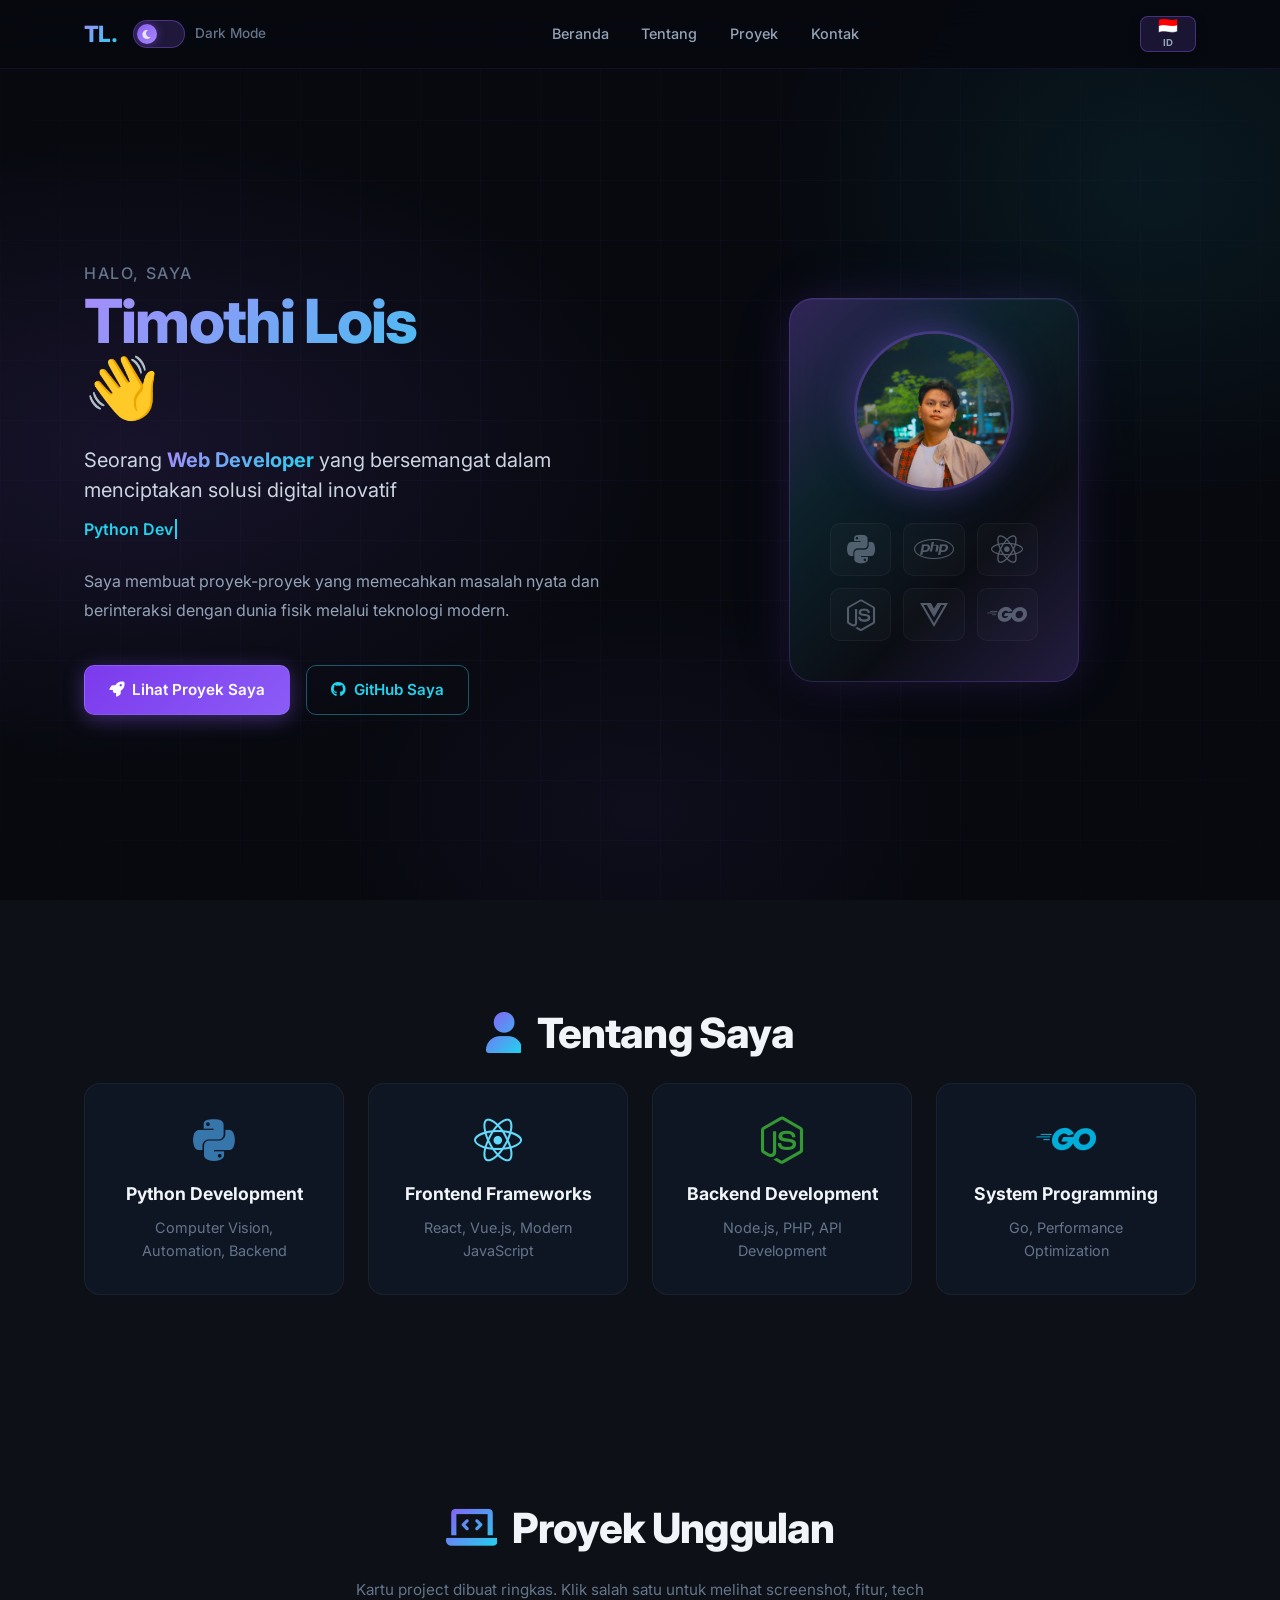
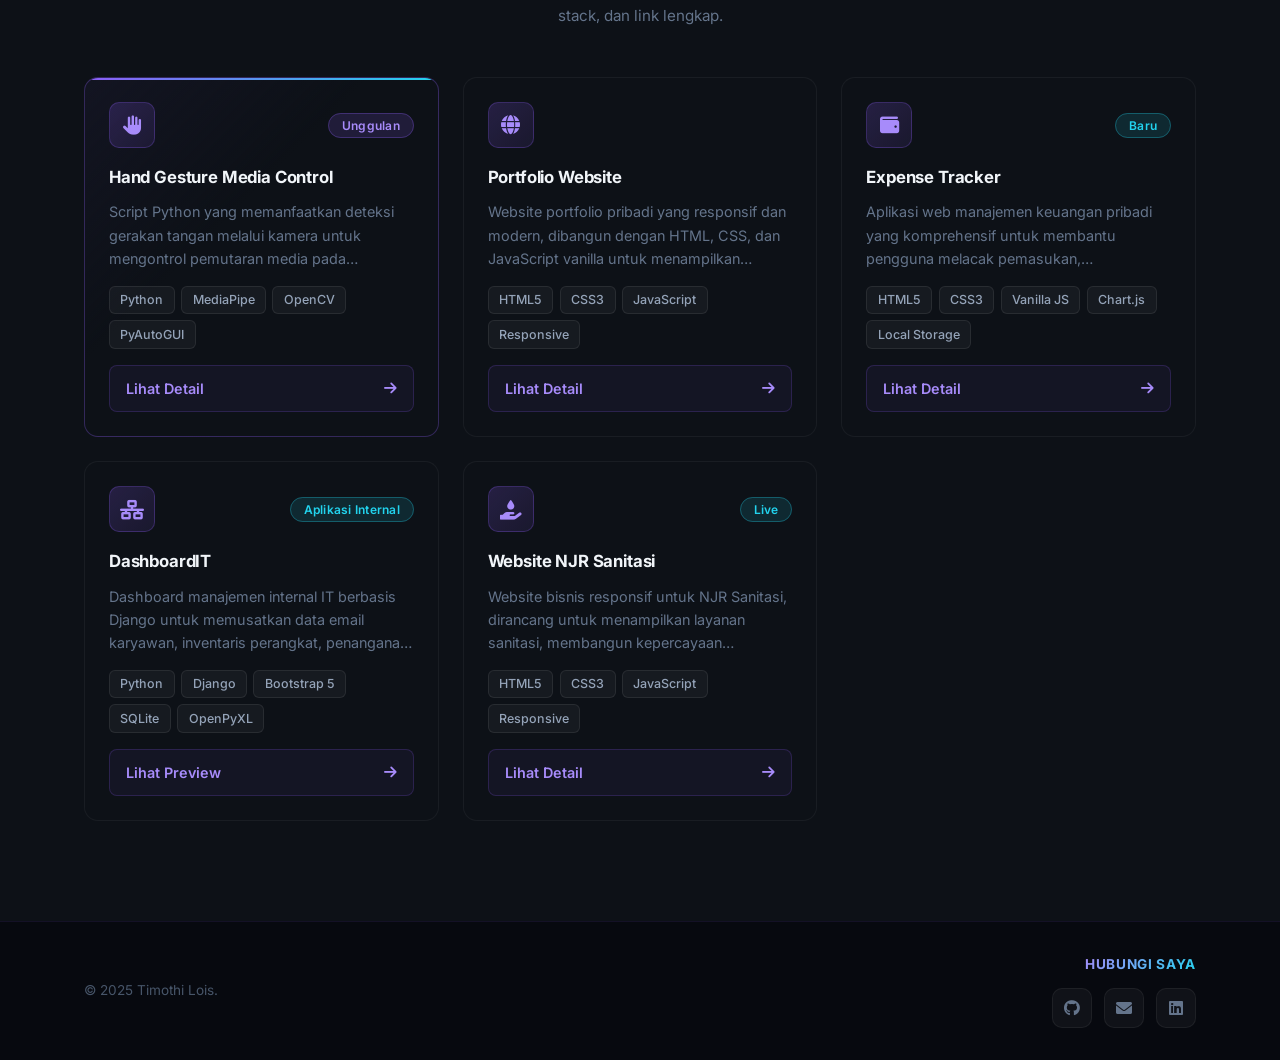
==== commit 3f068c28: "Redesign portfolio with dark purple/cyan theme - New color palette: deep dark (#07090f) + purple (#8" ====
--- a/index.html
+++ b/index.html
@@ -4,7 +4,7 @@
     <meta charset="UTF-8">
     <meta name="viewport" content="width=device-width, initial-scale=1.0">
     <title>Timothi Lois | Web Developer Portfolio</title>
-    <link rel="stylesheet" href="style.css?v=20260609-dashboardit">
+    <link rel="stylesheet" href="style.css?v=20260713-redesign">
     <link href="https://fonts.googleapis.com/css2?family=Inter:wght@300;400;500;600;700&display=swap" rel="stylesheet">
     <link rel="stylesheet" href="https://cdnjs.cloudflare.com/ajax/libs/font-awesome/6.0.0/css/all.min.css">
 </head>
@@ -13,6 +13,7 @@
     <nav class="navbar">
         <div class="container">
             <div class="nav-brand">
+                <a href="#home" class="nav-logo">TL.</a>
                 <div class="theme-switcher">
                     <input type="checkbox" id="theme-toggle" class="theme-toggle-input">
                     <label for="theme-toggle" class="theme-toggle-label">
@@ -63,6 +64,9 @@
                         <span class="wave">👋</span>
                     </h1>
                     <p class="tagline" data-en="A passionate <span class='highlight'>Web Developer</span> creating innovative digital solutions" data-id="Seorang <span class='highlight'>Web Developer</span> yang bersemangat dalam menciptakan solusi digital inovatif">Seorang <span class="highlight">Web Developer</span> yang bersemangat dalam menciptakan solusi digital inovatif</p>
+                    <div class="typed-role-line">
+                        <span id="typed-role" class="typed-role"></span>
+                    </div>
                     <p class="description" data-en="I build projects that solve real-world problems and interact with the physical world through modern technology." data-id="Saya membuat proyek-proyek yang memecahkan masalah nyata dan berinteraksi dengan dunia fisik melalui teknologi modern.">Saya membuat proyek-proyek yang memecahkan masalah nyata dan berinteraksi dengan dunia fisik melalui teknologi modern.</p>
                     <div class="hero-buttons">
                         <a href="#projects" class="button primary" data-en="View My Projects" data-id="Lihat Proyek Saya">
@@ -341,7 +345,7 @@
                             <i class="fab fa-github"></i>
                             <span>Lihat Kode</span>
                         </a>
-                        <a href="https://expense-tracker-taupe-beta.vercel.app/login" target="_blank" class="button secondary" data-en="Live Demo" data-id="Live Demo">
+                        <a href="https://expense-tracker-taupe-beta.vercel.app" target="_blank" class="button secondary" data-en="Live Demo" data-id="Live Demo">
                             <i class="fas fa-external-link-alt"></i>
                             <span>Live Demo</span>
                         </a>
@@ -517,7 +521,7 @@
                     <div class="social-links">
                         <a href="https://github.com/Zeros07" target="_blank"><i class="fab fa-github"></i></a>
                         <a href="mailto:timothilois007@gmail.com"><i class="fas fa-envelope"></i></a>
-                        <a href="https://linkedin.com/in/timothi-lois" target="_blank"><i class="fab fa-linkedin"></i></a>
+                        <a href="https://www.linkedin.com/in/timothi-lois-05841929b?utm_source=share_via&utm_content=profile&utm_medium=member_android" target="_blank"><i class="fab fa-linkedin"></i></a>
                     </div>
                 </div>
             </div>
@@ -763,6 +767,9 @@
         </div>
     </div>
 
+    <!-- Scroll to top -->
+    <button id="scroll-top" aria-label="Scroll to top"><i class="fas fa-chevron-up"></i></button>
+
     <script src="script.js"></script>
 
 </body>
--- a/style.css
+++ b/style.css
@@ -1,23 +1,32 @@
-/* RESET DASAR */
-* {
+/* ============================================================
+   TIMOTHI LOIS PORTFOLIO — Redesigned 2026
+   Palette: Deep Dark (#07090f) + Purple (#8b5cf6) + Cyan (#22d3ee)
+   ============================================================ */
+
+/* CUSTOM SCROLLBAR */
+::-webkit-scrollbar { width: 6px; }
+::-webkit-scrollbar-track { background: #07090f; }
+::-webkit-scrollbar-thumb { background: rgba(139, 92, 246, 0.5); border-radius: 3px; }
+::-webkit-scrollbar-thumb:hover { background: #8b5cf6; }
+
+/* RESET */
+*, *::before, *::after {
     margin: 0;
     padding: 0;
     box-sizing: border-box;
 }
 
-html {
-    scroll-behavior: smooth;
-}
+html { scroll-behavior: smooth; }
 
 body {
-    font-family: 'Inter', -apple-system, BlinkMacSystemFont, 'Segoe UI', Roboto, sans-serif;
+    font-family: 'Inter', -apple-system, BlinkMacSystemFont, 'Segoe UI', sans-serif;
     line-height: 1.6;
-    color: #e2e8f0;
-    background: linear-gradient(135deg, #0f172a 0%, #1e293b 100%);
+    color: #f1f5f9;
+    background: #07090f;
     min-height: 100vh;
 }
 
-/* UTILITAS */
+/* CONTAINER */
 .container {
     width: 90%;
     max-width: 1200px;
@@ -25,25 +34,26 @@
     padding: 0 20px;
 }
 
+/* SECTIONS */
 .section {
-    padding: 80px 0;
-    background: #1e293b;
-    margin: 0;
+    padding: 100px 0;
+    background: #07090f;
 }
 
 .section:nth-child(even) {
-    background: #0f172a;
+    background: #0d1117;
 }
 
 .section-title {
-    font-size: 2.5rem;
-    font-weight: 700;
+    font-size: 2.6rem;
+    font-weight: 800;
     text-align: center;
-    margin-bottom: 3rem;
+    margin-bottom: 1rem;
     color: #f1f5f9;
     opacity: 0;
     transform: translateY(30px);
     transition: all 0.6s ease;
+    letter-spacing: -0.02em;
 }
 
 .section-title.animate-in {
@@ -52,80 +62,120 @@
 }
 
 .section-title i {
+    background: linear-gradient(135deg, #8b5cf6, #22d3ee);
+    -webkit-background-clip: text;
+    -webkit-text-fill-color: transparent;
+    background-clip: text;
+    margin-right: 0.5rem;
+}
+
+.section-subtitle {
+    text-align: center;
     color: #64748b;
-    margin-right: 0.5rem;
-}
-
+    margin-bottom: 3rem;
+    font-size: 1rem;
+}
+
+/* HIGHLIGHT */
+.highlight {
+    background: linear-gradient(135deg, #a78bfa 0%, #22d3ee 100%);
+    -webkit-background-clip: text;
+    -webkit-text-fill-color: transparent;
+    background-clip: text;
+    font-weight: 700;
+}
+
+/* BUTTONS */
 .button {
     display: inline-flex;
     align-items: center;
     gap: 0.5rem;
     padding: 12px 24px;
     text-decoration: none;
-    border-radius: 8px;
-    font-weight: 500;
+    border-radius: 10px;
+    font-weight: 600;
+    font-size: 0.95rem;
     transition: all 0.3s ease;
-    border: 2px solid transparent;
+    border: none;
     cursor: pointer;
+    white-space: nowrap;
+    position: relative;
+    overflow: hidden;
 }
 
 .primary {
-    background: linear-gradient(135deg, #374151 0%, #111827 100%);
-    color: #f1f5f9;
-    box-shadow: 0 4px 15px rgba(17, 24, 39, 0.5);
-    border: 1px solid #4b5563;
+    background: linear-gradient(135deg, #7c3aed 0%, #8b5cf6 100%);
+    color: #fff;
+    box-shadow: 0 4px 20px rgba(139, 92, 246, 0.4);
+    border: 1px solid rgba(167, 139, 250, 0.3);
+}
+
+.primary:hover {
+    transform: translateY(-2px);
+    box-shadow: 0 8px 30px rgba(139, 92, 246, 0.6);
+    background: linear-gradient(135deg, #8b5cf6 0%, #a78bfa 100%);
 }
 
 .secondary {
     background: transparent;
-    color: #94a3b8;
-    border: 2px solid #4b5563;
-}
-
-.primary:hover {
+    color: #22d3ee;
+    border: 1.5px solid rgba(34, 211, 238, 0.4);
+}
+
+.secondary:hover {
+    background: rgba(34, 211, 238, 0.1);
+    color: #67e8f9;
     transform: translateY(-2px);
-    box-shadow: 0 8px 25px rgba(17, 24, 39, 0.7);
-    background: linear-gradient(135deg, #4b5563 0%, #1f2937 100%);
-}
-
-.secondary:hover {
-    background: #374151;
-    color: #f1f5f9;
-    transform: translateY(-2px);
-    border-color: #6b7280;
-}
-
-.highlight {
-    background: linear-gradient(135deg, #94a3b8 0%, #cbd5e1 100%);
-    -webkit-background-clip: text;
-    -webkit-text-fill-color: transparent;
-    background-clip: text;
-    font-weight: 600;
-}
-
-
-/* NAVBAR */
+    border-color: #22d3ee;
+    box-shadow: 0 0 20px rgba(34, 211, 238, 0.2);
+}
+
+/* ============================================================
+   NAVBAR
+   ============================================================ */
 .navbar {
     position: fixed;
     top: 0;
     width: 100%;
-    background: rgba(15, 23, 42, 0.95);
-    backdrop-filter: blur(10px);
+    background: rgba(7, 9, 15, 0.85);
+    backdrop-filter: blur(20px);
+    -webkit-backdrop-filter: blur(20px);
     z-index: 1000;
     padding: 1rem 0;
     transition: all 0.3s ease;
-    border-bottom: 1px solid rgba(75, 85, 99, 0.3);
+    border-bottom: 1px solid rgba(139, 92, 246, 0.1);
 }
 
 .navbar.scrolled {
-    background: rgba(15, 23, 42, 0.98);
-    box-shadow: 0 2px 20px rgba(0, 0, 0, 0.5);
+    background: rgba(7, 9, 15, 0.97);
+    box-shadow: 0 4px 30px rgba(0, 0, 0, 0.5), 0 0 0 1px rgba(139, 92, 246, 0.1);
 }
 
 .navbar .container {
     display: flex;
     justify-content: space-between;
     align-items: center;
+    gap: 1rem;
+}
+
+/* Logo */
+.nav-logo {
+    font-size: 1.4rem;
+    font-weight: 800;
+    background: linear-gradient(135deg, #a78bfa, #22d3ee);
+    -webkit-background-clip: text;
+    -webkit-text-fill-color: transparent;
+    background-clip: text;
+    letter-spacing: -0.03em;
+    text-decoration: none;
+    flex-shrink: 0;
+}
+
+/* Theme switcher in nav-brand */
+.nav-brand {
+    display: flex;
+    align-items: center;
+    gap: 1rem;
 }
 
 /* THEME SWITCHER */
@@ -135,360 +185,512 @@
     gap: 0.75rem;
 }
 
-.theme-toggle-input {
-    display: none;
-}
+.theme-toggle-input { display: none; }
 
 .theme-toggle-label {
     display: flex;
     align-items: center;
-    gap: 0.75rem;
+    gap: 0.6rem;
     cursor: pointer;
     user-select: none;
 }
 
 .theme-toggle-slider {
     position: relative;
-    width: 60px;
-    height: 30px;
-    background: #374151;
+    width: 52px;
+    height: 28px;
+    background: rgba(139, 92, 246, 0.2);
     border-radius: 25px;
-    border: 2px solid #4b5563;
+    border: 1.5px solid rgba(139, 92, 246, 0.4);
     transition: all 0.3s ease;
     overflow: hidden;
 }
 
 .theme-toggle-button {
     position: absolute;
-    top: 2px;
-    left: 2px;
-    width: 22px;
-    height: 22px;
-    background: linear-gradient(135deg, #94a3b8 0%, #cbd5e1 100%);
+    top: 3px;
+    left: 3px;
+    width: 20px;
+    height: 20px;
+    background: linear-gradient(135deg, #8b5cf6, #a78bfa);
     border-radius: 50%;
     transition: all 0.4s cubic-bezier(0.175, 0.885, 0.32, 1.275);
     display: flex;
     align-items: center;
     justify-content: center;
-    box-shadow: 0 2px 8px rgba(0, 0, 0, 0.3);
+    box-shadow: 0 0 8px rgba(139, 92, 246, 0.5);
 }
 
 .sun-icon, .moon-icon {
     position: absolute;
-    font-size: 0.7rem;
+    font-size: 0.65rem;
     transition: all 0.3s ease;
 }
 
-.sun-icon {
-    color: #fbbf24;
-    opacity: 0;
-    transform: rotate(180deg) scale(0.5);
-}
-
-.moon-icon {
-    color: #e5e7eb;
-    opacity: 1;
-    transform: rotate(0deg) scale(1);
-}
+.sun-icon { color: #fbbf24; opacity: 0; transform: rotate(180deg) scale(0.5); }
+.moon-icon { color: #e5e7eb; opacity: 1; transform: rotate(0deg) scale(1); }
 
 .theme-text {
-    font-size: 0.9rem;
+    font-size: 0.85rem;
     font-weight: 500;
-    color: #94a3b8;
+    color: #64748b;
     transition: color 0.3s ease;
-    min-width: 80px;
-}
-
-/* Checked state */
+    min-width: 76px;
+}
+
 .theme-toggle-input:checked + .theme-toggle-label .theme-toggle-slider {
-    background: #fef3c7;
-    border-color: #f59e0b;
+    background: rgba(251, 191, 36, 0.15);
+    border-color: rgba(251, 191, 36, 0.4);
 }
 
 .theme-toggle-input:checked + .theme-toggle-label .theme-toggle-button {
-    transform: translateX(30px);
-    background: linear-gradient(135deg, #f59e0b 0%, #fbbf24 100%);
-}
-
-.theme-toggle-input:checked + .theme-toggle-label .sun-icon {
-    opacity: 1;
-    transform: rotate(0deg) scale(1);
-}
-
-.theme-toggle-input:checked + .theme-toggle-label .moon-icon {
-    opacity: 0;
-    transform: rotate(-180deg) scale(0.5);
-}
-
-.theme-toggle-input:checked + .theme-toggle-label .theme-text {
-    color: #f59e0b;
-}
-
-/* Hover effects */
-.theme-toggle-label:hover .theme-toggle-slider {
-    transform: scale(1.05);
-}
-
-.theme-toggle-label:hover .theme-text {
-    color: #cbd5e1;
-}
-
-.theme-toggle-input:checked + .theme-toggle-label:hover .theme-text {
-    color: #fbbf24;
-}
-
+    transform: translateX(24px);
+    background: linear-gradient(135deg, #f59e0b, #fbbf24);
+    box-shadow: 0 0 8px rgba(251, 191, 36, 0.5);
+}
+
+.theme-toggle-input:checked + .theme-toggle-label .sun-icon { opacity: 1; transform: rotate(0deg) scale(1); }
+.theme-toggle-input:checked + .theme-toggle-label .moon-icon { opacity: 0; transform: rotate(-180deg) scale(0.5); }
+.theme-toggle-input:checked + .theme-toggle-label .theme-text { color: #f59e0b; }
+
+/* NAV MENU */
 .nav-menu {
     display: flex;
     list-style: none;
-    gap: 2rem;
+    gap: 0.25rem;
 }
 
 .nav-menu a {
     text-decoration: none;
     color: #94a3b8;
     font-weight: 500;
-    transition: color 0.3s ease;
+    font-size: 0.9rem;
+    padding: 0.4rem 0.9rem;
+    border-radius: 8px;
+    transition: all 0.2s ease;
 }
 
 .nav-menu a:hover {
-    color: #cbd5e1;
-}
-
-/* HERO SECTION */
+    color: #f1f5f9;
+    background: rgba(139, 92, 246, 0.12);
+}
+
+/* LANGUAGE SWITCHER */
+.language-switcher {
+    display: flex;
+    align-items: center;
+}
+
+.lang-toggle-container { perspective: 1000px; }
+.lang-toggle-input { display: none; }
+.lang-toggle-label { cursor: pointer; display: block; }
+
+.lang-card {
+    position: relative;
+    width: 56px;
+    height: 36px;
+    transform-style: preserve-3d;
+    transition: transform 0.6s cubic-bezier(0.175, 0.885, 0.32, 1.275);
+    border-radius: 8px;
+    box-shadow: 0 4px 12px rgba(0, 0, 0, 0.3);
+}
+
+.lang-side {
+    position: absolute;
+    width: 100%;
+    height: 100%;
+    backface-visibility: hidden;
+    border-radius: 8px;
+    display: flex;
+    flex-direction: column;
+    align-items: center;
+    justify-content: center;
+    gap: 2px;
+    border: 1.5px solid transparent;
+    background: rgba(139, 92, 246, 0.15);
+    transition: all 0.3s ease;
+}
+
+.lang-front {
+    transform: rotateY(0deg);
+    border-color: rgba(139, 92, 246, 0.4);
+}
+
+.lang-back {
+    transform: rotateY(180deg);
+    background: rgba(34, 211, 238, 0.15);
+    border-color: rgba(34, 211, 238, 0.4);
+}
+
+.flag-icon { font-size: 1rem; line-height: 1; }
+.lang-code { font-size: 0.6rem; font-weight: 700; color: #94a3b8; letter-spacing: 0.05em; }
+
+.lang-toggle-input:checked + .lang-toggle-label .lang-card {
+    transform: rotateY(180deg);
+}
+
+.lang-card:hover { transform: scale(1.08); }
+.lang-toggle-input:checked + .lang-toggle-label .lang-card:hover { transform: rotateY(180deg) scale(1.08); }
+
+@keyframes pulse-lang {
+    0%, 100% { transform: scale(1); }
+    50% { transform: scale(1.15); }
+}
+.lang-card.pulse { animation: pulse-lang 0.4s ease; }
+
+/* Language transitions */
+.lang-transition { transition: opacity 0.15s ease, transform 0.15s ease; }
+.fade-out { opacity: 0; transform: translateY(-4px); }
+.fade-in { opacity: 1; transform: translateY(0); }
+
+/* ============================================================
+   HERO SECTION
+   ============================================================ */
 .hero {
     min-height: 100vh;
     display: flex;
     align-items: center;
     position: relative;
     overflow: hidden;
-    background: linear-gradient(135deg, #0f172a 0%, #1e293b 100%);
+    background: #07090f;
     color: #f1f5f9;
     padding-top: 80px;
 }
 
 .hero-background {
+    position: absolute;
+    inset: 0;
+    background:
+        radial-gradient(ellipse 60% 50% at 10% 50%, rgba(139, 92, 246, 0.12) 0%, transparent 70%),
+        radial-gradient(ellipse 50% 60% at 90% 20%, rgba(34, 211, 238, 0.08) 0%, transparent 60%),
+        radial-gradient(ellipse 40% 40% at 50% 90%, rgba(139, 92, 246, 0.06) 0%, transparent 60%);
+    animation: heroBgPulse 10s ease-in-out infinite alternate;
+}
+
+/* Animated grid overlay */
+.hero-background::after {
+    content: '';
+    position: absolute;
+    inset: 0;
+    background-image:
+        linear-gradient(rgba(139, 92, 246, 0.04) 1px, transparent 1px),
+        linear-gradient(90deg, rgba(139, 92, 246, 0.04) 1px, transparent 1px);
+    background-size: 60px 60px;
+    mask-image: radial-gradient(ellipse 80% 80% at 50% 50%, black 40%, transparent 100%);
+}
+
+@keyframes heroBgPulse {
+    0% { opacity: 0.6; }
+    100% { opacity: 1; }
+}
+
+.hero-content {
+    display: grid;
+    grid-template-columns: 1fr 1fr;
+    gap: 4rem;
+    align-items: center;
+    position: relative;
+    z-index: 2;
+    width: 100%;
+}
+
+.hero-title {
+    font-size: 3.8rem;
+    font-weight: 800;
+    margin-bottom: 1.5rem;
+    line-height: 1.1;
+    letter-spacing: -0.03em;
+}
+
+.greeting {
+    display: block;
+    font-size: 1rem;
+    font-weight: 500;
+    color: #64748b;
+    letter-spacing: 0.1em;
+    text-transform: uppercase;
+    margin-bottom: 0.3rem;
+}
+
+.name {
+    display: block;
+    background: linear-gradient(135deg, #a78bfa 0%, #22d3ee 100%);
+    -webkit-background-clip: text;
+    -webkit-text-fill-color: transparent;
+    background-clip: text;
+    line-height: 1.1;
+}
+
+.wave {
+    display: inline-block;
+    animation: wave 2.5s ease-in-out infinite;
+    transform-origin: 70% 70%;
+}
+
+@keyframes wave {
+    0%, 60%, 100% { transform: rotate(0deg); }
+    10%, 30% { transform: rotate(20deg); }
+    20% { transform: rotate(-8deg); }
+    40% { transform: rotate(10deg); }
+}
+
+.tagline {
+    font-size: 1.25rem;
+    margin-bottom: 0.75rem;
+    color: #cbd5e1;
+    line-height: 1.5;
+}
+
+.typed-role-line {
+    font-size: 1rem;
+    color: #64748b;
+    margin-bottom: 1.5rem;
+    min-height: 1.5rem;
+}
+
+.typed-role {
+    color: #22d3ee;
+    font-weight: 600;
+    border-right: 2px solid #22d3ee;
+    animation: blink 0.8s step-end infinite;
+    padding-right: 2px;
+}
+
+@keyframes blink {
+    0%, 100% { border-color: #22d3ee; }
+    50% { border-color: transparent; }
+}
+
+.description {
+    font-size: 1rem;
+    color: #94a3b8;
+    margin-bottom: 2.5rem;
+    line-height: 1.8;
+}
+
+.hero-buttons {
+    display: flex;
+    gap: 1rem;
+    flex-wrap: wrap;
+}
+
+/* Profile Card */
+.hero-image {
+    display: flex;
+    justify-content: center;
+    align-items: center;
+}
+
+.profile-card {
+    position: relative;
+    background: rgba(13, 17, 23, 0.7);
+    backdrop-filter: blur(20px);
+    border-radius: 24px;
+    padding: 2rem;
+    border: 1px solid rgba(139, 92, 246, 0.25);
+    box-shadow:
+        0 0 40px rgba(139, 92, 246, 0.12),
+        0 0 80px rgba(139, 92, 246, 0.05),
+        inset 0 1px 0 rgba(255, 255, 255, 0.05);
+    animation: cardFloat 6s ease-in-out infinite;
+}
+
+.profile-card::before {
+    content: '';
+    position: absolute;
+    inset: -1px;
+    border-radius: 25px;
+    background: linear-gradient(135deg, rgba(139, 92, 246, 0.3), rgba(34, 211, 238, 0.1), transparent, rgba(139, 92, 246, 0.2));
+    z-index: -1;
+    animation: borderRotate 6s linear infinite;
+}
+
+@keyframes borderRotate {
+    0% { background-position: 0% 50%; }
+    50% { background-position: 100% 50%; }
+    100% { background-position: 0% 50%; }
+}
+
+@keyframes cardFloat {
+    0%, 100% { transform: translateY(0px); }
+    50% { transform: translateY(-12px); }
+}
+
+.profile-avatar {
+    text-align: center;
+    margin-bottom: 1.5rem;
+}
+
+.profile-img {
+    width: 160px;
+    height: 160px;
+    border-radius: 50%;
+    object-fit: cover;
+    object-position: center top;
+    border: 3px solid rgba(139, 92, 246, 0.4);
+    box-shadow: 0 0 30px rgba(139, 92, 246, 0.3), 0 0 60px rgba(139, 92, 246, 0.1);
+    display: block;
+    margin: 0 auto;
+}
+
+.profile-border { display: none; }
+
+.profile-avatar i {
+    font-size: 8rem;
+    background: linear-gradient(135deg, #8b5cf6, #22d3ee);
+    -webkit-background-clip: text;
+    -webkit-text-fill-color: transparent;
+    background-clip: text;
+}
+
+.floating-icons {
+    display: grid;
+    grid-template-columns: repeat(3, 1fr);
+    gap: 0.75rem;
+    padding: 0.5rem;
+}
+
+.floating-icons i {
+    font-size: 2rem;
+    color: rgba(148, 163, 184, 0.5);
+    animation: float 4s ease-in-out infinite;
+    transition: all 0.3s ease;
+    cursor: pointer;
+    padding: 0.6rem;
+    border-radius: 10px;
+    text-align: center;
+    border: 1px solid rgba(255, 255, 255, 0.04);
+    background: rgba(255, 255, 255, 0.02);
+}
+
+.floating-icons i:hover {
+    color: #fff;
+    transform: translateY(-5px) scale(1.15) !important;
+    background: rgba(139, 92, 246, 0.15);
+    border-color: rgba(139, 92, 246, 0.3);
+    box-shadow: 0 0 20px rgba(139, 92, 246, 0.3);
+}
+
+.floating-icons .fa-python:hover { color: #3776ab; box-shadow: 0 0 20px rgba(55, 118, 171, 0.4); }
+.floating-icons .fa-php:hover { color: #777bb4; box-shadow: 0 0 20px rgba(119, 123, 180, 0.4); }
+.floating-icons .fa-react:hover { color: #61dafb; box-shadow: 0 0 20px rgba(97, 218, 251, 0.4); }
+.floating-icons .fa-node-js:hover { color: #339933; box-shadow: 0 0 20px rgba(51, 153, 51, 0.4); }
+.floating-icons .fa-vuejs:hover { color: #4fc08d; box-shadow: 0 0 20px rgba(79, 192, 141, 0.4); }
+.floating-icons .fa-golang:hover { color: #00add8; box-shadow: 0 0 20px rgba(0, 173, 216, 0.4); }
+
+.floating-icons i:nth-child(1) { animation-delay: 0s; }
+.floating-icons i:nth-child(2) { animation-delay: 0.4s; }
+.floating-icons i:nth-child(3) { animation-delay: 0.8s; }
+.floating-icons i:nth-child(4) { animation-delay: 1.2s; }
+.floating-icons i:nth-child(5) { animation-delay: 1.6s; }
+.floating-icons i:nth-child(6) { animation-delay: 2s; }
+
+@keyframes float {
+    0%, 100% { transform: translateY(0px); }
+    50% { transform: translateY(-8px); }
+}
+
+/* ============================================================
+   ABOUT SECTION
+   ============================================================ */
+.about { background: #0d1117; }
+
+.skills-grid {
+    display: grid;
+    grid-template-columns: repeat(auto-fit, minmax(240px, 1fr));
+    gap: 1.5rem;
+    margin-top: 1rem;
+}
+
+.skill-item {
+    background: rgba(17, 24, 39, 0.8);
+    padding: 2rem;
+    border-radius: 16px;
+    text-align: center;
+    border: 1px solid rgba(255, 255, 255, 0.05);
+    transition: all 0.35s ease;
+    opacity: 0;
+    transform: translateY(30px);
+    position: relative;
+    overflow: hidden;
+}
+
+.skill-item::before {
+    content: '';
     position: absolute;
     top: 0;
     left: 0;
     right: 0;
-    bottom: 0;
-    background: url('data:image/svg+xml,<svg xmlns="http://www.w3.org/2000/svg" viewBox="0 0 1000 1000"><defs><radialGradient id="a" cx="50%" cy="50%"><stop offset="0%" stop-color="%23374151" stop-opacity="0.1"/><stop offset="100%" stop-color="%23374151" stop-opacity="0"/></radialGradient></defs><circle cx="200" cy="200" r="100" fill="url(%23a)"/><circle cx="800" cy="300" r="150" fill="url(%23a)"/><circle cx="400" cy="700" r="120" fill="url(%23a)"/></svg>');
-    opacity: 0.4;
-}
-
-.hero-content {
-    display: grid;
-    grid-template-columns: 1fr 1fr;
-    gap: 4rem;
-    align-items: center;
-    position: relative;
-    z-index: 2;
-}
-
-.hero-title {
-    font-size: 3.5rem;
-    font-weight: 700;
-    margin-bottom: 1.5rem;
-    line-height: 1.2;
-}
-
-.greeting {
-    display: block;
-    font-size: 1.2rem;
-    font-weight: 400;
-    opacity: 0.9;
-}
-
-.name {
-    display: block;
-    background: linear-gradient(45deg, #f1f5f9, #cbd5e1);
-    -webkit-background-clip: text;
-    -webkit-text-fill-color: transparent;
-    background-clip: text;
-}
-
-.wave {
-    display: inline-block;
-    animation: wave 2s ease-in-out infinite;
-}
-
-@keyframes wave {
-    0%, 100% { transform: rotate(0deg); }
-    25% { transform: rotate(20deg); }
-    75% { transform: rotate(-10deg); }
-}
-
-.tagline {
-    font-size: 1.3rem;
-    margin-bottom: 1rem;
-    opacity: 0.95;
-}
-
-.description {
-    font-size: 1.1rem;
-    opacity: 0.85;
-    margin-bottom: 2rem;
-    line-height: 1.7;
-}
-
-.hero-buttons {
-    display: flex;
-    gap: 1rem;
-    flex-wrap: wrap;
-}
-
-.hero-image {
-    display: flex;
-    justify-content: center;
-    align-items: center;
-}
-
-.profile-card {
-    position: relative;
-    background: rgba(55, 65, 81, 0.3);
-    backdrop-filter: blur(10px);
-    border-radius: 20px;
-    padding: 2rem;
-    border: 1px solid rgba(75, 85, 99, 0.3);
-}
-
-.profile-avatar {
-    text-align: center;
-    margin-bottom: 1rem;
-}
-
-.profile-avatar i {
-    font-size: 8rem;
-    color: rgba(148, 163, 184, 0.8);
-}
-
-.floating-icons {
-    display: grid;
-    grid-template-columns: repeat(3, 1fr);
-    gap: 1rem;
-    margin-top: 1.5rem;
-    padding: 1rem;
-}
-
-.floating-icons i {
-    font-size: 2.5rem;
-    color: rgba(148, 163, 184, 0.8);
-    animation: float 4s ease-in-out infinite;
-    transition: all 0.3s ease;
-    cursor: pointer;
-    padding: 0.5rem;
-    border-radius: 8px;
-    text-align: center;
-}
-
-.floating-icons i:hover {
-    color: rgba(203, 213, 225, 1);
-    transform: translateY(-5px) scale(1.1);
-    background: rgba(255, 255, 255, 0.1);
-}
-
-/* Individual colors for each tech */
-.floating-icons .fa-python:hover { color: #3776ab; }
-.floating-icons .fa-php:hover { color: #777bb4; }
-.floating-icons .fa-react:hover { color: #61dafb; }
-.floating-icons .fa-node-js:hover { color: #339933; }
-.floating-icons .fa-vuejs:hover { color: #4fc08d; }
-.floating-icons .fa-golang:hover { color: #00add8; }
-
-/* Staggered animation delays */
-.floating-icons i:nth-child(1) { animation-delay: 0s; }
-.floating-icons i:nth-child(2) { animation-delay: 0.5s; }
-.floating-icons i:nth-child(3) { animation-delay: 1s; }
-.floating-icons i:nth-child(4) { animation-delay: 1.5s; }
-.floating-icons i:nth-child(5) { animation-delay: 2s; }
-.floating-icons i:nth-child(6) { animation-delay: 2.5s; }
-
-@keyframes float {
-    0%, 100% { transform: translateY(0px); }
-    50% { transform: translateY(-10px); }
-}
-
-
-/* ABOUT SECTION */
-.about {
-    background: #1e293b;
-}
-
-.skills-grid {
-    display: grid;
-    grid-template-columns: repeat(auto-fit, minmax(250px, 1fr));
-    gap: 2rem;
-    margin-top: 2rem;
-}
-
-.skill-item {
-    background: #334155;
-    padding: 2rem;
-    border-radius: 12px;
-    text-align: center;
-    box-shadow: 0 4px 20px rgba(0, 0, 0, 0.3);
-    border: 1px solid #475569;
-    transition: all 0.3s ease;
+    height: 2px;
+    background: linear-gradient(90deg, #8b5cf6, #22d3ee);
     opacity: 0;
-    transform: translateY(30px);
-}
-
-.skill-item.animate-in {
-    opacity: 1;
-    transform: translateY(0);
-}
+    transition: opacity 0.3s ease;
+}
+
+.skill-item.animate-in { opacity: 1; transform: translateY(0); }
 
 .skill-item:hover {
-    transform: translateY(-5px);
-    box-shadow: 0 8px 30px rgba(0, 0, 0, 0.4);
-    background: #3f4c63;
-}
+    transform: translateY(-8px);
+    border-color: rgba(139, 92, 246, 0.3);
+    background: rgba(26, 34, 52, 0.9);
+    box-shadow: 0 20px 40px rgba(0, 0, 0, 0.4), 0 0 30px rgba(139, 92, 246, 0.1);
+}
+
+.skill-item:hover::before { opacity: 1; }
+
+.skill-item:nth-child(1) i { color: #3776ab; }
+.skill-item:nth-child(2) i { color: #61dafb; }
+.skill-item:nth-child(3) i { color: #339933; }
+.skill-item:nth-child(4) i { color: #00add8; }
 
 .skill-item i {
     font-size: 3rem;
-    color: #94a3b8;
     margin-bottom: 1rem;
-}
+    display: block;
+    transition: transform 0.3s ease;
+}
+
+.skill-item:hover i { transform: scale(1.15); }
 
 .skill-item h3 {
-    font-size: 1.3rem;
-    font-weight: 600;
+    font-size: 1.1rem;
+    font-weight: 700;
     margin-bottom: 0.5rem;
     color: #f1f5f9;
 }
 
 .skill-item p {
-    color: #cbd5e1;
-    font-size: 0.95rem;
-}
-
-/* PROJECTS SECTION */
-.projects {
-    background: #0f172a;
-}
+    color: #64748b;
+    font-size: 0.9rem;
+}
+
+/* ============================================================
+   PROJECTS SECTION
+   ============================================================ */
+.projects { background: #07090f; }
 
 .projects-intro {
-    max-width: 680px;
-    margin: -0.5rem auto 2.5rem;
-    color: #cbd5e1;
+    max-width: 600px;
+    margin: 0 auto 3rem;
+    color: #64748b;
     text-align: center;
     line-height: 1.7;
+    font-size: 0.95rem;
 }
 
 .projects-grid {
     display: grid;
-    grid-template-columns: repeat(auto-fit, minmax(240px, 1fr));
-    gap: 1.25rem;
-    margin-top: 1.5rem;
+    grid-template-columns: repeat(auto-fit, minmax(280px, 1fr));
+    gap: 1.5rem;
+    margin-top: 1rem;
 }
 
 .project-card {
-    background: #1e293b;
-    border-radius: 8px;
-    padding: 1.25rem;
-    box-shadow: 0 4px 20px rgba(0, 0, 0, 0.3);
-    border: 1px solid #334155;
-    transition: all 0.3s ease;
+    background: #0d1117;
+    border-radius: 14px;
+    padding: 1.5rem;
+    border: 1px solid rgba(255, 255, 255, 0.05);
+    transition: all 0.35s ease;
     opacity: 0;
     transform: translateY(30px);
     cursor: pointer;
@@ -499,21 +701,35 @@
     overflow: hidden;
 }
 
-.project-card.animate-in {
-    opacity: 1;
-    transform: translateY(0);
-}
+.project-card.animate-in { opacity: 1; transform: translateY(0); }
 
 .project-card:hover {
     transform: translateY(-8px);
-    box-shadow: 0 12px 40px rgba(0, 0, 0, 0.5);
-    background: #334155;
-    border-color: #64748b;
+    border-color: rgba(139, 92, 246, 0.3);
+    background: #111827;
+    box-shadow: 0 20px 50px rgba(0, 0, 0, 0.5), 0 0 30px rgba(139, 92, 246, 0.08);
 }
 
 .project-card.featured {
-    border: 1px solid #64748b;
-    background: linear-gradient(135deg, rgba(55, 65, 81, 0.3) 0%, rgba(71, 85, 105, 0.3) 100%);
+    border-color: rgba(139, 92, 246, 0.3);
+    background: linear-gradient(135deg, rgba(139, 92, 246, 0.05) 0%, rgba(13, 17, 23, 1) 40%);
+}
+
+.project-card.featured::before {
+    content: '';
+    position: absolute;
+    top: 0;
+    left: 0;
+    right: 0;
+    height: 2px;
+    background: linear-gradient(90deg, #8b5cf6, #22d3ee, #8b5cf6);
+    background-size: 200% 100%;
+    animation: shimmerBorder 3s linear infinite;
+}
+
+@keyframes shimmerBorder {
+    0% { background-position: 0% 50%; }
+    100% { background-position: 200% 50%; }
 }
 
 .project-header {
@@ -526,67 +742,89 @@
 .project-icon {
     width: 46px;
     height: 46px;
-    background: linear-gradient(135deg, #374151 0%, #111827 100%);
-    border-radius: 8px;
+    background: linear-gradient(135deg, rgba(139, 92, 246, 0.2), rgba(139, 92, 246, 0.1));
+    border-radius: 10px;
     display: flex;
     align-items: center;
     justify-content: center;
-    color: #94a3b8;
-    font-size: 1.25rem;
-    border: 1px solid #4b5563;
+    color: #a78bfa;
+    font-size: 1.2rem;
+    border: 1px solid rgba(139, 92, 246, 0.25);
+    transition: all 0.3s ease;
+}
+
+.project-card:hover .project-icon {
+    background: linear-gradient(135deg, rgba(139, 92, 246, 0.35), rgba(34, 211, 238, 0.15));
+    border-color: rgba(139, 92, 246, 0.5);
+    box-shadow: 0 0 16px rgba(139, 92, 246, 0.3);
 }
 
 .status-badge {
-    background: linear-gradient(135deg, #374151 0%, #111827 100%);
-    color: #cbd5e1;
-    padding: 0.25rem 0.75rem;
+    background: rgba(139, 92, 246, 0.15);
+    color: #a78bfa;
+    padding: 0.25rem 0.8rem;
     border-radius: 20px;
-    font-size: 0.8rem;
-    font-weight: 500;
-    border: 1px solid #4b5563;
+    font-size: 0.75rem;
+    font-weight: 600;
+    border: 1px solid rgba(139, 92, 246, 0.3);
+    letter-spacing: 0.02em;
+}
+
+.status-badge.new {
+    background: rgba(34, 211, 238, 0.12);
+    color: #22d3ee;
+    border-color: rgba(34, 211, 238, 0.3);
 }
 
 .project-card h3 {
-    font-size: 1.1rem;
-    font-weight: 600;
+    font-size: 1.05rem;
+    font-weight: 700;
     color: #f1f5f9;
-    margin-bottom: 0.75rem;
+    margin-bottom: 0.6rem;
+    letter-spacing: -0.01em;
 }
 
 .project-description {
-    color: #cbd5e1;
-    line-height: 1.55;
+    color: #64748b;
+    line-height: 1.6;
     margin-bottom: 1rem;
     display: -webkit-box;
     -webkit-line-clamp: 3;
     -webkit-box-orient: vertical;
     overflow: hidden;
-    font-size: 0.92rem;
+    font-size: 0.9rem;
 }
 
 .tech-stack {
     display: flex;
     flex-wrap: wrap;
-    gap: 0.5rem;
+    gap: 0.4rem;
     margin: auto 0 1rem;
 }
 
 .tech-tag {
-    background: #374151;
+    background: rgba(255, 255, 255, 0.04);
     color: #94a3b8;
-    padding: 0.25rem 0.75rem;
-    border-radius: 20px;
-    font-size: 0.85rem;
+    padding: 0.2rem 0.65rem;
+    border-radius: 6px;
+    font-size: 0.78rem;
     font-weight: 500;
-    border: 1px solid #4b5563;
+    border: 1px solid rgba(255, 255, 255, 0.08);
+    transition: all 0.2s ease;
+}
+
+.project-card:hover .tech-tag {
+    border-color: rgba(139, 92, 246, 0.2);
+    color: #cbd5e1;
 }
 
 .project-links {
     display: flex;
-    gap: 1rem;
+    gap: 0.75rem;
     flex-wrap: wrap;
 }
 
+/* Hide details in grid view */
 .project-card > .screenshot-showcase,
 .project-card > .portfolio-preview-section,
 .project-card > .app-preview,
@@ -602,30 +840,29 @@
     justify-content: space-between;
     align-items: center;
     gap: 0.75rem;
-    border: 1px solid #475569;
-    background: rgba(15, 23, 42, 0.6);
-    color: #f8fafc;
+    border: 1px solid rgba(139, 92, 246, 0.2);
+    background: rgba(139, 92, 246, 0.06);
+    color: #a78bfa;
     border-radius: 8px;
-    padding: 0.75rem 0.9rem;
+    padding: 0.7rem 1rem;
     font: inherit;
     font-weight: 600;
+    font-size: 0.9rem;
     cursor: pointer;
     transition: all 0.25s ease;
 }
 
 .project-card:hover .project-detail-trigger,
 .project-detail-trigger:focus-visible {
-    background: #64748b;
-    border-color: #94a3b8;
-}
-
-.project-detail-modal {
-    z-index: 1200;
-}
-
-.project-detail-modal .modal-content {
-    max-width: 980px;
-}
+    background: rgba(139, 92, 246, 0.18);
+    border-color: rgba(139, 92, 246, 0.5);
+    color: #f1f5f9;
+    box-shadow: 0 0 16px rgba(139, 92, 246, 0.2);
+}
+
+/* Detail modal */
+.project-detail-modal { z-index: 1200; }
+.project-detail-modal .modal-content { max-width: 980px; }
 
 .project-detail-body .project-card {
     cursor: default;
@@ -654,124 +891,431 @@
     display: block;
 }
 
-.project-detail-body .project-card > .project-detail-trigger {
-    display: none;
-}
+.project-detail-body .project-card > .project-detail-trigger { display: none; }
 
 .project-detail-body .project-description {
     display: block;
     overflow: visible;
     -webkit-line-clamp: unset;
     font-size: 1rem;
-}
-
-.project-detail-body .project-links {
-    display: flex;
-}
-
-
-/* CONTACT SECTION */
-.contact {
-    background: linear-gradient(135deg, #111827 0%, #374151 100%);
-    color: #f1f5f9;
-}
-
-.contact .section-title {
-    color: #f1f5f9;
-}
-
-.contact-description {
+    color: #94a3b8;
+}
+
+.project-detail-body .project-links { display: flex; }
+
+/* ============================================================
+   PROJECT FEATURES (in detail view)
+   ============================================================ */
+.project-features {
+    margin: 1.5rem 0;
+    background: rgba(139, 92, 246, 0.05);
+    padding: 1.25rem;
+    border-radius: 10px;
+    border: 1px solid rgba(139, 92, 246, 0.15);
+}
+
+.project-features h4 {
+    color: #e2e8f0;
+    margin-bottom: 0.75rem;
+    font-size: 0.95rem;
+    font-weight: 600;
+}
+
+.project-features h4 i { color: #8b5cf6; margin-right: 0.4rem; }
+
+.project-features ul { list-style: none; padding: 0; }
+
+.project-features li {
+    color: #94a3b8;
+    margin-bottom: 0.5rem;
+    display: flex;
+    align-items: center;
+    gap: 0.6rem;
+    font-size: 0.9rem;
+}
+
+.project-features li i { color: #8b5cf6; width: 16px; }
+
+/* How it works */
+.how-it-works {
+    margin: 1.5rem 0;
+    background: rgba(34, 211, 238, 0.04);
+    padding: 1.25rem;
+    border-radius: 10px;
+    border: 1px solid rgba(34, 211, 238, 0.12);
+}
+
+.how-it-works h4 {
+    color: #e2e8f0;
+    margin-bottom: 1rem;
+    font-size: 0.95rem;
+    font-weight: 600;
+}
+
+.how-it-works h4 i { color: #22d3ee; margin-right: 0.4rem; }
+
+.steps { display: flex; gap: 1rem; flex-wrap: wrap; }
+
+.step {
+    flex: 1;
+    min-width: 110px;
     text-align: center;
-    font-size: 1.2rem;
-    margin-bottom: 2rem;
-    opacity: 0.9;
-}
-
-.contact-methods {
-    display: flex;
+}
+
+.step-number {
+    display: inline-flex;
+    width: 30px;
+    height: 30px;
+    background: linear-gradient(135deg, #8b5cf6, #22d3ee);
+    color: #fff;
+    border-radius: 50%;
+    align-items: center;
     justify-content: center;
-    gap: 2rem;
+    font-weight: 700;
+    font-size: 0.85rem;
+    margin-bottom: 0.5rem;
+}
+
+.step p { font-size: 0.82rem; color: #64748b; }
+
+/* Mini projects */
+.mini-projects { display: grid; grid-template-columns: repeat(2, 1fr); gap: 0.75rem; margin: 1rem 0; }
+
+.mini-project {
+    background: rgba(255, 255, 255, 0.03);
+    padding: 0.75rem;
+    border-radius: 8px;
+    display: flex;
+    align-items: center;
+    gap: 0.5rem;
+    border: 1px solid rgba(255, 255, 255, 0.06);
+    transition: all 0.3s ease;
+}
+
+.mini-project:hover { background: rgba(139, 92, 246, 0.08); border-color: rgba(139, 92, 246, 0.2); transform: translateY(-1px); }
+.mini-project i { color: #8b5cf6; font-size: 1.2rem; }
+.mini-project span { color: #cbd5e1; font-size: 0.85rem; font-weight: 500; }
+
+/* Screenshot showcase */
+.screenshot-showcase {
+    margin: 1.5rem 0;
+    background: rgba(255, 255, 255, 0.02);
+    border-radius: 12px;
+    padding: 1.25rem;
+    border: 1px solid rgba(255, 255, 255, 0.05);
+}
+
+.screenshot-container { display: grid; gap: 1rem; }
+
+.main-screenshot {
+    background: rgba(255, 255, 255, 0.03);
+    padding: 1.5rem;
+    border-radius: 8px;
+    text-align: center;
+    color: #64748b;
+    cursor: pointer;
+    transition: all 0.3s ease;
+    border: 1.5px dashed rgba(139, 92, 246, 0.25);
+    overflow: hidden;
+}
+
+.main-screenshot:hover {
+    background: rgba(139, 92, 246, 0.08);
+    border-color: rgba(139, 92, 246, 0.5);
+    color: #94a3b8;
+}
+
+.main-screenshot-img {
+    width: 100%;
+    max-height: 220px;
+    object-fit: contain;
+    border-radius: 6px;
+    display: block;
+}
+
+.screenshot-overlay {
+    margin-top: 0.75rem;
+    text-align: center;
+}
+
+.screenshot-overlay p { color: #cbd5e1; font-size: 0.9rem; font-weight: 500; }
+.screenshot-overlay small { color: #64748b; font-size: 0.78rem; }
+
+.screenshot-grid { display: grid; grid-template-columns: repeat(3, 1fr); gap: 0.75rem; margin-top: 0.75rem; }
+
+.screenshot-mini {
+    background: rgba(255, 255, 255, 0.03);
+    padding: 0.75rem;
+    border-radius: 8px;
+    text-align: center;
+    cursor: pointer;
+    transition: all 0.3s ease;
+    border: 1px solid rgba(255, 255, 255, 0.06);
+    overflow: hidden;
+}
+
+.screenshot-mini:hover { background: rgba(139, 92, 246, 0.1); border-color: rgba(139, 92, 246, 0.3); transform: translateY(-2px); }
+
+.mini-screenshot-img {
+    width: 100%;
+    height: 60px;
+    object-fit: cover;
+    border-radius: 4px;
+    margin-bottom: 0.4rem;
+    display: block;
+}
+
+.screenshot-mini span { color: #94a3b8; font-size: 0.75rem; font-weight: 500; }
+
+/* Portfolio preview / browser mockup */
+.portfolio-preview-section { margin: 1.25rem 0; }
+
+.simple-browser {
+    background: #111827;
+    border-radius: 10px;
+    overflow: hidden;
+    border: 1px solid rgba(255, 255, 255, 0.06);
+    cursor: pointer;
+    transition: all 0.3s ease;
+}
+
+.simple-browser:hover { border-color: rgba(34, 211, 238, 0.3); box-shadow: 0 0 20px rgba(34, 211, 238, 0.1); }
+
+.browser-top {
+    background: #1a2234;
+    padding: 0.5rem 0.75rem;
+    display: flex;
+    align-items: center;
+    gap: 0.75rem;
+    border-bottom: 1px solid rgba(255, 255, 255, 0.05);
+}
+
+.browser-dots { display: flex; gap: 5px; }
+.dot { width: 10px; height: 10px; border-radius: 50%; }
+.dot.red { background: #ef4444; }
+.dot.yellow { background: #f59e0b; }
+.dot.green { background: #10b981; }
+
+.browser-address {
+    background: rgba(255, 255, 255, 0.05);
+    padding: 0.2rem 0.6rem;
+    border-radius: 4px;
+    font-size: 0.72rem;
+    color: #64748b;
+    flex: 1;
+    border: 1px solid rgba(255, 255, 255, 0.04);
+}
+
+.browser-screen { overflow: hidden; }
+
+.portfolio-img {
+    width: 100%;
+    display: block;
+    max-height: 180px;
+    object-fit: cover;
+    object-position: top;
+}
+
+/* App preview */
+.app-preview { margin: 1.25rem 0; }
+
+.modal-screenshot {
+    background: rgba(255, 255, 255, 0.02);
+    border-radius: 10px;
+    overflow: hidden;
+    border: 1px solid rgba(255, 255, 255, 0.05);
+}
+
+.modal-screenshot-img {
+    width: 100%;
+    display: block;
+    max-height: 220px;
+    object-fit: contain;
+    padding: 0.5rem;
+}
+
+/* DashboardIT preview */
+.dashboardit-preview {
+    display: flex;
+    border-radius: 10px;
+    overflow: hidden;
+    background: #0d1117;
+    border: 1px solid rgba(255, 255, 255, 0.06);
+    min-height: 160px;
+    font-size: 0.75rem;
+}
+
+.dashboardit-sidebar {
+    background: #111827;
+    padding: 0.75rem;
+    width: 90px;
+    border-right: 1px solid rgba(255, 255, 255, 0.05);
+    display: flex;
+    flex-direction: column;
+    gap: 0.4rem;
+    flex-shrink: 0;
+}
+
+.dashboardit-brand {
+    display: flex;
+    align-items: center;
+    gap: 0.3rem;
+    color: #a78bfa;
+    font-weight: 700;
+    margin-bottom: 0.5rem;
+    font-size: 0.8rem;
+}
+
+.dashboardit-sidebar span {
+    padding: 0.3rem 0.4rem;
+    border-radius: 5px;
+    color: #64748b;
+    display: flex;
+    align-items: center;
+    gap: 0.3rem;
+    transition: all 0.2s;
+    font-size: 0.7rem;
+}
+
+.dashboardit-sidebar span:hover, .dashboardit-sidebar span.active {
+    background: rgba(139, 92, 246, 0.15);
+    color: #a78bfa;
+}
+
+.dashboardit-main { flex: 1; padding: 0.75rem; }
+
+.dashboardit-topbar {
+    display: flex;
+    justify-content: space-between;
+    align-items: flex-start;
+    margin-bottom: 0.6rem;
+}
+
+.dashboardit-eyebrow { display: block; color: #64748b; font-size: 0.65rem; }
+.dashboardit-topbar strong { color: #e2e8f0; font-size: 0.8rem; }
+.dashboardit-date { color: #64748b; font-size: 0.68rem; background: rgba(255,255,255,0.04); padding: 0.15rem 0.4rem; border-radius: 4px; }
+
+.dashboardit-stat-grid {
+    display: grid;
+    grid-template-columns: repeat(3, 1fr);
+    gap: 0.4rem;
+    margin-bottom: 0.6rem;
+}
+
+.dashboardit-stat-grid span {
+    background: rgba(139, 92, 246, 0.08);
+    border: 1px solid rgba(139, 92, 246, 0.15);
+    border-radius: 6px;
+    padding: 0.4rem;
+    display: flex;
+    flex-direction: column;
+    align-items: center;
+}
+
+.dashboardit-stat-grid strong { color: #a78bfa; font-size: 0.9rem; }
+.dashboardit-stat-grid small { color: #64748b; font-size: 0.6rem; }
+
+.dashboardit-panel { background: rgba(255,255,255,0.02); border-radius: 6px; padding: 0.5rem; border: 1px solid rgba(255,255,255,0.04); }
+.dashboardit-panel-header { display: flex; justify-content: space-between; margin-bottom: 0.4rem; }
+.dashboardit-panel-header span { color: #e2e8f0; font-size: 0.72rem; font-weight: 600; }
+.dashboardit-panel-header small { color: #64748b; font-size: 0.65rem; }
+
+.dashboardit-bars { display: flex; flex-direction: column; gap: 0.3rem; }
+.dashboardit-bars > span {
+    height: 6px;
+    border-radius: 3px;
+    background: linear-gradient(90deg, #8b5cf6, #22d3ee);
+    width: var(--bar-width, 50%);
+    opacity: 0.7;
+}
+
+/* NJR preview */
+.njr-preview {
+    padding: 1rem;
+    background: linear-gradient(135deg, #0d1117, #111827);
+}
+
+.njr-preview-hero {
+    margin-bottom: 0.75rem;
+}
+
+.njr-preview-badge {
+    display: inline-block;
+    background: rgba(34, 211, 238, 0.15);
+    color: #22d3ee;
+    padding: 0.1rem 0.5rem;
+    border-radius: 4px;
+    font-size: 0.65rem;
+    font-weight: 700;
+    margin-bottom: 0.3rem;
+    border: 1px solid rgba(34, 211, 238, 0.2);
+}
+
+.njr-preview-hero strong { display: block; color: #e2e8f0; font-size: 0.85rem; margin-bottom: 0.2rem; }
+.njr-preview-hero p { color: #64748b; font-size: 0.72rem; line-height: 1.4; }
+
+.njr-preview-services {
+    display: flex;
+    gap: 0.5rem;
+}
+
+.njr-preview-services span {
+    width: 32px;
+    height: 32px;
+    background: rgba(139, 92, 246, 0.1);
+    border: 1px solid rgba(139, 92, 246, 0.2);
+    border-radius: 8px;
+    display: flex;
+    align-items: center;
+    justify-content: center;
+    color: #8b5cf6;
+    font-size: 0.75rem;
+}
+
+/* ============================================================
+   FOOTER
+   ============================================================ */
+footer {
+    background: #07090f;
+    color: #64748b;
+    padding: 2rem 0;
+    border-top: 1px solid rgba(139, 92, 246, 0.1);
+}
+
+.footer-content {
+    display: flex;
+    justify-content: space-between;
+    align-items: center;
     flex-wrap: wrap;
-}
-
-.contact-item {
-    display: flex;
-    align-items: center;
+    gap: 1.5rem;
+}
+
+.footer-left { display: flex; align-items: center; gap: 1rem; }
+
+.footer-info p {
+    color: #475569;
+    font-size: 0.85rem;
+}
+
+.footer-right {
+    display: flex;
+    flex-direction: column;
+    align-items: flex-end;
     gap: 0.75rem;
-    background: rgba(55, 65, 81, 0.3);
-    backdrop-filter: blur(10px);
-    padding: 1rem 1.5rem;
-    border-radius: 12px;
-    text-decoration: none;
-    color: #cbd5e1;
-    transition: all 0.3s ease;
-    border: 1px solid rgba(75, 85, 99, 0.3);
-}
-
-.contact-item:hover {
-    background: rgba(75, 85, 99, 0.4);
-    transform: translateY(-2px);
-    color: #f1f5f9;
-}
-
-.contact-item i {
-    font-size: 1.2rem;
-}
-
-/* FOOTER */
-footer {
-    background: #0f172a;
-    color: #cbd5e1;
-    padding: 2rem 0;
-    border-top: 1px solid #334155;
-}
-
-.footer-content {
-    display: flex;
-    justify-content: space-between;
-    align-items: center;
-    flex-wrap: wrap;
-    gap: 1rem;
-}
-
-.footer-left {
-    display: flex;
-    align-items: center;
-    gap: 1rem;
-}
-
-.footer-left .logo {
-    font-size: 1.5rem;
+}
+
+.footer-contact-title {
     font-weight: 700;
-    background: linear-gradient(135deg, #94a3b8 0%, #cbd5e1 100%);
+    font-size: 0.85rem;
+    background: linear-gradient(135deg, #a78bfa, #22d3ee);
     -webkit-background-clip: text;
     -webkit-text-fill-color: transparent;
     background-clip: text;
-}
-
-.footer-left p {
-    color: #64748b;
-    font-size: 0.9rem;
-}
-
-.footer-right {
-    display: flex;
-    flex-direction: column;
-    align-items: flex-end;
-    gap: 0.75rem;
-}
-
-.footer-contact-title {
-    color: #e2e8f0;
-    font-weight: 600;
-    font-size: 0.95rem;
-    letter-spacing: 0;
-}
-
-.social-links {
-    display: flex;
-    gap: 1rem;
-}
+    letter-spacing: 0.05em;
+    text-transform: uppercase;
+}
+
+.social-links { display: flex; gap: 0.75rem; }
 
 .social-links a {
     display: flex;
@@ -779,507 +1323,118 @@
     justify-content: center;
     width: 40px;
     height: 40px;
-    background: rgba(55, 65, 81, 0.3);
-    border-radius: 8px;
-    color: #94a3b8;
+    background: rgba(255, 255, 255, 0.04);
+    border-radius: 10px;
+    color: #64748b;
     text-decoration: none;
     transition: all 0.3s ease;
-    border: 1px solid #4b5563;
+    border: 1px solid rgba(255, 255, 255, 0.06);
+    font-size: 1rem;
 }
 
 .social-links a:hover {
-    background: #374151;
-    color: #cbd5e1;
-    transform: translateY(-2px);
-}
-
-/* RESPONSIVE DESIGN */
-@media (max-width: 768px) {
-    .hero-content {
-        grid-template-columns: 1fr;
-        text-align: center;
-        gap: 2rem;
-    }
-    
-    .hero-title {
-        font-size: 2.5rem;
-    }
-    
-    .nav-menu {
-        display: none;
-    }
-    
-    .skills-grid {
-        grid-template-columns: 1fr;
-    }
-    
-    .projects-grid {
-        grid-template-columns: 1fr;
-    }
-    
-    .contact-methods {
-        flex-direction: column;
-        align-items: center;
-    }
-    
-    .footer-content {
-        flex-direction: column;
-        text-align: center;
-    }
-
-    .footer-right {
-        align-items: center;
-    }
-    
-    .hero-buttons {
-        justify-content: center;
-    }
-}
-* PROJECT SHOWCASE ENHANCEMENTS */
-.demo-preview, .live-preview {
-    margin: 1.5rem 0;
-    border-radius: 8px;
-    overflow: hidden;
-    border: 1px solid #4b5563;
-}
-
-.demo-placeholder, .preview-placeholder {
-    background: #374151;
-    padding: 2rem;
-    text-align: center;
-    color: #94a3b8;
+    color: #f1f5f9;
+    transform: translateY(-3px);
+}
+
+.social-links a:nth-child(1):hover { background: rgba(255,255,255,0.08); border-color: rgba(255,255,255,0.2); }
+.social-links a:nth-child(2):hover { background: rgba(234,67,53,0.15); border-color: rgba(234,67,53,0.3); color: #ea4335; }
+.social-links a:nth-child(3):hover { background: rgba(10,102,194,0.15); border-color: rgba(10,102,194,0.3); color: #0a66c2; }
+
+/* ============================================================
+   SCROLL TO TOP BUTTON
+   ============================================================ */
+#scroll-top {
+    position: fixed;
+    bottom: 2rem;
+    right: 2rem;
+    width: 44px;
+    height: 44px;
+    background: linear-gradient(135deg, #7c3aed, #8b5cf6);
+    border: none;
+    border-radius: 12px;
+    color: #fff;
+    font-size: 1.1rem;
     cursor: pointer;
+    display: flex;
+    align-items: center;
+    justify-content: center;
+    z-index: 999;
+    opacity: 0;
+    transform: translateY(20px);
     transition: all 0.3s ease;
-}
-
-.demo-placeholder:hover, .preview-placeholder:hover {
-    background: #4b5563;
-    color: #cbd5e1;
-}
-
-.demo-placeholder i, .preview-placeholder i {
-    font-size: 2rem;
-    margin-bottom: 0.5rem;
-    display: block;
-}
-
-.browser-mockup {
-    background: #1e293b;
-    border-radius: 8px;
-    overflow: hidden;
-}
-
-.browser-header {
-    background: #334155;
-    padding: 0.5rem 1rem;
-    display: flex;
-    align-items: center;
-    gap: 1rem;
-}
-
-.browser-buttons {
-    display: flex;
-    gap: 0.25rem;
-}
-
-.browser-buttons span {
-    width: 12px;
-    height: 12px;
-    border-radius: 50%;
-    background: #64748b;
-}
-
-.browser-buttons span:nth-child(1) { background: #ef4444; }
-.browser-buttons span:nth-child(2) { background: #f59e0b; }
-.browser-buttons span:nth-child(3) { background: #10b981; }
-
-.browser-url {
-    background: #1e293b;
-    padding: 0.25rem 0.75rem;
-    border-radius: 4px;
-    font-size: 0.8rem;
-    color: #94a3b8;
-    flex: 1;
-}
-
-.browser-content {
-    padding: 1rem;
-}
-
-.project-features {
-    margin: 1.5rem 0;
-    background: rgba(55, 65, 81, 0.3);
-    padding: 1rem;
-    border-radius: 8px;
-    border: 1px solid #4b5563;
-}
-
-.project-features h4 {
-    color: #cbd5e1;
-    margin-bottom: 0.75rem;
-    font-size: 1rem;
-}
-
-.project-features h4 i {
-    color: #94a3b8;
-    margin-right: 0.5rem;
-}
-
-.project-features ul {
-    list-style: none;
-    padding: 0;
-}
-
-.project-features li {
-    color: #94a3b8;
-    margin-bottom: 0.5rem;
-    display: flex;
-    align-items: center;
-    gap: 0.5rem;
-}
-
-.project-features li i {
-    color: #64748b;
-    width: 16px;
-}
-
-.how-it-works {
-    margin: 1.5rem 0;
-    background: rgba(55, 65, 81, 0.3);
-    padding: 1rem;
-    border-radius: 8px;
-    border: 1px solid #4b5563;
-}
-
-.how-it-works h4 {
-    color: #cbd5e1;
-    margin-bottom: 1rem;
-    font-size: 1rem;
-}
-
-.steps {
-    display: flex;
-    gap: 1rem;
-    flex-wrap: wrap;
-}
-
-.step {
-    flex: 1;
-    min-width: 120px;
-    text-align: center;
-}
-
-.step-number {
-    display: inline-block;
-    width: 30px;
-    height: 30px;
-    background: #4b5563;
-    color: #cbd5e1;
-    border-radius: 50%;
-    line-height: 30px;
-    font-weight: 600;
-    margin-bottom: 0.5rem;
-}
-
-.step p {
-    font-size: 0.85rem;
-    color: #94a3b8;
-}
-
-.mini-projects {
-    display: grid;
-    grid-template-columns: repeat(2, 1fr);
-    gap: 0.75rem;
-    margin: 1rem 0;
-}
-
-.mini-project {
-    background: #374151;
-    padding: 0.75rem;
-    border-radius: 6px;
-    display: flex;
-    align-items: center;
-    gap: 0.5rem;
-    border: 1px solid #4b5563;
-    transition: all 0.3s ease;
-}
-
-.mini-project:hover {
-    background: #4b5563;
-    transform: translateY(-1px);
-}
-
-.mini-project i {
-    color: #94a3b8;
-    font-size: 1.2rem;
-}
-
-.mini-project span {
-    color: #cbd5e1;
-    font-size: 0.85rem;
-    font-weight: 500;
-}
-
-/* MODAL STYLES */
+    pointer-events: none;
+    box-shadow: 0 4px 20px rgba(139, 92, 246, 0.4);
+}
+
+#scroll-top.visible { opacity: 1; transform: translateY(0); pointer-events: all; }
+#scroll-top:hover { transform: translateY(-3px); box-shadow: 0 8px 30px rgba(139, 92, 246, 0.6); }
+
+/* ============================================================
+   MODALS
+   ============================================================ */
 .modal {
     display: none;
     position: fixed;
     z-index: 2000;
-    left: 0;
-    top: 0;
-    width: 100%;
-    height: 100%;
-    background-color: rgba(0, 0, 0, 0.8);
-    backdrop-filter: blur(5px);
+    inset: 0;
+    background: rgba(0, 0, 0, 0.85);
+    backdrop-filter: blur(8px);
 }
 
 .modal-content {
-    background: #1e293b;
+    background: #0d1117;
     margin: 5% auto;
     padding: 2rem;
-    border-radius: 12px;
+    border-radius: 16px;
     width: 90%;
     max-width: 800px;
     max-height: 80vh;
     overflow-y: auto;
     position: relative;
-    border: 1px solid #334155;
-}
+    border: 1px solid rgba(139, 92, 246, 0.15);
+    box-shadow: 0 25px 60px rgba(0, 0, 0, 0.6), 0 0 0 1px rgba(139, 92, 246, 0.1);
+}
+
+.modal-content::-webkit-scrollbar { width: 4px; }
+.modal-content::-webkit-scrollbar-thumb { background: rgba(139, 92, 246, 0.4); border-radius: 2px; }
 
 .close {
-    color: #94a3b8;
+    color: #64748b;
     float: right;
-    font-size: 2rem;
-    font-weight: bold;
+    font-size: 1.8rem;
+    font-weight: 400;
     cursor: pointer;
     position: absolute;
-    right: 1rem;
+    right: 1.25rem;
     top: 1rem;
-    transition: color 0.3s ease;
-}
-
-.close:hover {
-    color: #cbd5e1;
-}
+    transition: color 0.2s ease;
+    line-height: 1;
+}
+
+.close:hover { color: #f1f5f9; }
 
 .modal-content h3 {
     color: #f1f5f9;
     margin-bottom: 1.5rem;
-    padding-right: 2rem;
-}
-
-.demo-content {
-    display: grid;
-    grid-template-columns: 1fr 1fr;
-    gap: 2rem;
-}
-
-.demo-video-placeholder {
-    background: #374151;
-    padding: 2rem;
-    border-radius: 8px;
-    text-align: center;
-    color: #94a3b8;
-    border: 1px solid #4b5563;
-}
-
-.demo-video-placeholder i {
-    font-size: 3rem;
-    margin-bottom: 1rem;
-    display: block;
-}
-
-.demo-info h4 {
-    color: #cbd5e1;
-    margin: 1rem 0 0.5rem 0;
-    font-size: 1rem;
-}
-
-.demo-info ol, .demo-info ul {
-    color: #94a3b8;
-    padding-left: 1.5rem;
-}
-
-.demo-info li {
-    margin-bottom: 0.5rem;
-}
-
-.gallery-grid {
-    display: grid;
-    grid-template-columns: repeat(auto-fit, minmax(200px, 1fr));
-    gap: 1rem;
-    margin-bottom: 1.5rem;
-}
-
-.gallery-item {
-    text-align: center;
-}
-
-.gallery-placeholder {
-    background: #374151;
-    padding: 1.5rem;
-    border-radius: 8px;
-    margin-bottom: 0.5rem;
-    border: 1px solid #4b5563;
-    transition: all 0.3s ease;
-    cursor: pointer;
-}
-
-.gallery-placeholder:hover {
-    background: #4b5563;
-}
-
-.gallery-placeholder i {
-    font-size: 2rem;
-    color: #94a3b8;
-    margin-bottom: 0.5rem;
-    display: block;
-}
-
-.gallery-item h4 {
-    color: #cbd5e1;
-    font-size: 0.9rem;
-    font-weight: 500;
-}
-
-.gallery-note {
-    background: rgba(55, 65, 81, 0.3);
-    padding: 1rem;
-    border-radius: 8px;
-    border: 1px solid #4b5563;
-}
-
-.gallery-note p {
-    color: #94a3b8;
-    margin: 0;
-    font-size: 0.9rem;
-}
-
-.gallery-note i {
-    color: #64748b;
-    margin-right: 0.5rem;
-}
-
-/* RESPONSIVE MODAL */
-@media (max-width: 768px) {
-    .modal-content {
-        width: 95%;
-        margin: 10% auto;
-        padding: 1.5rem;
-    }
-    
-    .demo-content {
-        grid-template-columns: 1fr;
-        gap: 1rem;
-    }
-    
-    .gallery-grid {
-        grid-template-columns: repeat(2, 1fr);
-    }
-    
-    .steps {
-        flex-direction: column;
-    }
-    
-    .mini-projects {
-        grid-template-columns: 1fr;
-    }
-}/* SCREE
-NSHOT SHOWCASE */
-.screenshot-showcase {
-    margin: 1.5rem 0;
-    background: rgba(55, 65, 81, 0.3);
-    border-radius: 12px;
-    padding: 1.5rem;
-    border: 1px solid #4b5563;
-}
-
-.screenshot-container {
-    display: grid;
-    gap: 1rem;
-}
-
-.main-screenshot {
-    background: #374151;
-    padding: 2rem;
-    border-radius: 8px;
-    text-align: center;
-    color: #94a3b8;
-    cursor: pointer;
-    transition: all 0.3s ease;
-    border: 2px dashed #4b5563;
-}
-
-.main-screenshot:hover {
-    background: #4b5563;
-    border-color: #64748b;
-    color: #cbd5e1;
-}
-
-.main-screenshot i {
-    font-size: 2.5rem;
-    margin-bottom: 0.75rem;
-    display: block;
-}
-
-.screenshot-grid {
-    display: grid;
-    grid-template-columns: repeat(3, 1fr);
-    gap: 0.75rem;
-    margin-top: 1rem;
-}
-
-.screenshot-mini {
-    background: #334155;
-    padding: 1rem;
-    border-radius: 6px;
-    text-align: center;
-    cursor: pointer;
-    transition: all 0.3s ease;
-    border: 1px solid #475569;
-}
-
-.screenshot-mini:hover {
-    background: #3f4c63;
-    transform: translateY(-2px);
-}
-
-.screenshot-mini i {
-    font-size: 1.5rem;
-    color: #94a3b8;
-    margin-bottom: 0.5rem;
-    display: block;
-}
-
-.screenshot-mini span {
-    color: #cbd5e1;
-    font-size: 0.8rem;
-    font-weight: 500;
-}
-
-/* LARGE MODAL */
-.large-modal {
-    max-width: 1200px;
-    width: 95%;
-}
+    padding-right: 2.5rem;
+    font-weight: 700;
+    letter-spacing: -0.02em;
+}
+
+/* Large Modal */
+.large-modal { max-width: 1100px; width: 95%; }
 
 .large-modal h3 {
-    font-size: 1.8rem;
-    margin-bottom: 2rem;
-    color: #f1f5f9;
-    border-bottom: 2px solid #334155;
+    font-size: 1.6rem;
+    border-bottom: 1px solid rgba(139, 92, 246, 0.15);
     padding-bottom: 1rem;
 }
 
-.large-modal h3 i {
-    color: #94a3b8;
-    margin-right: 0.75rem;
-}
-
-/* SCREENSHOT WALKTHROUGH */
-.screenshot-walkthrough {
-    margin-bottom: 2rem;
-}
+.large-modal h3 i { color: #8b5cf6; margin-right: 0.6rem; }
+
+/* Screenshot Walkthrough */
+.screenshot-walkthrough { margin-bottom: 2rem; }
 
 .walkthrough-step {
     display: none;
@@ -1288,33 +1443,13 @@
     align-items: start;
 }
 
-.walkthrough-step.active {
-    display: grid;
-}
-
-.step-screenshot .screenshot-placeholder.large {
-    background: #374151;
-    padding: 3rem 2rem;
-    border-radius: 12px;
-    text-align: center;
-    color: #94a3b8;
-    border: 2px dashed #4b5563;
-    min-height: 300px;
-    display: flex;
-    flex-direction: column;
-    justify-content: center;
-}
-
-.step-screenshot .large i {
-    font-size: 4rem;
-    margin-bottom: 1rem;
-}
+.walkthrough-step.active { display: grid; }
 
 .step-explanation {
-    background: rgba(55, 65, 81, 0.3);
+    background: rgba(139, 92, 246, 0.05);
     padding: 1.5rem;
     border-radius: 12px;
-    border: 1px solid #4b5563;
+    border: 1px solid rgba(139, 92, 246, 0.15);
 }
 
 .step-explanation h4 {
@@ -1323,2856 +1458,616 @@
     display: flex;
     align-items: center;
     gap: 0.75rem;
-    font-size: 1.3rem;
-}
-
-.step-number {
-    background: #4b5563;
-    color: #cbd5e1;
-    width: 32px;
-    height: 32px;
-    border-radius: 50%;
-    display: flex;
-    align-items: center;
-    justify-content: center;
-    font-weight: 600;
-    font-size: 1rem;
-}
-
-.step-explanation p {
-    color: #cbd5e1;
-    margin-bottom: 1rem;
-    line-height: 1.6;
-}
-
-.step-explanation ul {
-    list-style: none;
-    padding: 0;
-    margin-bottom: 1.5rem;
-}
+    font-size: 1.2rem;
+    font-weight: 700;
+}
+
+.step-explanation p { color: #94a3b8; margin-bottom: 1rem; line-height: 1.7; }
+
+.step-explanation ul { list-style: none; padding: 0; margin-bottom: 1.5rem; }
 
 .step-explanation li {
     color: #94a3b8;
-    margin-bottom: 0.75rem;
+    margin-bottom: 0.6rem;
     display: flex;
     align-items: center;
     gap: 0.75rem;
-    padding: 0.5rem;
-    background: rgba(75, 85, 99, 0.3);
+    padding: 0.5rem 0.75rem;
+    background: rgba(255, 255, 255, 0.03);
     border-radius: 6px;
-}
-
-.step-explanation li i {
-    color: #64748b;
-    width: 20px;
-    text-align: center;
-}
-
-/* CODE SNIPPET */
+    font-size: 0.9rem;
+}
+
+.step-explanation li i { color: #8b5cf6; width: 20px; text-align: center; }
+
+/* Code snippet */
 .code-snippet {
-    background: #1e293b;
+    background: #07090f;
     border-radius: 8px;
     padding: 1rem;
-    border: 1px solid #334155;
+    border: 1px solid rgba(255, 255, 255, 0.06);
     margin-top: 1rem;
 }
 
-.code-snippet h5 {
-    color: #cbd5e1;
-    margin-bottom: 0.75rem;
-    font-size: 0.9rem;
-}
-
-.code-snippet h5 i {
-    color: #94a3b8;
-    margin-right: 0.5rem;
-}
-
-.code-snippet pre {
-    margin: 0;
-    overflow-x: auto;
-}
-
+.code-snippet h5 { color: #94a3b8; margin-bottom: 0.75rem; font-size: 0.85rem; }
+.code-snippet h5 i { color: #8b5cf6; margin-right: 0.4rem; }
+.code-snippet pre { margin: 0; overflow-x: auto; }
 .code-snippet code {
-    color: #e2e8f0;
+    color: #a78bfa;
     font-family: 'Courier New', monospace;
-    font-size: 0.85rem;
-    line-height: 1.4;
-}
-
-/* TECHNICAL DETAILS */
+    font-size: 0.82rem;
+    line-height: 1.6;
+}
+
+/* Technical details */
 .technical-details {
-    background: rgba(17, 24, 39, 0.5);
+    background: rgba(7, 9, 15, 0.8);
     padding: 1rem;
     border-radius: 8px;
     margin-top: 1rem;
-    border: 1px solid #374151;
-}
-
-.technical-details h5 {
-    color: #cbd5e1;
-    margin-bottom: 0.75rem;
-    font-size: 0.9rem;
-}
-
-.detail-grid {
-    display: grid;
-    gap: 0.5rem;
-}
+    border: 1px solid rgba(255, 255, 255, 0.05);
+}
+
+.technical-details h5 { color: #94a3b8; margin-bottom: 0.75rem; font-size: 0.85rem; }
+.technical-details h5 i { color: #22d3ee; margin-right: 0.4rem; }
+.detail-grid { display: grid; gap: 0.4rem; }
 
 .detail-item {
     display: flex;
     justify-content: space-between;
     align-items: center;
-    padding: 0.5rem;
-    background: rgba(55, 65, 81, 0.3);
-    border-radius: 4px;
-}
-
-.detail-item strong {
-    color: #cbd5e1;
-    font-size: 0.85rem;
-}
-
-.detail-item span {
-    color: #94a3b8;
-    font-size: 0.85rem;
-}
-
-/* GESTURE COMMANDS */
-.gesture-commands {
-    display: grid;
+    padding: 0.4rem 0.6rem;
+    background: rgba(255, 255, 255, 0.02);
+    border-radius: 5px;
+}
+
+.detail-item strong { color: #cbd5e1; font-size: 0.82rem; }
+.detail-item span { color: #64748b; font-size: 0.82rem; }
+
+/* Gesture commands */
+.gesture-commands { display: grid; gap: 0.75rem; margin-top: 1rem; }
+
+.gesture-item {
+    display: flex;
+    align-items: center;
     gap: 1rem;
-    margin-top: 1rem;
-}
-
-.gesture-item {
-    display: flex;
-    align-items: center;
-    gap: 1rem;
-    background: rgba(75, 85, 99, 0.3);
-    padding: 1rem;
-    border-radius: 8px;
-    border: 1px solid #4b5563;
-}
+    background: rgba(255, 255, 255, 0.03);
+    padding: 0.9rem;
+    border-radius: 10px;
+    border: 1px solid rgba(255, 255, 255, 0.05);
+    transition: border-color 0.2s;
+}
+
+.gesture-item:hover { border-color: rgba(139, 92, 246, 0.2); }
 
 .gesture-icon {
-    font-size: 2rem;
-    width: 60px;
-    height: 60px;
-    background: #374151;
-    border-radius: 12px;
+    font-size: 1.75rem;
+    width: 52px;
+    height: 52px;
+    background: rgba(139, 92, 246, 0.1);
+    border-radius: 10px;
     display: flex;
     align-items: center;
     justify-content: center;
-    border: 1px solid #4b5563;
-}
-
-.gesture-info strong {
-    color: #f1f5f9;
-    display: block;
-    margin-bottom: 0.25rem;
-}
-
-.gesture-info p {
-    color: #cbd5e1;
-    margin: 0 0 0.25rem 0;
-    font-size: 0.9rem;
-}
-
-.gesture-info small {
-    color: #94a3b8;
-    font-size: 0.8rem;
-}
-
-/* PERFORMANCE METRICS */
+    border: 1px solid rgba(139, 92, 246, 0.2);
+    flex-shrink: 0;
+}
+
+.gesture-info strong { color: #f1f5f9; display: block; margin-bottom: 0.15rem; font-size: 0.9rem; }
+.gesture-info p { color: #94a3b8; margin: 0 0 0.15rem; font-size: 0.85rem; }
+.gesture-info small { color: #64748b; font-size: 0.75rem; }
+
+/* Performance metrics */
 .performance-metrics {
-    background: rgba(17, 24, 39, 0.5);
+    background: rgba(7, 9, 15, 0.8);
     padding: 1rem;
     border-radius: 8px;
     margin-top: 1rem;
-    border: 1px solid #374151;
-}
-
-.performance-metrics h5 {
-    color: #cbd5e1;
-    margin-bottom: 1rem;
-    font-size: 0.9rem;
-}
-
-.metrics-grid {
-    display: grid;
-    grid-template-columns: repeat(3, 1fr);
-    gap: 1rem;
-}
+    border: 1px solid rgba(255, 255, 255, 0.05);
+}
+
+.performance-metrics h5 { color: #94a3b8; margin-bottom: 1rem; font-size: 0.85rem; }
+
+.metrics-grid { display: grid; grid-template-columns: repeat(3, 1fr); gap: 0.75rem; }
 
 .metric {
     text-align: center;
-    background: rgba(55, 65, 81, 0.3);
+    background: rgba(139, 92, 246, 0.08);
     padding: 1rem;
-    border-radius: 8px;
-    border: 1px solid #4b5563;
+    border-radius: 10px;
+    border: 1px solid rgba(139, 92, 246, 0.15);
 }
 
 .metric-value {
-    font-size: 1.5rem;
-    font-weight: 700;
-    color: #f1f5f9;
-    margin-bottom: 0.25rem;
-}
-
-.metric-label {
-    color: #94a3b8;
-    font-size: 0.8rem;
-}
-
-/* WALKTHROUGH NAVIGATION */
-.walkthrough-nav {
-    display: flex;
-    justify-content: space-between;
-    align-items: center;
-    padding: 1.5rem 0;
-    border-top: 1px solid #334155;
-    margin-top: 2rem;
-}
-
-.nav-btn {
-    display: flex;
-    align-items: center;
-    gap: 0.5rem;
-    background: #374151;
-    color: #cbd5e1;
-    border: 1px solid #4b5563;
-    padding: 0.75rem 1.5rem;
-    border-radius: 8px;
-    cursor: pointer;
-    transition: all 0.3s ease;
-    font-size: 0.9rem;
-}
-
-.nav-btn:hover {
-    background: #4b5563;
-    color: #f1f5f9;
-}
-
-.step-indicators {
-    display: flex;
-    gap: 0.5rem;
-}
-
-.indicator {
-    width: 12px;
-    height: 12px;
-    border-radius: 50%;
-    background: #4b5563;
-    cursor: pointer;
-    transition: all 0.3s ease;
-}
-
-.indicator.active {
-    background: #94a3b8;
-    transform: scale(1.2);
-}
-
-.indicator:hover {
-    background: #64748b;
-}
-
-/* INSTALLATION GUIDE */
-.installation-guide {
-    background: rgba(55, 65, 81, 0.3);
-    padding: 1.5rem;
-    border-radius: 12px;
-    border: 1px solid #4b5563;
-    margin-top: 2rem;
-}
-
-.installation-guide h4 {
-    color: #f1f5f9;
-    margin-bottom: 1.5rem;
-    font-size: 1.2rem;
-}
-
-.installation-guide h4 i {
-    color: #94a3b8;
-    margin-right: 0.5rem;
-}
-
-.install-steps {
-    display: grid;
-    gap: 1rem;
-}
-
-.install-step {
-    display: flex;
-    align-items: center;
-    gap: 1rem;
-    background: rgba(75, 85, 99, 0.3);
-    padding: 1rem;
-    border-radius: 8px;
-    border: 1px solid #4b5563;
-}
-
-.install-number {
-    background: #4b5563;
-    color: #cbd5e1;
-    width: 32px;
-    height: 32px;
-    border-radius: 50%;
-    display: flex;
-    align-items: center;
-    justify-content: center;
-    font-weight: 600;
-    flex-shrink: 0;
-}
-
-.install-content h5 {
-    color: #cbd5e1;
-    margin-bottom: 0.5rem;
-    font-size: 1rem;
-}
-
-.install-content code {
-    background: #1e293b;
-    color: #e2e8f0;
-    padding: 0.5rem 1rem;
-    border-radius: 6px;
-    font-family: 'Courier New', monospace;
-    font-size: 0.85rem;
-    display: block;
-    border: 1px solid #334155;
-}
-
-/* RESPONSIVE WALKTHROUGH */
-@media (max-width: 768px) {
-    .walkthrough-step {
-        grid-template-columns: 1fr;
-        gap: 1rem;
-    }
-    
-    .screenshot-grid {
-        grid-template-columns: 1fr;
-    }
-    
-    .metrics-grid {
-        grid-template-columns: 1fr;
-    }
-    
-    .gesture-item {
-        flex-direction: column;
-        text-align: center;
-    }
-    
-    .walkthrough-nav {
-        flex-direction: column;
-        gap: 1rem;
-        padding: 1rem 0;
-    }
-    
-    .nav-btn {
-        padding: 0.6rem 1rem;
-        font-size: 0.8rem;
-        width: 100%;
-        justify-content: center;
-    }
-    
-    .step-indicators {
-        justify-content: center;
-        order: -1;
-    }
-    
-    .large-modal {
-        width: 98%;
-        margin: 2% auto;
-        padding: 1rem;
-    }
-}/*
- LIGHT THEME */
-body.light-theme {
-    background: linear-gradient(135deg, #f8fafc 0%, #e2e8f0 100%);
-    color: #1e293b;
-}
-
-/* Light theme navbar */
-body.light-theme .navbar {
-    background: rgba(248, 250, 252, 0.95);
-    border-bottom: 1px solid rgba(203, 213, 225, 0.3);
-}
-
-body.light-theme .navbar.scrolled {
-    background: rgba(248, 250, 252, 0.98);
-    box-shadow: 0 2px 20px rgba(0, 0, 0, 0.1);
-}
-
-body.light-theme .nav-menu a {
-    color: #475569;
-}
-
-body.light-theme .nav-menu a:hover {
-    color: #1e293b;
-}
-
-/* Light theme hero */
-body.light-theme .hero {
-    background: linear-gradient(135deg, #f8fafc 0%, #e2e8f0 100%);
-    color: #1e293b;
-}
-
-body.light-theme .hero-background {
-    background: url('data:image/svg+xml,<svg xmlns="http://www.w3.org/2000/svg" viewBox="0 0 1000 1000"><defs><radialGradient id="a" cx="50%" cy="50%"><stop offset="0%" stop-color="%23cbd5e1" stop-opacity="0.1"/><stop offset="100%" stop-color="%23cbd5e1" stop-opacity="0"/></radialGradient></defs><circle cx="200" cy="200" r="100" fill="url(%23a)"/><circle cx="800" cy="300" r="150" fill="url(%23a)"/><circle cx="400" cy="700" r="120" fill="url(%23a)"/></svg>');
-}
-
-body.light-theme .name {
-    background: linear-gradient(45deg, #1e293b, #475569);
+    font-size: 1.4rem;
+    font-weight: 800;
+    background: linear-gradient(135deg, #a78bfa, #22d3ee);
     -webkit-background-clip: text;
     -webkit-text-fill-color: transparent;
     background-clip: text;
-}
-
-body.light-theme .highlight {
-    background: linear-gradient(135deg, #3b82f6 0%, #1d4ed8 100%);
+    margin-bottom: 0.25rem;
+}
+
+.metric-label { color: #64748b; font-size: 0.75rem; }
+
+/* Walkthrough navigation */
+.walkthrough-nav {
+    display: flex;
+    justify-content: space-between;
+    align-items: center;
+    padding: 1.5rem 0;
+    border-top: 1px solid rgba(139, 92, 246, 0.1);
+    margin-top: 2rem;
+}
+
+.nav-btn {
+    display: flex;
+    align-items: center;
+    gap: 0.5rem;
+    background: rgba(139, 92, 246, 0.1);
+    color: #a78bfa;
+    border: 1px solid rgba(139, 92, 246, 0.25);
+    padding: 0.65rem 1.25rem;
+    border-radius: 8px;
+    cursor: pointer;
+    transition: all 0.2s ease;
+    font-size: 0.9rem;
+    font-weight: 500;
+}
+
+.nav-btn:hover { background: rgba(139, 92, 246, 0.2); color: #f1f5f9; }
+
+.step-indicators { display: flex; gap: 0.5rem; }
+
+.indicator {
+    width: 8px;
+    height: 8px;
+    border-radius: 50%;
+    background: rgba(139, 92, 246, 0.2);
+    cursor: pointer;
+    transition: all 0.3s ease;
+    border: 1px solid rgba(139, 92, 246, 0.3);
+}
+
+.indicator.active {
+    background: #8b5cf6;
+    width: 24px;
+    border-radius: 4px;
+    box-shadow: 0 0 8px rgba(139, 92, 246, 0.5);
+}
+
+.indicator:hover { background: rgba(139, 92, 246, 0.5); }
+
+/* Installation guide */
+.installation-guide {
+    background: rgba(255, 255, 255, 0.02);
+    padding: 1.5rem;
+    border-radius: 12px;
+    border: 1px solid rgba(255, 255, 255, 0.05);
+    margin-top: 2rem;
+}
+
+.installation-guide h4 { color: #f1f5f9; margin-bottom: 1.25rem; font-size: 1.1rem; }
+.installation-guide h4 i { color: #22d3ee; margin-right: 0.5rem; }
+.install-steps { display: grid; gap: 0.75rem; }
+
+.install-step {
+    display: flex;
+    align-items: center;
+    gap: 1rem;
+    background: rgba(139, 92, 246, 0.05);
+    padding: 1rem;
+    border-radius: 8px;
+    border: 1px solid rgba(139, 92, 246, 0.12);
+}
+
+.install-number {
+    background: linear-gradient(135deg, #7c3aed, #8b5cf6);
+    color: #fff;
+    width: 30px;
+    height: 30px;
+    border-radius: 50%;
+    display: flex;
+    align-items: center;
+    justify-content: center;
+    font-weight: 700;
+    font-size: 0.85rem;
+    flex-shrink: 0;
+}
+
+.install-content h5 { color: #e2e8f0; margin-bottom: 0.4rem; font-size: 0.9rem; }
+
+.install-content code {
+    background: #07090f;
+    color: #a78bfa;
+    padding: 0.4rem 0.75rem;
+    border-radius: 6px;
+    font-family: 'Courier New', monospace;
+    font-size: 0.82rem;
+    display: block;
+    border: 1px solid rgba(139, 92, 246, 0.15);
+}
+
+/* Gallery */
+.gallery-grid {
+    display: grid;
+    grid-template-columns: repeat(auto-fit, minmax(180px, 1fr));
+    gap: 1rem;
+    margin-bottom: 1.5rem;
+}
+
+.gallery-item { text-align: center; }
+
+.gallery-placeholder {
+    background: rgba(255, 255, 255, 0.03);
+    padding: 1.5rem;
+    border-radius: 8px;
+    margin-bottom: 0.5rem;
+    border: 1px solid rgba(255, 255, 255, 0.05);
+    cursor: pointer;
+    transition: all 0.2s ease;
+}
+
+.gallery-placeholder:hover { background: rgba(139, 92, 246, 0.08); border-color: rgba(139, 92, 246, 0.2); }
+.gallery-placeholder i { font-size: 2rem; color: #64748b; margin-bottom: 0.5rem; display: block; }
+.gallery-item h4 { color: #94a3b8; font-size: 0.85rem; font-weight: 500; }
+
+.gallery-note {
+    background: rgba(255, 255, 255, 0.02);
+    padding: 1rem;
+    border-radius: 8px;
+    border: 1px solid rgba(255, 255, 255, 0.05);
+}
+
+.gallery-note p { color: #64748b; margin: 0; font-size: 0.85rem; }
+.gallery-note i { color: #8b5cf6; margin-right: 0.4rem; }
+
+/* Demo content */
+.demo-content { display: grid; grid-template-columns: 1fr 1fr; gap: 2rem; }
+
+.demo-video-placeholder {
+    background: rgba(255, 255, 255, 0.02);
+    padding: 2rem;
+    border-radius: 8px;
+    text-align: center;
+    color: #64748b;
+    border: 1px solid rgba(255, 255, 255, 0.05);
+}
+
+.demo-video-placeholder i { font-size: 3rem; margin-bottom: 1rem; color: #8b5cf6; display: block; }
+.demo-info h4 { color: #e2e8f0; margin: 1rem 0 0.5rem; font-size: 0.95rem; }
+.demo-info ol, .demo-info ul { color: #64748b; padding-left: 1.5rem; }
+.demo-info li { margin-bottom: 0.4rem; font-size: 0.9rem; }
+
+/* Browser mockup (generic) */
+.browser-mockup { background: #111827; border-radius: 8px; overflow: hidden; }
+.browser-header { background: #1a2234; padding: 0.5rem 1rem; display: flex; align-items: center; gap: 1rem; }
+.browser-buttons { display: flex; gap: 0.25rem; }
+.browser-buttons span { width: 10px; height: 10px; border-radius: 50%; background: #64748b; }
+.browser-buttons span:nth-child(1) { background: #ef4444; }
+.browser-buttons span:nth-child(2) { background: #f59e0b; }
+.browser-buttons span:nth-child(3) { background: #10b981; }
+.browser-url { background: rgba(255,255,255,0.04); padding: 0.2rem 0.6rem; border-radius: 4px; font-size: 0.75rem; color: #64748b; flex: 1; }
+.browser-content { padding: 1rem; }
+
+/* Misc */
+.demo-preview, .live-preview { margin: 1.5rem 0; border-radius: 8px; overflow: hidden; border: 1px solid rgba(255,255,255,0.05); }
+.demo-placeholder, .preview-placeholder { background: rgba(255,255,255,0.03); padding: 2rem; text-align: center; color: #64748b; cursor: pointer; transition: all 0.3s ease; }
+.demo-placeholder:hover, .preview-placeholder:hover { background: rgba(139,92,246,0.08); color: #94a3b8; }
+.demo-placeholder i, .preview-placeholder i { font-size: 2rem; margin-bottom: 0.5rem; display: block; }
+
+/* ============================================================
+   RESPONSIVE
+   ============================================================ */
+@media (max-width: 768px) {
+    .hero-content {
+        grid-template-columns: 1fr;
+        text-align: center;
+        gap: 2.5rem;
+    }
+
+    .hero-image { order: -1; }
+
+    .hero-title { font-size: 2.8rem; }
+
+    .profile-card { padding: 1.5rem; }
+
+    .profile-img { width: 130px; height: 130px; }
+
+    .hero-buttons { justify-content: center; }
+
+    .nav-menu { display: none; }
+
+    .nav-logo { font-size: 1.2rem; }
+
+    .section { padding: 70px 0; }
+
+    .section-title { font-size: 2rem; }
+
+    .skills-grid { grid-template-columns: 1fr; }
+
+    .projects-grid { grid-template-columns: 1fr; }
+
+    .footer-content { flex-direction: column; text-align: center; }
+    .footer-right { align-items: center; }
+
+    .walkthrough-step { grid-template-columns: 1fr; gap: 1rem; }
+    .screenshot-grid { grid-template-columns: repeat(2, 1fr); }
+    .metrics-grid { grid-template-columns: repeat(3, 1fr); }
+    .gesture-item { flex-wrap: wrap; }
+
+    .walkthrough-nav { flex-direction: column; gap: 1rem; padding: 1rem 0; }
+    .nav-btn { padding: 0.6rem 1rem; font-size: 0.85rem; width: 100%; justify-content: center; }
+    .step-indicators { justify-content: center; order: -1; }
+
+    .large-modal { width: 98%; margin: 2% auto; padding: 1rem; }
+    .modal-content { width: 95%; margin: 10% auto; padding: 1.5rem; }
+    .demo-content { grid-template-columns: 1fr; }
+    .gallery-grid { grid-template-columns: repeat(2, 1fr); }
+
+    #scroll-top { bottom: 1.25rem; right: 1.25rem; }
+}
+
+/* ============================================================
+   LIGHT THEME
+   ============================================================ */
+body.light-theme {
+    background: #f8fafc;
+    color: #1e293b;
+}
+
+body.light-theme .navbar {
+    background: rgba(248, 250, 252, 0.9);
+    border-bottom: 1px solid rgba(100, 116, 139, 0.15);
+}
+
+body.light-theme .navbar.scrolled {
+    background: rgba(248, 250, 252, 0.98);
+    box-shadow: 0 4px 20px rgba(0, 0, 0, 0.08);
+}
+
+body.light-theme .nav-logo {
+    background: linear-gradient(135deg, #7c3aed, #0891b2);
     -webkit-background-clip: text;
     -webkit-text-fill-color: transparent;
     background-clip: text;
 }
 
+body.light-theme .nav-menu a { color: #64748b; }
+body.light-theme .nav-menu a:hover { color: #1e293b; background: rgba(124, 58, 237, 0.06); }
+
+body.light-theme .theme-text { color: #94a3b8; }
+body.light-theme .theme-toggle-slider { background: rgba(124, 58, 237, 0.1); border-color: rgba(124, 58, 237, 0.25); }
+
+body.light-theme .lang-side { background: rgba(124, 58, 237, 0.08); border-color: rgba(124, 58, 237, 0.25); }
+body.light-theme .lang-back { background: rgba(8, 145, 178, 0.08); border-color: rgba(8, 145, 178, 0.25); }
+
+/* Light hero */
+body.light-theme .hero {
+    background: linear-gradient(135deg, #fafbff 0%, #f0f4ff 100%);
+}
+
+body.light-theme .hero-background {
+    background:
+        radial-gradient(ellipse 60% 50% at 10% 50%, rgba(124, 58, 237, 0.06) 0%, transparent 70%),
+        radial-gradient(ellipse 50% 60% at 90% 20%, rgba(8, 145, 178, 0.05) 0%, transparent 60%);
+}
+
+body.light-theme .hero-background::after {
+    background-image:
+        linear-gradient(rgba(124, 58, 237, 0.03) 1px, transparent 1px),
+        linear-gradient(90deg, rgba(124, 58, 237, 0.03) 1px, transparent 1px);
+}
+
+body.light-theme .greeting { color: #94a3b8; }
+body.light-theme .name { background: linear-gradient(135deg, #7c3aed, #0891b2); -webkit-background-clip: text; -webkit-text-fill-color: transparent; background-clip: text; }
+body.light-theme .tagline { color: #475569; }
+body.light-theme .description { color: #64748b; }
+body.light-theme .typed-role { color: #0891b2; border-color: #0891b2; }
+
 body.light-theme .profile-card {
-    background: rgba(255, 255, 255, 0.7);
-    border: 1px solid rgba(203, 213, 225, 0.3);
-}
-
-body.light-theme .profile-avatar i {
-    color: rgba(71, 85, 105, 0.8);
-}
-
-body.light-theme .floating-icons i {
-    color: rgba(71, 85, 105, 0.7);
-}
-
-/* Light theme sections */
-body.light-theme .section {
-    background: #ffffff;
-}
-
-body.light-theme .section:nth-child(even) {
-    background: #f8fafc;
-}
-
-body.light-theme .section-title {
-    color: #1e293b;
-}
-
-body.light-theme .section-title i {
-    color: #3b82f6;
-}
-
-/* Light theme buttons */
+    background: rgba(255, 255, 255, 0.8);
+    border-color: rgba(124, 58, 237, 0.2);
+    box-shadow: 0 0 40px rgba(124, 58, 237, 0.08), 0 20px 60px rgba(0, 0, 0, 0.08);
+}
+
+body.light-theme .profile-card::before { background: linear-gradient(135deg, rgba(124, 58, 237, 0.2), rgba(8, 145, 178, 0.1), transparent); }
+
+body.light-theme .profile-img { border-color: rgba(124, 58, 237, 0.3); box-shadow: 0 0 30px rgba(124, 58, 237, 0.15); }
+
+body.light-theme .floating-icons i { color: rgba(71, 85, 105, 0.5); background: rgba(0,0,0,0.03); border-color: rgba(0,0,0,0.06); }
+body.light-theme .floating-icons i:hover { background: rgba(124, 58, 237, 0.08); border-color: rgba(124, 58, 237, 0.2); }
+
+/* Light buttons */
 body.light-theme .primary {
-    background: linear-gradient(135deg, #3b82f6 0%, #1d4ed8 100%);
-    color: white;
-    box-shadow: 0 4px 15px rgba(59, 130, 246, 0.3);
-    border: 1px solid #2563eb;
-}
-
-body.light-theme .secondary {
-    background: transparent;
-    color: #3b82f6;
-    border: 2px solid #3b82f6;
-}
-
-body.light-theme .primary:hover {
-    box-shadow: 0 8px 25px rgba(59, 130, 246, 0.4);
-    background: linear-gradient(135deg, #2563eb 0%, #1e40af 100%);
-}
-
-body.light-theme .secondary:hover {
-    background: #3b82f6;
-    color: white;
-    border-color: #2563eb;
-}
-
-/* Light theme skills */
+    background: linear-gradient(135deg, #7c3aed, #8b5cf6);
+    box-shadow: 0 4px 15px rgba(124, 58, 237, 0.3);
+}
+
+body.light-theme .secondary { color: #0891b2; border-color: rgba(8, 145, 178, 0.4); }
+body.light-theme .secondary:hover { background: rgba(8, 145, 178, 0.08); color: #0e7490; border-color: #0891b2; }
+
+/* Light sections */
+body.light-theme .section { background: #ffffff; }
+body.light-theme .section:nth-child(even) { background: #f8fafc; }
+body.light-theme .section-title { color: #0f172a; }
+
+/* Light about */
+body.light-theme .about { background: #f8fafc; }
+
 body.light-theme .skill-item {
     background: #ffffff;
-    border: 1px solid #e2e8f0;
-    box-shadow: 0 4px 20px rgba(0, 0, 0, 0.05);
+    border-color: rgba(100, 116, 139, 0.12);
+    box-shadow: 0 2px 12px rgba(0, 0, 0, 0.04);
 }
 
 body.light-theme .skill-item:hover {
-    box-shadow: 0 8px 30px rgba(59, 130, 246, 0.15);
-    background: #f8fafc;
-}
-
-body.light-theme .skill-item i {
-    color: #3b82f6;
-}
-
-body.light-theme .skill-item h3 {
-    color: #1e293b;
-}
-
-body.light-theme .skill-item p {
-    color: #64748b;
-}
-
-/* Light theme projects */
+    background: #fafbff;
+    border-color: rgba(124, 58, 237, 0.25);
+    box-shadow: 0 8px 30px rgba(124, 58, 237, 0.1);
+}
+
+body.light-theme .skill-item h3 { color: #0f172a; }
+body.light-theme .skill-item p { color: #64748b; }
+
+/* Light projects */
+body.light-theme .projects { background: #ffffff; }
+
 body.light-theme .project-card {
     background: #ffffff;
-    border: 1px solid #e2e8f0;
-    box-shadow: 0 4px 20px rgba(0, 0, 0, 0.05);
+    border-color: rgba(100, 116, 139, 0.1);
+    box-shadow: 0 2px 12px rgba(0, 0, 0, 0.04);
 }
 
 body.light-theme .project-card:hover {
-    box-shadow: 0 12px 40px rgba(59, 130, 246, 0.15);
-    background: #f8fafc;
+    background: #fafbff;
+    border-color: rgba(124, 58, 237, 0.25);
+    box-shadow: 0 12px 40px rgba(124, 58, 237, 0.12);
 }
 
 body.light-theme .project-card.featured {
-    border: 1px solid #3b82f6;
-    background: linear-gradient(135deg, rgba(59, 130, 246, 0.05) 0%, rgba(29, 78, 216, 0.05) 100%);
+    background: linear-gradient(135deg, rgba(124, 58, 237, 0.04), #ffffff 40%);
+    border-color: rgba(124, 58, 237, 0.2);
 }
 
 body.light-theme .project-icon {
-    background: linear-gradient(135deg, #3b82f6 0%, #1d4ed8 100%);
-    color: white;
-    border: 1px solid #2563eb;
-}
-
-body.light-theme .status-badge {
-    background: linear-gradient(135deg, #3b82f6 0%, #1d4ed8 100%);
-    color: white;
-    border: 1px solid #2563eb;
-}
-
-body.light-theme .project-card h3 {
-    color: #1e293b;
-}
-
-body.light-theme .project-description {
-    color: #475569;
-}
-
-body.light-theme .projects-intro {
-    color: #64748b;
-}
-
-body.light-theme .project-detail-trigger {
-    background: #f8fafc;
-    border-color: #cbd5e1;
-    color: #1e293b;
-}
-
-body.light-theme .project-card:hover .project-detail-trigger,
-body.light-theme .project-detail-trigger:focus-visible {
-    background: #3b82f6;
-    border-color: #2563eb;
-    color: #ffffff;
-}
+    background: rgba(124, 58, 237, 0.08);
+    border-color: rgba(124, 58, 237, 0.2);
+    color: #7c3aed;
+}
+
+body.light-theme .status-badge { background: rgba(124, 58, 237, 0.08); color: #7c3aed; border-color: rgba(124, 58, 237, 0.2); }
+body.light-theme .status-badge.new { background: rgba(8, 145, 178, 0.08); color: #0891b2; border-color: rgba(8, 145, 178, 0.25); }
+
+body.light-theme .project-card h3 { color: #0f172a; }
+body.light-theme .project-description { color: #64748b; }
+body.light-theme .projects-intro { color: #94a3b8; }
+
+body.light-theme .tech-tag { background: #f1f5f9; color: #64748b; border-color: rgba(100,116,139,0.15); }
+body.light-theme .project-card:hover .tech-tag { border-color: rgba(124, 58, 237, 0.2); color: #475569; }
+
+body.light-theme .project-detail-trigger { background: #f8fafc; border-color: rgba(100,116,139,0.2); color: #7c3aed; }
+body.light-theme .project-card:hover .project-detail-trigger { background: rgba(124, 58, 237, 0.08); border-color: rgba(124, 58, 237, 0.3); color: #6d28d9; }
 
 body.light-theme .project-detail-body .project-card,
-body.light-theme .project-detail-body .project-card:hover {
-    background: transparent;
-    box-shadow: none;
-}
-
-body.light-theme .tech-tag {
-    background: #f1f5f9;
-    color: #475569;
-    border: 1px solid #cbd5e1;
-}
-
-/* Light theme showcase elements */
-body.light-theme .screenshot-showcase {
-    background: rgba(248, 250, 252, 0.7);
-    border: 1px solid #cbd5e1;
-}
-
-body.light-theme .main-screenshot {
-    background: #f1f5f9;
-    border: 2px dashed #cbd5e1;
-    color: #64748b;
-}
-
-body.light-theme .main-screenshot:hover {
-    background: #e2e8f0;
-    border-color: #94a3b8;
-    color: #475569;
-}
-
-body.light-theme .screenshot-mini {
-    background: #f8fafc;
-    border: 1px solid #e2e8f0;
-}
-
-body.light-theme .screenshot-mini:hover {
-    background: #f1f5f9;
-}
-
-body.light-theme .screenshot-mini i {
-    color: #64748b;
-}
-
-body.light-theme .screenshot-mini span {
-    color: #475569;
-}
-
-body.light-theme .project-features {
-    background: rgba(248, 250, 252, 0.7);
-    border: 1px solid #cbd5e1;
-}
-
-body.light-theme .project-features h4 {
-    color: #1e293b;
-}
-
-body.light-theme .project-features h4 i {
-    color: #3b82f6;
-}
-
-body.light-theme .project-features li {
-    color: #64748b;
-    background: rgba(203, 213, 225, 0.3);
-}
-
-body.light-theme .project-features li i {
-    color: #3b82f6;
-}
-
-/* Light theme contact */
-body.light-theme .contact {
-    background: linear-gradient(135deg, #1e293b 0%, #334155 100%);
-    color: #f1f5f9;
-}
-
-body.light-theme .contact .section-title {
-    color: #f1f5f9;
-}
-
-/* Light theme footer */
-body.light-theme footer {
-    background: #1e293b;
-    border-top: 1px solid #334155;
-}
-
-body.light-theme .footer-left .logo {
-    background: linear-gradient(135deg, #94a3b8 0%, #cbd5e1 100%);
-    -webkit-background-clip: text;
-    -webkit-text-fill-color: transparent;
-    background-clip: text;
-}
-
-body.light-theme .footer-contact-title {
-    color: #f1f5f9;
-}
-
-/* Light theme modals */
-body.light-theme .modal-content {
-    background: #ffffff;
-    border: 1px solid #e2e8f0;
-}
-
-body.light-theme .modal-content h3 {
-    color: #1e293b;
-    border-bottom: 2px solid #e2e8f0;
-}
-
-body.light-theme .close {
-    color: #64748b;
-}
-
-body.light-theme .close:hover {
-    color: #1e293b;
-}
-
-/* Light theme theme switcher adjustments */
-body.light-theme .theme-toggle-slider {
-    background: #e2e8f0;
-    border-color: #cbd5e1;
-}
-
-body.light-theme .theme-text {
-    color: #64748b;
-}
-
-body.light-theme .theme-toggle-label:hover .theme-text {
-    color: #1e293b;
-}
-
-/* Smooth transitions for theme switching */
+body.light-theme .project-detail-body .project-card:hover { background: transparent; box-shadow: none; border: none; }
+
+/* Light project details */
+body.light-theme .project-features { background: rgba(124, 58, 237, 0.04); border-color: rgba(124, 58, 237, 0.1); }
+body.light-theme .project-features h4 { color: #1e293b; }
+body.light-theme .project-features h4 i { color: #7c3aed; }
+body.light-theme .project-features li { color: #64748b; }
+body.light-theme .project-features li i { color: #7c3aed; }
+
+body.light-theme .how-it-works { background: rgba(8, 145, 178, 0.03); border-color: rgba(8, 145, 178, 0.1); }
+body.light-theme .how-it-works h4 { color: #1e293b; }
+body.light-theme .how-it-works h4 i { color: #0891b2; }
+body.light-theme .step p { color: #64748b; }
+
+body.light-theme .screenshot-showcase { background: rgba(248, 250, 252, 0.8); border-color: rgba(100,116,139,0.12); }
+body.light-theme .main-screenshot { background: #f1f5f9; border-color: rgba(124, 58, 237, 0.15); color: #64748b; }
+body.light-theme .main-screenshot:hover { background: #e8f0ff; border-color: rgba(124, 58, 237, 0.3); }
+body.light-theme .screenshot-mini { background: #f8fafc; border-color: rgba(100,116,139,0.1); }
+body.light-theme .screenshot-mini:hover { background: rgba(124, 58, 237, 0.06); border-color: rgba(124, 58, 237, 0.2); }
+body.light-theme .screenshot-mini span { color: #475569; }
+
+body.light-theme .simple-browser { background: #f8fafc; border-color: rgba(100,116,139,0.12); }
+body.light-theme .browser-top { background: #f1f5f9; border-bottom-color: rgba(100,116,139,0.1); }
+body.light-theme .browser-address { background: #ffffff; color: #94a3b8; border-color: rgba(100,116,139,0.1); }
+body.light-theme .dashboardit-preview { background: #f8fafc; border-color: rgba(100,116,139,0.1); }
+body.light-theme .dashboardit-sidebar { background: #f1f5f9; border-right-color: rgba(100,116,139,0.1); }
+body.light-theme .dashboardit-brand { color: #7c3aed; }
+body.light-theme .dashboardit-sidebar span { color: #94a3b8; }
+body.light-theme .dashboardit-sidebar span.active, body.light-theme .dashboardit-sidebar span:hover { background: rgba(124, 58, 237, 0.08); color: #7c3aed; }
+body.light-theme .dashboardit-topbar strong { color: #1e293b; }
+body.light-theme .dashboardit-stat-grid span { background: rgba(124, 58, 237, 0.06); border-color: rgba(124, 58, 237, 0.12); }
+body.light-theme .dashboardit-stat-grid strong { color: #7c3aed; }
+body.light-theme .dashboardit-panel { background: rgba(0,0,0,0.02); border-color: rgba(100,116,139,0.1); }
+body.light-theme .dashboardit-panel-header span { color: #1e293b; }
+
+/* Light footer */
+body.light-theme footer { background: #0f172a; border-top-color: rgba(139, 92, 246, 0.2); }
+body.light-theme .footer-contact-title { background: linear-gradient(135deg, #a78bfa, #22d3ee); -webkit-background-clip: text; -webkit-text-fill-color: transparent; background-clip: text; }
+body.light-theme .social-links a { background: rgba(255,255,255,0.04); border-color: rgba(255,255,255,0.08); color: #64748b; }
+
+/* Light modals */
+body.light-theme .modal { background: rgba(0, 0, 0, 0.6); }
+body.light-theme .modal-content { background: #ffffff; border-color: rgba(124, 58, 237, 0.12); }
+body.light-theme .modal-content h3 { color: #0f172a; border-bottom-color: rgba(100,116,139,0.1); }
+body.light-theme .close { color: #94a3b8; }
+body.light-theme .close:hover { color: #1e293b; }
+
+body.light-theme .step-explanation { background: rgba(124, 58, 237, 0.04); border-color: rgba(124, 58, 237, 0.12); }
+body.light-theme .step-explanation h4 { color: #0f172a; }
+body.light-theme .step-explanation p { color: #475569; }
+body.light-theme .step-explanation li { background: rgba(0,0,0,0.02); color: #64748b; }
+body.light-theme .step-explanation li i { color: #7c3aed; }
+
+body.light-theme .code-snippet { background: #f1f5f9; border-color: rgba(100,116,139,0.12); }
+body.light-theme .code-snippet code { color: #7c3aed; }
+
+body.light-theme .technical-details { background: rgba(248,250,252,0.8); border-color: rgba(100,116,139,0.1); }
+body.light-theme .detail-item { background: rgba(0,0,0,0.02); }
+body.light-theme .detail-item strong { color: #1e293b; }
+body.light-theme .detail-item span { color: #64748b; }
+
+body.light-theme .gesture-item { background: rgba(0,0,0,0.02); border-color: rgba(100,116,139,0.1); }
+body.light-theme .gesture-icon { background: rgba(124, 58, 237, 0.06); border-color: rgba(124, 58, 237, 0.15); }
+body.light-theme .gesture-info strong { color: #0f172a; }
+body.light-theme .gesture-info p { color: #475569; }
+body.light-theme .gesture-info small { color: #64748b; }
+
+body.light-theme .performance-metrics { background: rgba(248,250,252,0.8); border-color: rgba(100,116,139,0.1); }
+body.light-theme .metric { background: rgba(124, 58, 237, 0.05); border-color: rgba(124, 58, 237, 0.12); }
+
+body.light-theme .walkthrough-nav { border-top-color: rgba(100,116,139,0.12); }
+body.light-theme .nav-btn { background: rgba(124, 58, 237, 0.06); color: #7c3aed; border-color: rgba(124, 58, 237, 0.2); }
+body.light-theme .nav-btn:hover { background: rgba(124, 58, 237, 0.12); color: #6d28d9; }
+body.light-theme .indicator { background: rgba(124, 58, 237, 0.15); border-color: rgba(124, 58, 237, 0.2); }
+body.light-theme .indicator.active { background: #7c3aed; }
+
+body.light-theme .installation-guide { background: rgba(248,250,252,0.8); border-color: rgba(100,116,139,0.1); }
+body.light-theme .installation-guide h4 { color: #0f172a; }
+body.light-theme .install-step { background: rgba(124, 58, 237, 0.04); border-color: rgba(124, 58, 237, 0.1); }
+body.light-theme .install-content h5 { color: #1e293b; }
+body.light-theme .install-content code { background: #f1f5f9; color: #7c3aed; border-color: rgba(100,116,139,0.12); }
+
+body.light-theme .gallery-placeholder { background: #f8fafc; border-color: rgba(100,116,139,0.1); }
+body.light-theme .gallery-placeholder:hover { background: rgba(124, 58, 237, 0.04); border-color: rgba(124, 58, 237, 0.15); }
+body.light-theme .gallery-placeholder i { color: #94a3b8; }
+body.light-theme .gallery-item h4 { color: #475569; }
+body.light-theme .gallery-note { background: rgba(248,250,252,0.8); border-color: rgba(100,116,139,0.1); }
+body.light-theme .gallery-note p { color: #64748b; }
+body.light-theme .gallery-note i { color: #7c3aed; }
+
+body.light-theme .mini-project { background: #f8fafc; border-color: rgba(100,116,139,0.1); }
+body.light-theme .mini-project:hover { background: rgba(124, 58, 237, 0.04); border-color: rgba(124, 58, 237, 0.15); }
+body.light-theme .mini-project i { color: #7c3aed; }
+body.light-theme .mini-project span { color: #475569; }
+
+body.light-theme .demo-video-placeholder { background: #f8fafc; border-color: rgba(100,116,139,0.1); color: #64748b; }
+body.light-theme .demo-info h4 { color: #1e293b; }
+
+body.light-theme #scroll-top { background: linear-gradient(135deg, #7c3aed, #8b5cf6); }
+
+/* Theme switcher light adjustments */
+body.light-theme .theme-toggle-label:hover .theme-text { color: #475569; }
+body.light-theme .theme-toggle-input:checked + .theme-toggle-label .theme-text { color: #d97706; }
+
+/* ============================================================
+   SMOOTH THEME TRANSITION
+   ============================================================ */
 * {
     transition: background-color 0.3s ease, color 0.3s ease, border-color 0.3s ease, box-shadow 0.3s ease;
 }
 
-/* Preserve specific transitions that shouldn't be overridden */
+/* Preserve specific transitions */
 .theme-toggle-button,
-.theme-toggle-slider,
-.sun-icon,
-.moon-icon {
-    transition: all 0.4s cubic-bezier(0.175, 0.885, 0.32, 1.275) !important;
-}
-
-.sun-icon,
-.moon-icon {
-    transition: all 0.3s ease !important;
-}
-
-/* Light theme - Missing elements */
-
-/* How it works section */
-body.light-theme .how-it-works {
-    background: rgba(248, 250, 252, 0.7);
-    border: 1px solid #cbd5e1;
-}
-
-body.light-theme .how-it-works h4 {
-    color: #1e293b;
-}
-
-body.light-theme .how-it-works h4 i {
-    color: #3b82f6;
-}
-
-body.light-theme .step-number {
-    background: #3b82f6;
-    color: white;
-}
-
-body.light-theme .step p {
-    color: #64748b;
-}
-
-/* Mini projects */
-body.light-theme .mini-project {
-    background: #f8fafc;
-    border: 1px solid #e2e8f0;
-}
-
-body.light-theme .mini-project:hover {
-    background: #f1f5f9;
-}
-
-body.light-theme .mini-project i {
-    color: #3b82f6;
-}
-
-body.light-theme .mini-project span {
-    color: #475569;
-}
-
-/* Browser mockup */
-body.light-theme .browser-mockup {
-    background: #f8fafc;
-}
-
-body.light-theme .browser-header {
-    background: #e2e8f0;
-}
-
-body.light-theme .browser-url {
-    background: #f1f5f9;
-    color: #64748b;
-}
-
-body.light-theme .preview-placeholder {
-    color: #64748b;
-}
-
-body.light-theme .preview-placeholder:hover {
-    color: #475569;
-}
-
-/* Contact items */
-body.light-theme .contact-item {
-    background: rgba(255, 255, 255, 0.1);
-    border: 1px solid rgba(255, 255, 255, 0.2);
-    color: #e2e8f0;
-}
-
-body.light-theme .contact-item:hover {
-    background: rgba(255, 255, 255, 0.2);
-    color: #f1f5f9;
-}
-
-/* Social links in footer */
-body.light-theme .social-links a {
-    background: rgba(148, 163, 184, 0.1);
-    border: 1px solid #64748b;
-    color: #94a3b8;
-}
-
-body.light-theme .social-links a:hover {
-    background: #64748b;
-    color: #cbd5e1;
-}
-
-/* Modal walkthrough elements */
-body.light-theme .step-screenshot .screenshot-placeholder.large {
-    background: #f8fafc;
-    border: 2px dashed #cbd5e1;
-    color: #64748b;
-}
-
-body.light-theme .step-explanation {
-    background: rgba(248, 250, 252, 0.7);
-    border: 1px solid #cbd5e1;
-}
-
-body.light-theme .step-explanation h4 {
-    color: #1e293b;
-}
-
-body.light-theme .step-explanation p {
-    color: #475569;
-}
-
-body.light-theme .step-explanation li {
-    color: #64748b;
-    background: rgba(203, 213, 225, 0.3);
-}
-
-body.light-theme .step-explanation li i {
-    color: #3b82f6;
-}
-
-body.light-theme .step-number {
-    background: #3b82f6;
-    color: white;
-}
-
-/* Code snippet */
-body.light-theme .code-snippet {
-    background: #f1f5f9;
-    border: 1px solid #cbd5e1;
-}
-
-body.light-theme .code-snippet h5 {
-    color: #1e293b;
-}
-
-body.light-theme .code-snippet h5 i {
-    color: #3b82f6;
-}
-
-body.light-theme .code-snippet code {
-    color: #1e293b;
-}
-
-/* Technical details */
-body.light-theme .technical-details {
-    background: rgba(241, 245, 249, 0.8);
-    border: 1px solid #cbd5e1;
-}
-
-body.light-theme .technical-details h5 {
-    color: #1e293b;
-}
-
-body.light-theme .detail-item {
-    background: rgba(203, 213, 225, 0.3);
-}
-
-body.light-theme .detail-item strong {
-    color: #1e293b;
-}
-
-body.light-theme .detail-item span {
-    color: #64748b;
-}
-
-/* Gesture commands */
-body.light-theme .gesture-item {
-    background: rgba(203, 213, 225, 0.3);
-    border: 1px solid #cbd5e1;
-}
-
-body.light-theme .gesture-icon {
-    background: #f1f5f9;
-    border: 1px solid #cbd5e1;
-}
-
-body.light-theme .gesture-info strong {
-    color: #1e293b;
-}
-
-body.light-theme .gesture-info p {
-    color: #475569;
-}
-
-body.light-theme .gesture-info small {
-    color: #64748b;
-}
-
-/* Performance metrics */
-body.light-theme .performance-metrics {
-    background: rgba(241, 245, 249, 0.8);
-    border: 1px solid #cbd5e1;
-}
-
-body.light-theme .performance-metrics h5 {
-    color: #1e293b;
-}
-
-body.light-theme .metric {
-    background: rgba(203, 213, 225, 0.3);
-    border: 1px solid #cbd5e1;
-}
-
-body.light-theme .metric-value {
-    color: #1e293b;
-}
-
-body.light-theme .metric-label {
-    color: #64748b;
-}
-
-/* Navigation buttons */
-body.light-theme .nav-btn {
-    background: #f1f5f9;
-    color: #475569;
-    border: 1px solid #cbd5e1;
-}
-
-body.light-theme .nav-btn:hover {
-    background: #e2e8f0;
-    color: #1e293b;
-}
-
-body.light-theme .indicator {
-    background: #cbd5e1;
-}
-
-body.light-theme .indicator.active {
-    background: #3b82f6;
-}
-
-body.light-theme .indicator:hover {
-    background: #94a3b8;
-}
-
-/* Installation guide */
-body.light-theme .installation-guide {
-    background: rgba(248, 250, 252, 0.7);
-    border: 1px solid #cbd5e1;
-}
-
-body.light-theme .installation-guide h4 {
-    color: #1e293b;
-}
-
-body.light-theme .installation-guide h4 i {
-    color: #3b82f6;
-}
-
-body.light-theme .install-step {
-    background: rgba(203, 213, 225, 0.3);
-    border: 1px solid #cbd5e1;
-}
-
-body.light-theme .install-number {
-    background: #3b82f6;
-    color: white;
-}
-
-body.light-theme .install-content h5 {
-    color: #1e293b;
-}
-
-body.light-theme .install-content code {
-    background: #f1f5f9;
-    color: #1e293b;
-    border: 1px solid #cbd5e1;
-}
-
-/* Gallery elements */
-body.light-theme .gallery-placeholder {
-    background: #f8fafc;
-    border: 1px solid #cbd5e1;
-}
-
-body.light-theme .gallery-placeholder:hover {
-    background: #f1f5f9;
-}
-
-body.light-theme .gallery-placeholder i {
-    color: #64748b;
-}
-
-body.light-theme .gallery-item h4 {
-    color: #1e293b;
-}
-
-body.light-theme .gallery-note {
-    background: rgba(248, 250, 252, 0.7);
-    border: 1px solid #cbd5e1;
-}
-
-body.light-theme .gallery-note p {
-    color: #64748b;
-}
-
-body.light-theme .gallery-note i {
-    color: #3b82f6;
-}
-
-/* Demo video placeholder */
-body.light-theme .demo-video-placeholder {
-    background: #f8fafc;
-    color: #64748b;
-    border: 1px solid #cbd5e1;
-}
-
-/* Demo info */
-body.light-theme .demo-info h4 {
-    color: #1e293b;
-}
-
-body.light-theme .demo-info ol,
-body.light-theme .demo-info ul {
-    color: #64748b;
-}
-
-body.light-theme .demo-info li {
-    color: #64748b;
-}
-
-/* Walkthrough navigation border */
-body.light-theme .walkthrough-nav {
-    border-top: 1px solid #e2e8f0;
-}/* L
-ANGUAGE SWITCHER - 3D Flip Card Style */
-.language-switcher {
-    display: flex;
-    align-items: center;
-    margin-left: 1rem;
-}
-
-.lang-toggle-container {
-    perspective: 1000px;
-}
-
-.lang-toggle-input {
-    display: none;
-}
-
-.lang-toggle-label {
-    cursor: pointer;
-    display: block;
-}
-
-.lang-card {
-    position: relative;
-    width: 60px;
-    height: 40px;
-    transform-style: preserve-3d;
-    transition: transform 0.6s cubic-bezier(0.175, 0.885, 0.32, 1.275);
-    border-radius: 8px;
-    box-shadow: 0 4px 15px rgba(0, 0, 0, 0.2);
-}
-
-.lang-side {
-    position: absolute;
-    width: 100%;
-    height: 100%;
-    backface-visibility: hidden;
-    border-radius: 8px;
-    display: flex;
-    flex-direction: column;
-    align-items: center;
-    justify-content: center;
-    gap: 2px;
-    border: 2px solid transparent;
-    background: linear-gradient(135deg, #374151 0%, #111827 100%);
-    transition: all 0.3s ease;
-}
-
-.lang-front {
-    transform: rotateY(0deg);
-    border-color: #4b5563;
-}
-
-.lang-back {
-    transform: rotateY(180deg);
-    background: linear-gradient(135deg, #1e40af 0%, #1e3a8a 100%);
-    border-color: #3b82f6;
-}
-
-.flag-icon {
-    font-size: 1.2rem;
-    line-height: 1;
-    filter: drop-shadow(0 1px 2px rgba(0, 0, 0, 0.3));
-}
-
-.lang-code {
-    font-size: 0.7rem;
-    font-weight: 600;
-    color: #cbd5e1;
-    text-shadow: 0 1px 2px rgba(0, 0, 0, 0.5);
-}
-
-.lang-back .lang-code {
-    color: #dbeafe;
-}
-
-/* Checked state - flip to English */
-.lang-toggle-input:checked + .lang-toggle-label .lang-card {
-    transform: rotateY(180deg);
-}
-
-/* Hover effects */
-.lang-toggle-label:hover .lang-card {
-    transform: scale(1.05) rotateY(0deg);
-    box-shadow: 0 6px 20px rgba(0, 0, 0, 0.3);
-}
-
-.lang-toggle-input:checked + .lang-toggle-label:hover .lang-card {
-    transform: scale(1.05) rotateY(180deg);
-}
-
-/* Pulse animation on language change */
-@keyframes langPulse {
-    0% { transform: scale(1); }
-    50% { transform: scale(1.1); }
-    100% { transform: scale(1); }
-}
-
-.lang-card.pulse {
-    animation: langPulse 0.4s ease-in-out;
-}
-
-/* Light theme adjustments */
-body.light-theme .lang-front {
-    background: linear-gradient(135deg, #f1f5f9 0%, #e2e8f0 100%);
-    border-color: #cbd5e1;
-}
-
-body.light-theme .lang-front .lang-code {
-    color: #475569;
-    text-shadow: none;
-}
-
-body.light-theme .lang-back {
-    background: linear-gradient(135deg, #3b82f6 0%, #1d4ed8 100%);
-    border-color: #2563eb;
-}
-
-/* Responsive */
-@media (max-width: 768px) {
-    .language-switcher {
-        margin-left: 0.5rem;
-    }
-    
-    .lang-card {
-        width: 50px;
-        height: 35px;
-    }
-    
-    .flag-icon {
-        font-size: 1rem;
-    }
-    
-    .lang-code {
-        font-size: 0.6rem;
-    }
-}
-
-/* Language transition effects */
-.lang-transition {
-    transition: opacity 0.3s ease, transform 0.3s ease;
-}
-
-.lang-transition.fade-out {
-    opacity: 0;
-    transform: translateY(-10px);
-}
-
-.lang-transition.fade-in {
-    opacity: 1;
-    transform: translateY(0);
-}/* REAL S
-CREENSHOT STYLING */
-.screenshot-main {
-    position: relative;
-    border-radius: 12px;
-    overflow: hidden;
-    box-shadow: 0 8px 32px rgba(0, 0, 0, 0.3);
-    transition: all 0.3s ease;
-}
-
-.screenshot-main:hover {
-    transform: translateY(-5px);
-    box-shadow: 0 12px 40px rgba(0, 0, 0, 0.4);
-}
-
-.main-screenshot-img {
-    width: 100%;
-    height: auto;
-    display: block;
-    border-radius: 12px;
-}
-
-.screenshot-overlay {
-    position: absolute;
-    bottom: 0;
-    left: 0;
-    right: 0;
-    background: linear-gradient(transparent, rgba(0, 0, 0, 0.8));
-    color: white;
-    padding: 1.5rem;
-    text-align: center;
-}
-
-.screenshot-overlay p {
-    font-size: 1.1rem;
-    font-weight: 600;
-    margin-bottom: 0.25rem;
-}
-
-.screenshot-overlay small {
-    font-size: 0.9rem;
-    opacity: 0.9;
-}
-
-.screenshot-grid {
-    display: grid;
-    grid-template-columns: repeat(3, 1fr);
-    gap: 1rem;
-    margin-top: 1rem;
-}
-
-.screenshot-mini {
-    position: relative;
-    background: #334155;
-    border-radius: 8px;
-    overflow: hidden;
-    cursor: pointer;
-    transition: all 0.3s ease;
-    border: 1px solid #475569;
-}
-
-.screenshot-mini:hover {
-    transform: translateY(-3px);
-    box-shadow: 0 8px 25px rgba(0, 0, 0, 0.3);
-}
-
-.mini-screenshot-img {
-    width: 100%;
-    height: 120px;
-    object-fit: cover;
-    display: block;
-}
-
-.screenshot-mini span {
-    display: block;
-    padding: 0.75rem;
-    text-align: center;
-    color: #cbd5e1;
-    font-size: 0.85rem;
-    font-weight: 500;
-    background: rgba(0, 0, 0, 0.5);
-}
-
-/* Light theme adjustments for screenshots */
-body.light-theme .screenshot-main {
-    box-shadow: 0 8px 32px rgba(0, 0, 0, 0.15);
-}
-
-body.light-theme .screenshot-main:hover {
-    box-shadow: 0 12px 40px rgba(0, 0, 0, 0.2);
-}
-
-body.light-theme .screenshot-mini {
-    background: #f8fafc;
-    border: 1px solid #e2e8f0;
-}
-
-body.light-theme .screenshot-mini:hover {
-    box-shadow: 0 8px 25px rgba(0, 0, 0, 0.1);
-}
-
-body.light-theme .screenshot-mini span {
-    color: #475569;
-    background: rgba(248, 250, 252, 0.9);
-}
-
-/* Responsive screenshot styling */
-@media (max-width: 768px) {
-    .screenshot-grid {
-        grid-template-columns: 1fr;
-        gap: 0.75rem;
-    }
-    
-    .mini-screenshot-img {
-        height: 150px;
-    }
-    
-    .screenshot-overlay {
-        padding: 1rem;
-    }
-    
-    .screenshot-overlay p {
-        font-size: 1rem;
-    }
-    
-    .screenshot-overlay small {
-        font-size: 0.8rem;
-    }
-}/* MODAL S
-CREENSHOT STYLING */
-.modal-screenshot {
-    border-radius: 12px;
-    overflow: hidden;
-    box-shadow: 0 8px 32px rgba(0, 0, 0, 0.3);
-    background: #374151;
-    border: 2px solid #4b5563;
-}
-
-.modal-screenshot-img {
-    width: 100%;
-    height: auto;
-    display: block;
-    max-height: 400px;
-    object-fit: contain;
-}
-
-/* Light theme modal screenshots */
-body.light-theme .modal-screenshot {
-    background: #f8fafc;
-    border: 2px solid #e2e8f0;
-    box-shadow: 0 8px 32px rgba(0, 0, 0, 0.15);
-}
-
-/* Responsive modal screenshots */
-@media (max-width: 768px) {
-    .modal-screenshot-img {
-        max-height: 250px;
-    }
-}/* 
-PROFILE IMAGE STYLING */
-.profile-avatar {
-    position: relative;
-    width: 200px;
-    height: 200px;
-    margin: 0 auto;
-    display: flex;
-    align-items: center;
-    justify-content: center;
-}
-
-.profile-img {
-    width: 180px;
-    height: 180px;
-    border-radius: 50%;
-    object-fit: cover;
-    border: 4px solid rgba(255, 255, 255, 0.2);
-    box-shadow: 0 8px 32px rgba(0, 0, 0, 0.3);
-    transition: all 0.3s ease;
-    z-index: 2;
-    position: relative;
-}
-
-.profile-border {
-    position: absolute;
-    top: -10px;
-    left: -10px;
-    right: -10px;
-    bottom: -10px;
-    border-radius: 50%;
-    background: linear-gradient(45deg, 
-        rgba(255, 255, 255, 0.1) 0%, 
-        rgba(255, 255, 255, 0.3) 50%, 
-        rgba(255, 255, 255, 0.1) 100%);
-    animation: rotate 8s linear infinite;
-    z-index: 1;
-}
-
-@keyframes rotate {
-    0% { transform: rotate(0deg); }
-    100% { transform: rotate(360deg); }
-}
-
-.profile-card:hover .profile-img {
-    transform: scale(1.05);
-    box-shadow: 0 12px 40px rgba(0, 0, 0, 0.4);
-    border-color: rgba(255, 255, 255, 0.4);
-}
-
-.profile-card:hover .profile-border {
-    animation-duration: 2s;
-}
-
-/* Fallback for when image doesn't load */
-.profile-img:not([src]), 
-.profile-img[src=""], 
-.profile-img[src="images/profile.jpg"]:not([alt]) {
-    display: none;
-}
-
-.profile-avatar i {
-    font-size: 8rem;
-    color: rgba(148, 163, 184, 0.8);
-    display: block;
-}
-
-.profile-img + .profile-avatar i {
-    display: none;
-}
-
-/* Light theme profile adjustments */
-body.light-theme .profile-img {
-    border-color: rgba(55, 65, 81, 0.2);
-    box-shadow: 0 8px 32px rgba(0, 0, 0, 0.15);
-}
-
-body.light-theme .profile-card:hover .profile-img {
-    box-shadow: 0 12px 40px rgba(0, 0, 0, 0.2);
-    border-color: rgba(55, 65, 81, 0.4);
-}
-
-body.light-theme .profile-border {
-    background: linear-gradient(45deg, 
-        rgba(55, 65, 81, 0.1) 0%, 
-        rgba(55, 65, 81, 0.3) 50%, 
-        rgba(55, 65, 81, 0.1) 100%);
-}
-
-/* Responsive profile image */
-@media (max-width: 768px) {
-    .profile-avatar {
-        width: 150px;
-        height: 150px;
-    }
-    
-    .profile-img {
-        width: 130px;
-        height: 130px;
-    }
-    
-    .profile-border {
-        top: -8px;
-        left: -8px;
-        right: -8px;
-        bottom: -8px;
-    }
-}
-* FOOTER PROFILE STYLING */
-.footer-profile {
-    display: flex;
-    align-items: center;
-    gap: 1rem;
-}
-
-.footer-profile-img {
-    width: 50px;
-    height: 50px;
-    border-radius: 50%;
-    object-fit: cover;
-    border: 2px solid #4b5563;
-    transition: all 0.3s ease;
-}
-
-.footer-profile-img:hover {
-    transform: scale(1.1);
-    border-color: #6b7280;
-}
-
-.footer-info {
-    display: flex;
-    flex-direction: column;
-    gap: 0.25rem;
-}
-
-.footer-info .logo {
-    font-size: 1.2rem;
-    font-weight: 600;
-    background: linear-gradient(135deg, #94a3b8 0%, #cbd5e1 100%);
-    -webkit-background-clip: text;
-    -webkit-text-fill-color: transparent;
-    background-clip: text;
-}
-
-.footer-info p {
-    color: #64748b;
-    font-size: 0.85rem;
-    margin: 0;
-}
-
-/* Light theme footer profile */
-body.light-theme .footer-profile-img {
-    border-color: #cbd5e1;
-}
-
-body.light-theme .footer-profile-img:hover {
-    border-color: #94a3b8;
-}
-
-body.light-theme .footer-info .logo {
-    background: linear-gradient(135deg, #374151 0%, #1f2937 100%);
-    -webkit-background-clip: text;
-    -webkit-text-fill-color: transparent;
-    background-clip: text;
-}
-
-/* Responsive footer profile */
-@media (max-width: 768px) {
-    .footer-profile {
-        flex-direction: column;
-        text-align: center;
-        gap: 0.75rem;
-    }
-    
-    .footer-profile-img {
-        width: 40px;
-        height: 40px;
-    }
-    
-    .footer-info .logo {
-        font-size: 1.1rem;
-    }
-    
-    .footer-info p {
-        font-size: 0.8rem;
-    }
-}/* 
-Light theme floating icons */
-body.light-theme .floating-icons i {
-    color: rgba(71, 85, 105, 0.8);
-}
-
-body.light-theme .floating-icons i:hover {
-    color: rgba(30, 41, 59, 1);
-    background: rgba(0, 0, 0, 0.05);
-}
-
-/* Responsive floating icons */
-@media (max-width: 768px) {
-    .floating-icons {
-        grid-template-columns: repeat(2, 1fr);
-        gap: 0.75rem;
-        padding: 0.75rem;
-    }
-    
-    .floating-icons i {
-        font-size: 2rem;
-        padding: 0.4rem;
-    }
-}
-
-@media (max-width: 480px) {
-    .floating-icons {
-        grid-template-columns: repeat(3, 1fr);
-        gap: 0.5rem;
-        padding: 0.5rem;
-    }
-    
-    .floating-icons i {
-        font-size: 1.5rem;
-        padding: 0.3rem;
-    }
-}
-
-/* PORTFOLIO PREVIEW IMAGE STYLING */
-.portfolio-preview-img {
-    width: 100%;
-    height: auto;
-    display: block;
-    border-radius: 0 0 8px 8px;
-    transition: all 0.3s ease;
-}
-
-.browser-mockup:hover .portfolio-preview-img {
-    transform: scale(1.02);
-}
-
-/* Enhanced browser mockup for portfolio preview */
-.browser-mockup {
-    background: #1e293b;
-    border-radius: 8px;
-    overflow: hidden;
-    box-shadow: 0 8px 32px rgba(0, 0, 0, 0.3);
-    transition: all 0.3s ease;
-    cursor: pointer;
-}
-
-.browser-mockup:hover {
-    transform: translateY(-5px);
-    box-shadow: 0 12px 40px rgba(0, 0, 0, 0.4);
-}
-
-.browser-header {
-    background: #334155;
-    padding: 0.75rem 1rem;
-    display: flex;
-    align-items: center;
-    gap: 1rem;
-    border-bottom: 1px solid #475569;
-}
-
-.browser-buttons {
-    display: flex;
-    gap: 0.4rem;
-}
-
-.browser-buttons span {
-    width: 12px;
-    height: 12px;
-    border-radius: 50%;
-    background: #64748b;
-}
-
-.browser-buttons span:nth-child(1) { 
-    background: #ef4444; 
-    box-shadow: 0 0 0 1px #dc2626;
-}
-.browser-buttons span:nth-child(2) { 
-    background: #f59e0b; 
-    box-shadow: 0 0 0 1px #d97706;
-}
-.browser-buttons span:nth-child(3) { 
-    background: #10b981; 
-    box-shadow: 0 0 0 1px #059669;
-}
-
-.browser-url {
-    background: #1e293b;
-    padding: 0.4rem 1rem;
-    border-radius: 6px;
-    font-size: 0.85rem;
-    color: #94a3b8;
-    flex: 1;
-    border: 1px solid #475569;
-    font-family: 'Courier New', monospace;
-}
-
-.browser-content {
-    background: #f8fafc;
-    min-height: 200px;
-    display: flex;
-    align-items: center;
-    justify-content: center;
-    overflow: hidden;
-}
-
-/* Light theme browser mockup */
-body.light-theme .browser-mockup {
-    background: #ffffff;
-    box-shadow: 0 8px 32px rgba(0, 0, 0, 0.15);
-}
-
-body.light-theme .browser-mockup:hover {
-    box-shadow: 0 12px 40px rgba(0, 0, 0, 0.2);
-}
-
-body.light-theme .browser-header {
-    background: #f1f5f9;
-    border-bottom: 1px solid #e2e8f0;
-}
-
-body.light-theme .browser-url {
-    background: #ffffff;
-    color: #64748b;
-    border: 1px solid #cbd5e1;
-}
-
-body.light-theme .browser-content {
-    background: #ffffff;
-}
-
-/* Responsive browser mockup */
-@media (max-width: 768px) {
-    .browser-header {
-        padding: 0.5rem 0.75rem;
-    }
-    
-    .browser-buttons span {
-        width: 10px;
-        height: 10px;
-    }
-    
-    .browser-url {
-        font-size: 0.75rem;
-        padding: 0.3rem 0.75rem;
-    }
-    
-    .browser-content {
-        min-height: 150px;
-    }
-}
-
-/* Click effect for portfolio preview */
-.browser-mockup:active {
-    transform: translateY(-2px) scale(0.98);
-}
-
-/* Loading state fallback */
-.portfolio-preview-img:not([src]), 
-.portfolio-preview-img[src=""], 
-.portfolio-preview-img[src="images/portoweb.png"]:not([alt]) {
-    display: none;
-}
-
-.portfolio-preview-img + .preview-placeholder {
-    display: none;
-}/* PORTFOLI
-O PREVIEW OVERLAY */
-.browser-content {
-    position: relative;
-}
-
-.preview-overlay {
-    position: absolute;
-    top: 0;
-    left: 0;
-    right: 0;
-    bottom: 0;
-    background: rgba(0, 0, 0, 0.7);
-    display: flex;
-    align-items: center;
-    justify-content: center;
-    opacity: 0;
-    transition: all 0.3s ease;
-    backdrop-filter: blur(2px);
-}
-
-.browser-mockup:hover .preview-overlay {
-    opacity: 1;
-}
-
-.preview-overlay-content {
-    text-align: center;
-    color: white;
-    transform: translateY(10px);
-    transition: all 0.3s ease;
-}
-
-.browser-mockup:hover .preview-overlay-content {
-    transform: translateY(0);
-}
-
-.preview-overlay-content i {
-    font-size: 2rem;
-    margin-bottom: 0.5rem;
-    display: block;
-}
-
-.preview-overlay-content span {
-    font-size: 0.9rem;
-    font-weight: 500;
-}
-
-/* SSL lock icon styling */
-.browser-url .fa-lock {
-    font-size: 0.75rem;
-    color: #10b981 !important;
-}
-
-/* Enhanced cursor for clickable browser */
-.browser-mockup {
-    cursor: pointer;
-    user-select: none;
-}
-
-.browser-mockup:hover .browser-url {
-    color: #cbd5e1;
-}
-
-/* Light theme overlay */
-body.light-theme .preview-overlay {
-    background: rgba(0, 0, 0, 0.6);
-}
-
-body.light-theme .browser-mockup:hover .browser-url {
-    color: #374151;
-}/* SIMPLE P
-ORTFOLIO PREVIEW - CLEAN VERSION */
-.portfolio-preview-section {
-    margin: 1.5rem 0;
-}
-
-.simple-browser {
-    background: #334155;
-    border-radius: 12px;
-    overflow: hidden;
-    box-shadow: 0 8px 32px rgba(0, 0, 0, 0.3);
-    transition: all 0.3s ease;
-    cursor: pointer;
-    border: 1px solid #475569;
-}
-
-.simple-browser:hover {
-    transform: translateY(-5px);
-    box-shadow: 0 12px 40px rgba(0, 0, 0, 0.4);
-}
-
-.browser-top {
-    background: #475569;
-    padding: 0.75rem 1rem;
-    display: flex;
-    align-items: center;
-    gap: 1rem;
-    border-bottom: 1px solid #64748b;
-}
-
-.browser-dots {
-    display: flex;
-    gap: 0.5rem;
-}
-
-.dot {
-    width: 12px;
-    height: 12px;
-    border-radius: 50%;
-}
-
-.dot.red { background: #ef4444; }
-.dot.yellow { background: #f59e0b; }
-.dot.green { background: #10b981; }
-
-.browser-address {
-    background: #1e293b;
-    color: #94a3b8;
-    padding: 0.4rem 1rem;
-    border-radius: 6px;
-    font-size: 0.85rem;
-    font-family: 'Courier New', monospace;
-    flex: 1;
-    text-align: center;
-    border: 1px solid #334155;
-}
-
-.browser-screen {
-    background: #f8fafc;
-    min-height: 200px;
-    display: flex;
-    align-items: center;
-    justify-content: center;
-    overflow: hidden;
-}
-
-.portfolio-img {
-    width: 100%;
-    height: auto;
-    display: block;
-    transition: all 0.3s ease;
-}
-
-.simple-browser:hover .portfolio-img {
-    transform: scale(1.02);
-}
-
-.dashboardit-preview {
-    min-height: 260px;
-    display: grid;
-    grid-template-columns: 170px 1fr;
-    overflow: hidden;
-    border-radius: 8px;
-    border: 1px solid rgba(148, 163, 184, 0.28);
-    background: #f5f7fa;
-    box-shadow: 0 18px 45px rgba(15, 23, 42, 0.22);
-}
-
-.dashboardit-sidebar {
-    display: flex;
-    flex-direction: column;
-    gap: 0.5rem;
-    padding: 1.1rem 0.8rem;
-    background:
-        radial-gradient(circle at 20% 8%, rgba(56, 189, 248, 0.26), transparent 30%),
-        linear-gradient(180deg, #152231 0%, #0d1724 100%);
-    color: #d8e1ec;
-}
-
-.dashboardit-brand {
-    display: flex;
-    align-items: center;
-    gap: 0.55rem;
-    margin-bottom: 0.65rem;
-    color: #ffffff;
-    font-weight: 800;
-}
-
-.dashboardit-brand i {
-    width: 34px;
-    height: 34px;
-    display: grid;
-    place-items: center;
-    border-radius: 8px;
-    background: linear-gradient(135deg, #38bdf8 0%, #22c55e 100%);
-}
-
-.dashboardit-sidebar span:not(.dashboardit-brand span) {
-    display: flex;
-    align-items: center;
-    gap: 0.55rem;
-    padding: 0.6rem 0.65rem;
-    border-radius: 8px;
-    font-size: 0.78rem;
-    font-weight: 700;
-    color: #a7c2d8;
-}
-
-.dashboardit-sidebar span.active {
-    background: #ffffff;
-    color: #0f2a3f;
-}
-
-.dashboardit-sidebar span i {
-    width: 22px;
-    text-align: center;
-}
-
-.dashboardit-main {
-    padding: 1rem;
-    color: #0f172a;
-}
-
-.dashboardit-topbar {
-    display: flex;
-    justify-content: space-between;
-    gap: 1rem;
-    align-items: flex-start;
-    margin-bottom: 1rem;
-}
-
-.dashboardit-topbar div {
-    display: flex;
-    flex-direction: column;
-    gap: 0.25rem;
-}
-
-.dashboardit-eyebrow,
-.dashboardit-date {
-    color: #0284c7;
-    font-size: 0.72rem;
-    font-weight: 800;
-    text-transform: uppercase;
-}
-
-.dashboardit-topbar strong {
-    font-size: 1.45rem;
-    line-height: 1;
-}
-
-.dashboardit-date {
-    padding: 0.35rem 0.55rem;
-    border-radius: 999px;
-    background: #e8f7ff;
-}
-
-.dashboardit-stat-grid {
-    display: grid;
-    grid-template-columns: repeat(3, minmax(0, 1fr));
-    gap: 0.65rem;
-    margin-bottom: 0.9rem;
-}
-
-.dashboardit-stat-grid span,
-.dashboardit-panel {
-    border: 1px solid #dbe4ee;
-    border-radius: 8px;
-    background: #ffffff;
-    box-shadow: 0 10px 22px rgba(15, 23, 42, 0.08);
-}
-
-.dashboardit-stat-grid span {
-    display: flex;
-    flex-direction: column;
-    gap: 0.25rem;
-    min-width: 0;
-    padding: 0.75rem;
-}
-
-.dashboardit-stat-grid strong {
-    color: #0f172a;
-    font-size: 1.35rem;
-    line-height: 1;
-}
-
-.dashboardit-stat-grid small {
-    color: #64748b;
-    font-size: 0.72rem;
-    line-height: 1.25;
-}
-
-.dashboardit-panel {
-    padding: 0.85rem;
-}
-
-.dashboardit-panel-header {
-    display: flex;
-    justify-content: space-between;
-    gap: 1rem;
-    color: #0f172a;
-    font-size: 0.86rem;
-    font-weight: 800;
-    margin-bottom: 0.85rem;
-}
-
-.dashboardit-panel-header small {
-    color: #64748b;
-    font-weight: 700;
-}
-
-.dashboardit-bars {
-    display: grid;
-    gap: 0.55rem;
-}
-
-.dashboardit-bars span {
-    height: 10px;
-    border-radius: 999px;
-    background: linear-gradient(90deg, #38bdf8 0%, #22c55e 100%);
-    width: var(--bar-width);
-}
-
-.project-detail-body .dashboardit-preview {
-    min-height: 340px;
-}
-
-.njr-preview {
-    position: relative;
-    min-height: 220px;
-    align-items: stretch;
-    justify-content: space-between;
-    padding: 1.25rem;
-    background:
-        linear-gradient(135deg, rgba(14, 165, 233, 0.16), rgba(16, 185, 129, 0.2)),
-        #f8fafc;
-    color: #0f172a;
-}
-
-.njr-preview::before {
-    content: "";
-    position: absolute;
-    inset: 0;
-    background:
-        linear-gradient(90deg, rgba(15, 23, 42, 0.08) 1px, transparent 1px),
-        linear-gradient(rgba(15, 23, 42, 0.08) 1px, transparent 1px);
-    background-size: 28px 28px;
-    opacity: 0.45;
-}
-
-.njr-preview-hero,
-.njr-preview-services {
-    position: relative;
-    z-index: 1;
-}
-
-.njr-preview-hero {
-    max-width: 72%;
-    display: flex;
-    flex-direction: column;
-    justify-content: center;
-    gap: 0.6rem;
-}
-
-.njr-preview-badge {
-    width: fit-content;
-    background: #0f766e;
-    color: #ffffff;
-    padding: 0.35rem 0.65rem;
-    border-radius: 6px;
-    font-size: 0.75rem;
-    font-weight: 700;
-    letter-spacing: 0;
-}
-
-.njr-preview-hero strong {
-    font-size: 1.35rem;
-    line-height: 1.15;
-    color: #0f172a;
-}
-
-.njr-preview-hero p {
-    color: #334155;
-    font-size: 0.88rem;
-    line-height: 1.5;
-}
-
-.njr-preview-services {
-    align-self: center;
-    display: grid;
-    grid-template-columns: 1fr;
-    gap: 0.6rem;
-}
-
-.njr-preview-services span {
-    width: 46px;
-    height: 46px;
-    display: grid;
-    place-items: center;
-    border-radius: 8px;
-    background: rgba(255, 255, 255, 0.82);
-    color: #0f766e;
-    border: 1px solid rgba(15, 118, 110, 0.18);
-    box-shadow: 0 8px 20px rgba(15, 23, 42, 0.12);
-}
-
-.simple-browser:hover .njr-preview {
-    transform: scale(1.02);
-}
-
-/* Light theme simple browser */
-body.light-theme .simple-browser {
-    background: #ffffff;
-    border: 1px solid #e2e8f0;
-    box-shadow: 0 8px 32px rgba(0, 0, 0, 0.15);
-}
-
-body.light-theme .simple-browser:hover {
-    box-shadow: 0 12px 40px rgba(0, 0, 0, 0.2);
-}
-
-body.light-theme .browser-top {
-    background: #f1f5f9;
-    border-bottom: 1px solid #cbd5e1;
-}
-
-body.light-theme .browser-address {
-    background: #ffffff;
-    color: #64748b;
-    border: 1px solid #cbd5e1;
-}
-
-body.light-theme .browser-screen {
-    background: #ffffff;
-}
-
-body.light-theme .dashboardit-preview {
-    border-color: #cbd5e1;
-    box-shadow: 0 14px 34px rgba(15, 23, 42, 0.12);
-}
-
-body.light-theme .njr-preview {
-    background:
-        linear-gradient(135deg, rgba(14, 165, 233, 0.14), rgba(16, 185, 129, 0.18)),
-        #ffffff;
-}
-
-/* Responsive simple browser */
-@media (max-width: 768px) {
-    .browser-top {
-        padding: 0.5rem 0.75rem;
-    }
-    
-    .dot {
-        width: 10px;
-        height: 10px;
-    }
-    
-    .browser-address {
-        font-size: 0.75rem;
-        padding: 0.3rem 0.75rem;
-    }
-    
-    .browser-screen {
-        min-height: 150px;
-    }
-
-    .dashboardit-preview {
-        grid-template-columns: 1fr;
-        min-height: 0;
-    }
-
-    .dashboardit-sidebar {
-        display: grid;
-        grid-template-columns: repeat(4, minmax(0, 1fr));
-        gap: 0.4rem;
-        padding: 0.75rem;
-    }
-
-    .dashboardit-brand {
-        grid-column: 1 / -1;
-        margin-bottom: 0.25rem;
-    }
-
-    .dashboardit-sidebar span:not(.dashboardit-brand span) {
-        justify-content: center;
-        padding: 0.55rem 0.35rem;
-        font-size: 0.68rem;
-    }
-
-    .dashboardit-sidebar span:not(.dashboardit-brand span) i {
-        display: none;
-    }
-
-    .dashboardit-stat-grid {
-        grid-template-columns: 1fr;
-    }
-
-    .project-detail-body .dashboardit-preview {
-        min-height: 0;
-    }
-}
-
-/* Remove conflicting styles */
-.live-preview {
-    display: none;
-}
-
-.browser-mockup {
-    display: none;
-}/* MO
-BILE RESPONSIVE FIXES */
-@media (max-width: 480px) {
-    /* Installation guide mobile fixes */
-    .installation-guide {
-        padding: 1rem;
-        margin: 1rem 0;
-    }
-    
-    .installation-guide h4 {
-        font-size: 1rem;
-        margin-bottom: 1rem;
-    }
-    
-    .install-step {
-        flex-direction: column;
-        align-items: flex-start;
-        gap: 0.75rem;
-        padding: 0.75rem;
-    }
-    
-    .install-number {
-        width: 28px;
-        height: 28px;
-        font-size: 0.9rem;
-        align-self: center;
-    }
-    
-    .install-content {
-        width: 100%;
-    }
-    
-    .install-content h5 {
-        font-size: 0.9rem;
-        text-align: center;
-        margin-bottom: 0.5rem;
-    }
-    
-    .install-content code {
-        padding: 0.4rem 0.75rem;
-        font-size: 0.75rem;
-        word-break: break-all;
-        white-space: pre-wrap;
-        line-height: 1.4;
-    }
-    
-    /* Modal responsive fixes */
-    .modal-content {
-        width: 95%;
-        margin: 5% auto;
-        padding: 1rem;
-        max-height: 90vh;
-    }
-    
-    .large-modal {
-        width: 98%;
-        margin: 1% auto;
-    }
-    
-    /* Walkthrough step responsive */
-    .walkthrough-step {
-        grid-template-columns: 1fr;
-        gap: 1rem;
-    }
-    
-    .step-explanation {
-        padding: 1rem;
-    }
-    
-    .step-explanation h4 {
-        font-size: 1rem;
-    }
-    
-    /* Navigation buttons mobile */
-    .nav-btn {
-        min-height: 44px; /* Touch target size */
-        font-size: 0.85rem;
-    }
-    
-    .step-indicators {
-        margin: 0.5rem 0;
-    }
-    
-    .indicator {
-        width: 14px;
-        height: 14px;
-        margin: 0 0.25rem;
-    }
-}
-
-/* Extra small screens */
-@media (max-width: 360px) {
-    .install-content code {
-        font-size: 0.7rem;
-        padding: 0.3rem 0.5rem;
-    }
-    
-    .nav-btn {
-        padding: 0.5rem 0.75rem;
-        font-size: 0.8rem;
-    }
-    
-    .installation-guide h4 {
-        font-size: 0.9rem;
-    }
-}
-
-/* MOBILE PORTFOLIO POLISH */
-@media (max-width: 900px) {
-    .container {
-        width: 94%;
-        padding: 0 12px;
-    }
-
-    .navbar {
-        padding: 0.7rem 0;
-    }
-
-    .navbar .container {
-        flex-wrap: wrap;
-        gap: 0.75rem;
-    }
-
-    .nav-brand,
-    .language-switcher {
-        flex: 0 0 auto;
-    }
-
-    .nav-menu {
-        order: 3;
-        width: 100%;
-        display: flex;
-        gap: 0.45rem;
-        overflow-x: auto;
-        padding: 0.2rem 0 0.15rem;
-        scrollbar-width: none;
-    }
-
-    .nav-menu::-webkit-scrollbar {
-        display: none;
-    }
-
-    .nav-menu li {
-        flex: 1 0 auto;
-    }
-
-    .nav-menu a {
-        display: block;
-        min-width: 76px;
-        padding: 0.5rem 0.75rem;
-        border: 1px solid #334155;
-        border-radius: 8px;
-        background: rgba(15, 23, 42, 0.55);
-        font-size: 0.82rem;
-        text-align: center;
-        white-space: nowrap;
-    }
-
-    body.light-theme .nav-menu a {
-        background: rgba(255, 255, 255, 0.72);
-        border-color: #cbd5e1;
-        color: #334155;
-    }
-
-    body.light-theme .nav-menu a:hover {
-        background: #e0f2fe;
-        color: #1d4ed8;
-    }
-
-    .theme-text {
-        display: none;
-    }
-
-    .theme-toggle-slider {
-        width: 52px;
-        height: 28px;
-    }
-
-    .theme-toggle-button {
-        width: 20px;
-        height: 20px;
-    }
-
-    .theme-toggle-input:checked + .theme-toggle-label .theme-toggle-button {
-        transform: translateX(24px);
-    }
-
-    .hero {
-        min-height: auto;
-        padding: 150px 0 56px;
-    }
-
-    .hero-content {
-        gap: 1.75rem;
-    }
-
-    .hero-title {
-        font-size: clamp(2.05rem, 10vw, 3rem);
-        margin-bottom: 1rem;
-    }
-
-    .tagline {
-        font-size: 1.05rem;
-        line-height: 1.55;
-    }
-
-    .description {
-        font-size: 0.96rem;
-        margin-bottom: 1.5rem;
-    }
-
-    .hero-buttons {
-        gap: 0.75rem;
-    }
-
-    .hero-buttons .button {
-        flex: 1 1 150px;
-        justify-content: center;
-        padding: 0.78rem 1rem;
-    }
-
-    .profile-card {
-        padding: 1.1rem;
-        border-radius: 16px;
-        max-width: 220px;
-        margin: 0 auto;
-        background: rgba(15, 23, 42, 0.38);
-        border: 1px solid rgba(148, 163, 184, 0.18);
-        box-shadow: 0 18px 45px rgba(0, 0, 0, 0.22);
-    }
-
-    .profile-avatar {
-        width: 142px;
-        height: 142px;
-        margin-bottom: 0;
-    }
-
-    .profile-img {
-        width: 132px;
-        height: 132px;
-        border: 3px solid rgba(226, 232, 240, 0.22);
-        box-shadow: 0 12px 28px rgba(0, 0, 0, 0.28);
-    }
-
-    .profile-border {
-        inset: 0;
-        border: 1px solid rgba(148, 163, 184, 0.26);
-        background: transparent;
-        animation: none;
-    }
-
-    .floating-icons {
-        display: flex;
-        justify-content: center;
-        gap: 0.45rem;
-        margin-top: 0.95rem;
-        padding: 0;
-    }
-
-    .floating-icons i {
-        width: 30px;
-        height: 30px;
-        display: inline-flex;
-        align-items: center;
-        justify-content: center;
-        font-size: 0.9rem;
-        padding: 0;
-        border-radius: 999px;
-        background: rgba(15, 23, 42, 0.44);
-        border: 1px solid rgba(148, 163, 184, 0.16);
-        animation: none;
-    }
-
-    body.light-theme .profile-card {
-        background: rgba(255, 255, 255, 0.74);
-        border-color: rgba(203, 213, 225, 0.7);
-        box-shadow: 0 18px 45px rgba(15, 23, 42, 0.1);
-    }
-
-    body.light-theme .profile-border {
-        background: transparent;
-        border-color: rgba(59, 130, 246, 0.18);
-    }
-
-    .section {
-        padding: 56px 0;
-    }
-
-    .section-title {
-        font-size: clamp(1.75rem, 7vw, 2.25rem);
-        margin-bottom: 1.5rem;
-        line-height: 1.2;
-    }
-
-    .projects-intro {
-        margin: -0.25rem auto 1.5rem;
-        font-size: 0.95rem;
-    }
-
-    .projects-grid {
-        grid-template-columns: repeat(2, minmax(0, 1fr));
-        gap: 0.9rem;
-    }
-
-    .project-card {
-        min-height: 250px;
-        padding: 1rem;
-    }
-
-    .project-card h3 {
-        font-size: 1rem;
-        line-height: 1.3;
-    }
-
-    .project-icon {
-        width: 42px;
-        height: 42px;
-    }
-
-    .status-badge {
-        padding: 0.2rem 0.55rem;
-        font-size: 0.7rem;
-    }
-
-    .project-description {
-        font-size: 0.86rem;
-        -webkit-line-clamp: 4;
-    }
-
-    .tech-stack {
-        gap: 0.35rem;
-    }
-
-    .tech-tag {
-        padding: 0.22rem 0.55rem;
-        font-size: 0.72rem;
-    }
-
-    .project-detail-trigger {
-        min-height: 44px;
-        padding: 0.68rem 0.75rem;
-        font-size: 0.88rem;
-    }
-
-    .project-detail-modal .modal-content,
-    .modal-content.large-modal,
-    .large-modal {
-        width: min(96%, 720px);
-        max-height: 88vh;
-        margin: 6vh auto;
-        padding: 1.1rem;
-        border-radius: 12px;
-    }
-
-    .project-detail-body .project-card {
-        display: block;
-    }
-
-    .project-detail-body .project-header {
-        padding-right: 2rem;
-    }
-
-    .project-detail-body .project-card h3 {
-        font-size: 1.35rem;
-    }
-
-    .project-detail-body .tech-stack {
-        margin: 1rem 0;
-    }
-
-    .project-detail-body .project-links {
-        gap: 0.7rem;
-    }
-
-    .project-detail-body .project-links .button {
-        flex: 1 1 150px;
-        justify-content: center;
-        padding: 0.75rem 0.85rem;
-    }
-
-    .screenshot-showcase {
-        padding: 1rem;
-        margin: 1rem 0;
-        border-radius: 10px;
-    }
-
-    .screenshot-container {
-        display: block;
-    }
-
-    .screenshot-grid {
-        grid-template-columns: repeat(3, minmax(0, 1fr));
-        gap: 0.55rem;
-    }
-
-    .mini-screenshot-img {
-        height: 88px;
-    }
-
-    .screenshot-mini span {
-        padding: 0.5rem 0.35rem;
-        font-size: 0.7rem;
-    }
-}
-
-@media (max-width: 560px) {
-    body {
-        overflow-x: hidden;
-    }
-
-    .container {
-        width: 100%;
-        padding: 0 16px;
-    }
-
-    .navbar .container {
-        padding: 0 12px;
-    }
-
-    .nav-menu a {
-        min-width: 72px;
-        padding: 0.46rem 0.62rem;
-        font-size: 0.78rem;
-    }
-
-    .language-switcher {
-        margin-left: auto;
-    }
-
-    .hero {
-        padding: 140px 0 46px;
-    }
-
-    .greeting {
-        font-size: 1rem;
-    }
-
-    .hero-image {
-        margin-top: 0.5rem;
-    }
-
-    .hero-image .profile-card {
-        max-width: 168px !important;
-        padding: 0 !important;
-        background: transparent !important;
-        border: 0 !important;
-        box-shadow: none !important;
-        backdrop-filter: none !important;
-    }
-
-    .hero-image .profile-avatar {
-        width: 168px !important;
-        height: 168px !important;
-        margin: 0 auto !important;
-        border-radius: 50%;
-        padding: 6px;
-        background: linear-gradient(145deg, rgba(226, 232, 240, 0.18), rgba(15, 23, 42, 0.08));
-        box-shadow: 0 18px 42px rgba(0, 0, 0, 0.24);
-    }
-
-    .hero-image .profile-img {
-        width: 156px !important;
-        height: 156px !important;
-        border-radius: 50% !important;
-        border: 2px solid rgba(226, 232, 240, 0.34) !important;
-        box-shadow: none !important;
-        object-fit: cover;
-    }
-
-    .hero-image .profile-border {
-        display: none !important;
-    }
-
-    .hero-image .floating-icons {
-        display: none !important;
-    }
-
-    body.light-theme .hero-image .profile-avatar {
-        background: linear-gradient(145deg, rgba(255, 255, 255, 0.96), rgba(219, 234, 254, 0.72));
-        box-shadow: 0 18px 42px rgba(15, 23, 42, 0.12);
-    }
-
-    .hero-buttons {
-        flex-direction: column;
-    }
-
-    .hero-buttons .button {
-        width: 100%;
-        flex-basis: auto;
-    }
-
-    .skills-grid {
-        gap: 0.9rem;
-    }
-
-    .skill-item {
-        padding: 1.25rem;
-        border-radius: 8px;
-    }
-
-    .projects-grid {
-        grid-template-columns: 1fr;
-    }
-
-    .project-card {
-        min-height: 230px;
-        border-radius: 8px;
-    }
-
-    .project-card:hover {
-        transform: translateY(-4px);
-    }
-
-    .project-description {
-        -webkit-line-clamp: 3;
-    }
-
-    .project-detail-modal {
-        padding: 0;
-    }
-
-    .project-detail-modal .modal-content,
-    .modal-content.large-modal,
-    .large-modal {
-        width: 100%;
-        max-height: 92vh;
-        margin: 8vh 0 0;
-        border-radius: 16px 16px 0 0;
-        padding: 1rem;
-    }
-
-    .close {
-        right: 0.8rem;
-        top: 0.55rem;
-        width: 40px;
-        height: 40px;
-        display: inline-flex;
-        align-items: center;
-        justify-content: center;
-        border-radius: 999px;
-        background: rgba(15, 23, 42, 0.72);
-        line-height: 1;
-    }
-
-    body.light-theme .close {
-        background: rgba(255, 255, 255, 0.88);
-        color: #334155;
-        border: 1px solid #cbd5e1;
-    }
-
-    .project-detail-body .project-card h3 {
-        font-size: 1.2rem;
-        padding-right: 2.25rem;
-    }
-
-    .project-detail-body .project-description {
-        font-size: 0.93rem;
-    }
-
-    .project-detail-body .project-links {
-        flex-direction: column;
-    }
-
-    .project-detail-body .project-links .button {
-        width: 100%;
-        flex-basis: auto;
-    }
-
-    .project-features {
-        padding: 1rem;
-    }
-
-    .project-features li {
-        align-items: flex-start;
-        font-size: 0.88rem;
-    }
-
-    .steps {
-        gap: 0.65rem;
-    }
-
-    .step {
-        padding: 0.85rem;
-    }
-
-    .screenshot-grid {
-        grid-template-columns: 1fr;
-    }
-
-    .mini-screenshot-img {
-        height: 150px;
-    }
-
-    .screenshot-overlay {
-        position: static;
-        background: #111827;
-        padding: 0.85rem;
-    }
-
-    .browser-top {
-        gap: 0.55rem;
-    }
-
-    .browser-address {
-        font-size: 0.68rem;
-        padding: 0.35rem 0.5rem;
-    }
-
-    .contact-description {
-        font-size: 1rem;
-    }
-
-    .contact-item {
-        width: 100%;
-        justify-content: center;
-        padding: 0.85rem 1rem;
-        word-break: break-word;
-    }
-}
-
-@media (max-width: 380px) {
-    .nav-menu a {
-        min-width: 66px;
-        padding: 0.42rem 0.5rem;
-        font-size: 0.72rem;
-    }
-
-    .hero {
-        padding-top: 132px;
-    }
-
-    .project-card {
-        padding: 0.9rem;
-    }
-
-    .profile-card {
-        max-width: 188px;
-        padding: 0.95rem;
-    }
-
-    .profile-avatar {
-        width: 124px;
-        height: 124px;
-    }
-
-    .profile-img {
-        width: 116px;
-        height: 116px;
-    }
-
-    .floating-icons {
-        gap: 0.35rem;
-        margin-top: 0.8rem;
-    }
-
-    .floating-icons i {
-        width: 27px;
-        height: 27px;
-        font-size: 0.78rem;
-    }
-
-    .tech-tag {
-        font-size: 0.68rem;
-    }
-}
+.theme-toggle-slider { transition: all 0.4s cubic-bezier(0.175, 0.885, 0.32, 1.275) !important; }
+.sun-icon, .moon-icon { transition: all 0.3s ease !important; }
+.lang-card { transition: transform 0.6s cubic-bezier(0.175, 0.885, 0.32, 1.275) !important; }
+.floating-icons i { transition: color 0.3s ease, transform 0.3s ease, background 0.3s ease, border-color 0.3s ease, box-shadow 0.3s ease !important; }
+.profile-card { transition: box-shadow 0.3s ease !important; animation: cardFloat 6s ease-in-out infinite !important; }
+
+/* Selection */
+::selection { background: rgba(139, 92, 246, 0.3); color: #f1f5f9; }
